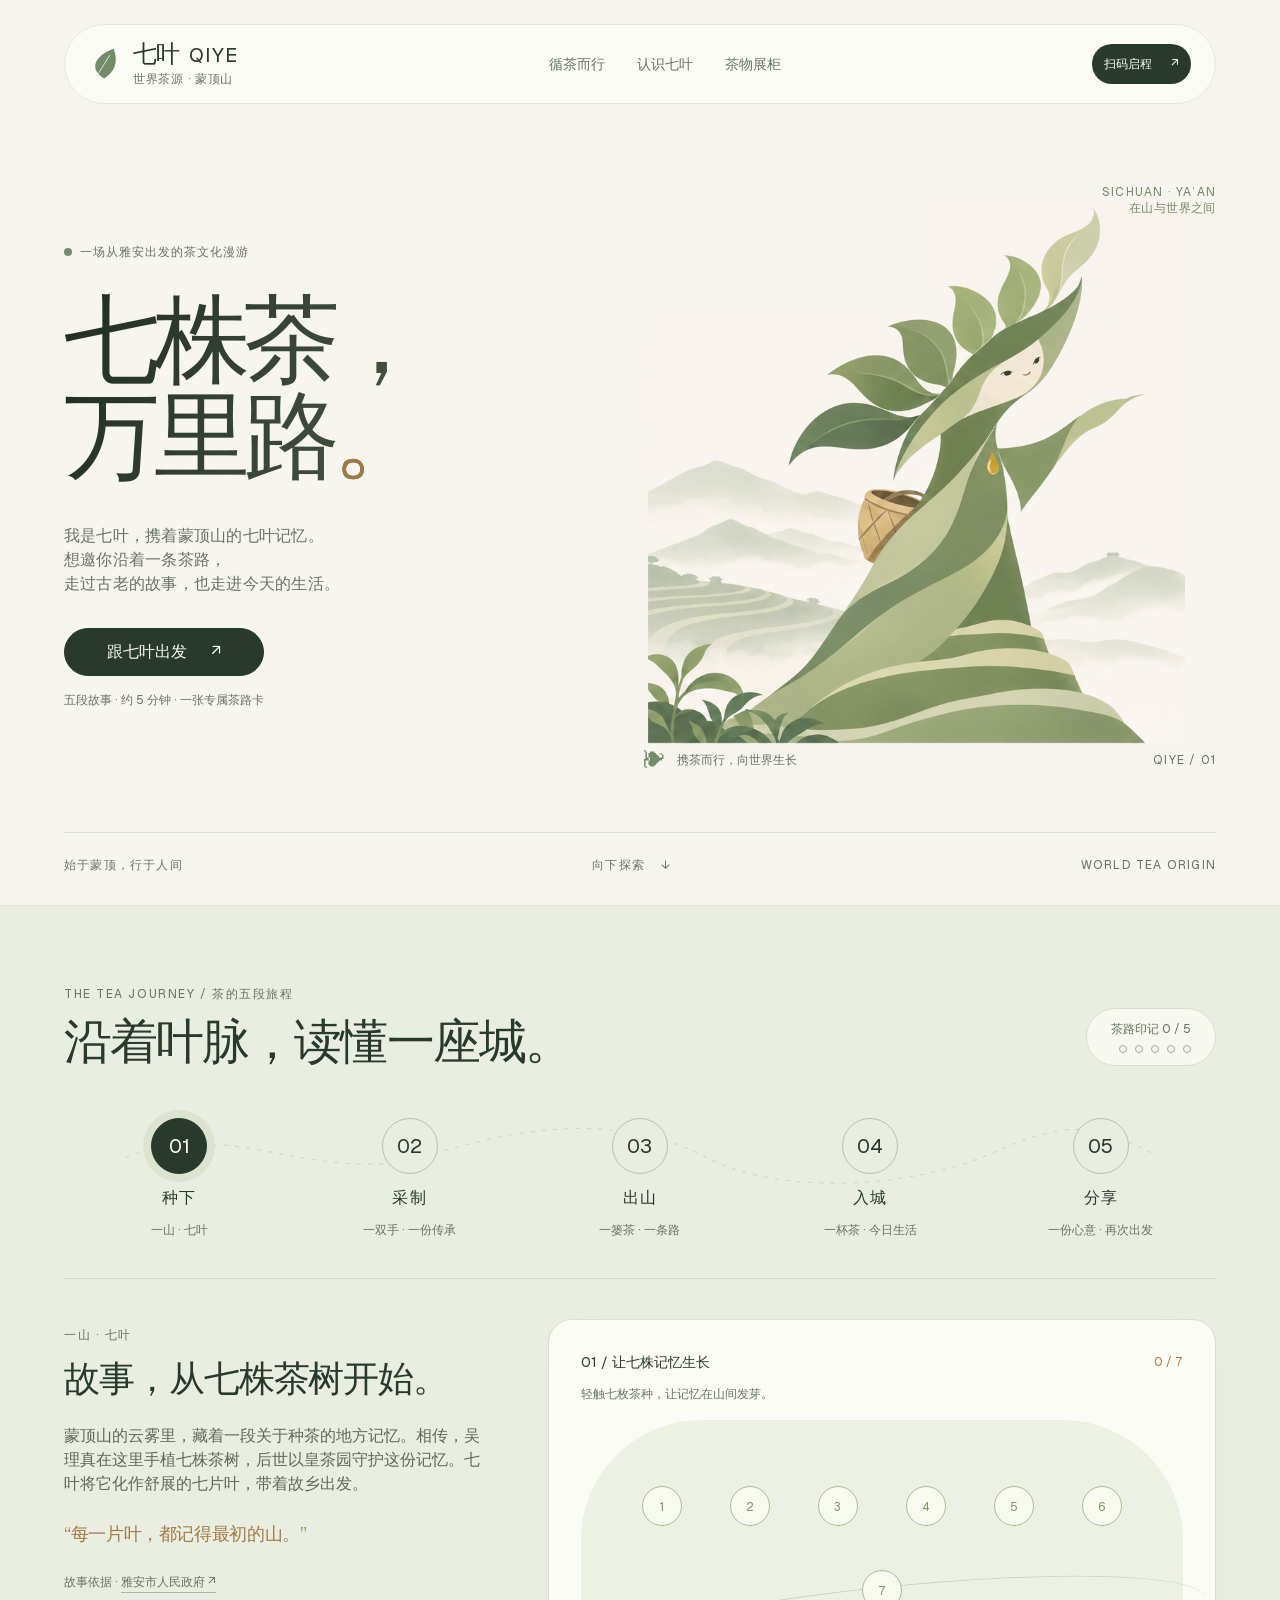
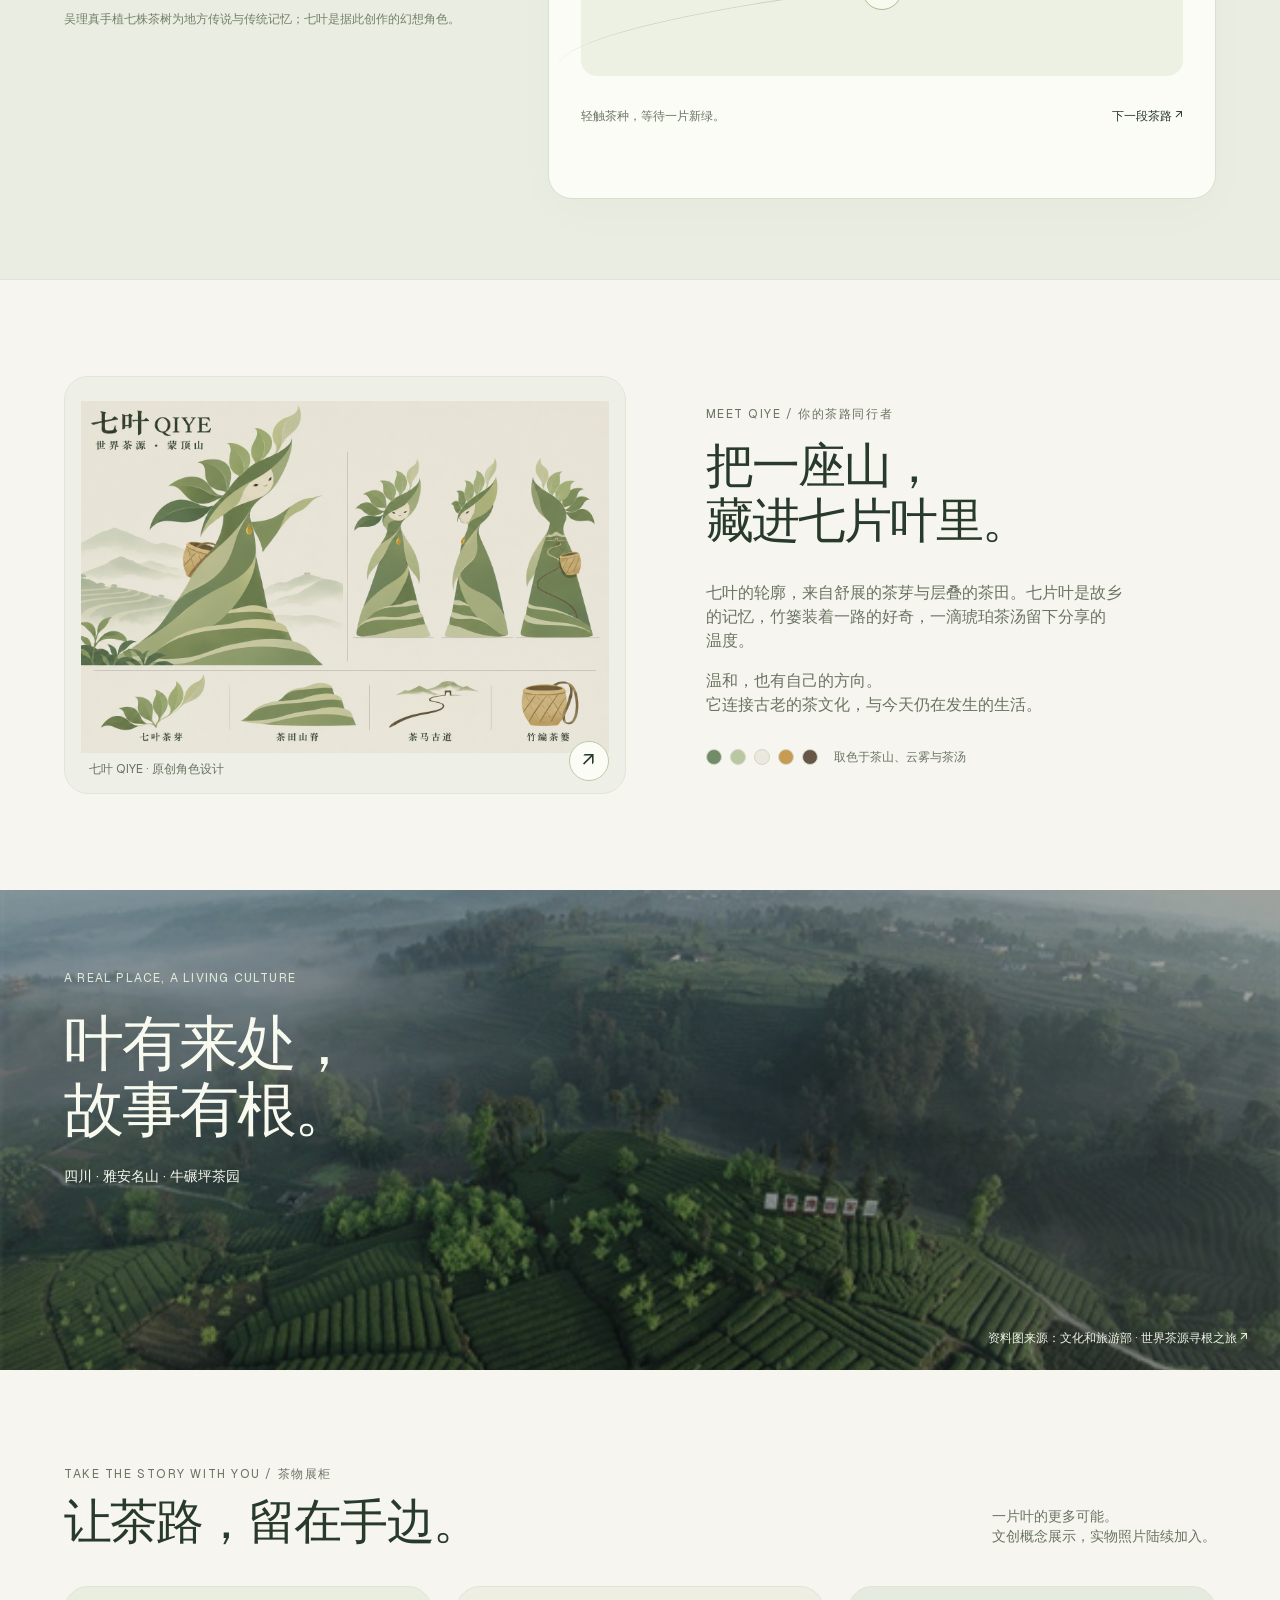
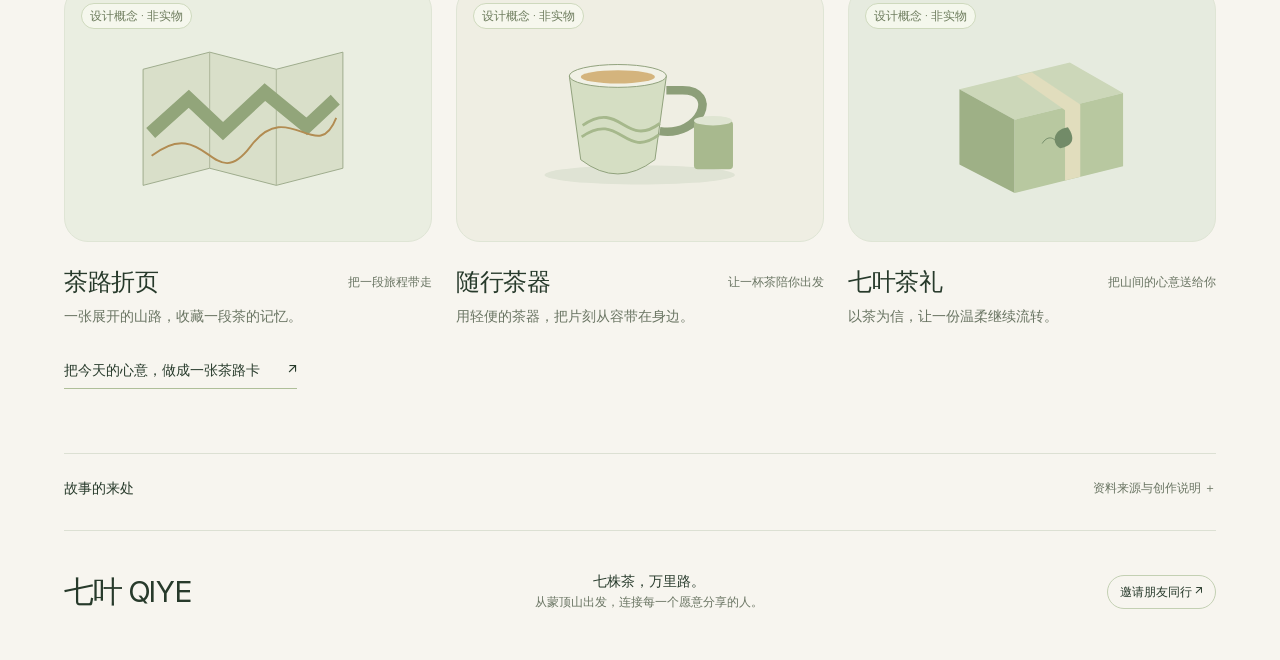
==== index.html @ 20e00edc "Publish QIYE interactive tea journey with refined visual design" ====
<!doctype html>
<html lang="zh-CN">
<head>
<meta charset="utf-8"><meta name="viewport" content="width=device-width,initial-scale=1,viewport-fit=cover">
<meta name="theme-color" content="#f7f5ef"><meta name="description" content="跟随七叶，从蒙顶山出发，走过种下、采制、出山、入城与分享五段互动茶路。生成一张属于你的茶路卡。">
<meta property="og:title" content="七叶 QIYE · 七株茶，万里路"><meta property="og:description" content="与七叶一起，从蒙顶山出发。五段故事，一张属于你的茶路卡。"><meta property="og:type" content="website"><meta property="og:image" content="assets/qiye-design.png"><title>七叶 QIYE · 七株茶，万里路</title><link rel="icon" href="assets/favicon.svg" type="image/svg+xml"><link rel="stylesheet" href="styles.css?v=20261110">
<script defer src="assets/qrcode.min.js"></script><script defer src="content.js"></script><script defer src="app.js?v=20261110"></script>
</head>
<body>
<a class="skip" href="#journey">跳到茶路互动</a>
<header class="site-header wrap"><a href="#" class="brand" aria-label="七叶 QIYE 首页"><svg viewBox="0 0 40 42" aria-hidden="true"><path d="M19 39C2 30 3 12 31 2c6 17 1 29-12 37Z" fill="currentColor"/><path d="m11 34 15-24" stroke="#f6f4ed" fill="none"/></svg><span>七叶 <b>QIYE</b><small>世界茶源 · 蒙顶山</small></span></a><nav aria-label="主导航"><a href="#journey">循茶而行</a><a href="#meet">认识七叶</a><a href="#collection">茶物展柜</a></nav><button class="text-button qr-open">扫码启程 <span>↗</span></button></header>
<main>
<section class="hero wrap" aria-labelledby="hero-title"><div class="hero-copy"><p class="eyebrow"><span></span> 一场从雅安出发的茶文化漫游</p><h1 id="hero-title">七株茶，<br>万里路<span class="gold">。</span></h1><p class="hero-intro">我是七叶，携着蒙顶山的七叶记忆。<br>想邀你沿着一条茶路，<br>走过古老的故事，也走进今天的生活。</p><a class="button primary" href="#journey">跟七叶出发 <span>↗</span></a><span class="quiet hero-time">五段故事 · 约 5 分钟 · 一张专属茶路卡</span></div><div class="hero-visual"><span class="hero-orbit" aria-hidden="true"></span><div class="hero-location">SICHUAN · YA’AN<br><span>在山与世界之间</span></div><svg class="hero-character" viewBox="0 0 760 770" role="img" aria-label="七叶：七片舒展的茶叶、温柔的小脸与层叠茶山轮廓，背着竹编茶篓望向远方"><defs><clipPath id="hero-crop"><path d="M400 0H760V770H0V155H400Z"/></clipPath></defs><image href="assets/qiye-design.png" width="1536" height="1024" clip-path="url(#hero-crop)"/></svg><div class="hero-caption"><span class="tiny-leaf">❧</span> 携茶而行，向世界生长 <span>QIYE / 01</span></div></div><div class="hero-bottom"><span>始于蒙顶，行于人间</span><a href="#journey" aria-label="向下探索茶路">向下探索 <span>↓</span></a><span>WORLD TEA ORIGIN</span></div></section>
<section class="journey-section" id="journey" aria-labelledby="journey-title"><div class="wrap"><div class="section-heading"><div><p class="eyebrow">THE TEA JOURNEY / 茶的五段旅程</p><h2 id="journey-title">沿着叶脉，读懂一座城。</h2></div><div class="passport"><span id="progress-label">茶路印记 0 / 5</span><div id="stamp-dots" aria-hidden="true"></div></div></div><div class="route-map"><svg viewBox="0 0 1120 110" preserveAspectRatio="none" aria-hidden="true"><path d="M60 60C160 0 250 105 360 55S560 10 625 60 820 105 900 55s100-40 160 0" fill="none" stroke="#c9cfbc" stroke-width="1.5" stroke-dasharray="4 7"/></svg><div class="route-stops" role="tablist" aria-label="选择茶路章节" id="chapter-tabs"></div></div><div id="chapter-panel" role="tabpanel" tabindex="-1"></div></div></section>
<section class="meet-section wrap" id="meet" aria-labelledby="meet-title"><div class="meet-image"><img src="assets/qiye-design.png" alt="最新版七叶设计展板，含角色主视觉、正侧背三视图和四个文化元素" loading="lazy"><button class="round-button" id="design-open" aria-label="放大查看完整七叶设计图">↗</button><span>七叶 QIYE · 原创角色设计</span></div><div class="meet-copy"><p class="eyebrow">MEET QIYE / 你的茶路同行者</p><h2 id="meet-title"><span class="reveal-word">把一座山，</span><br><span class="reveal-word">藏进七片叶里。</span></h2><p>七叶的轮廓，来自舒展的茶芽与层叠的茶田。七片叶是故乡的记忆，竹篓装着一路的好奇，一滴琥珀茶汤留下分享的温度。</p><p>温和，也有自己的方向。<br>它连接古老的茶文化，与今天仍在发生的生活。</p><div class="design-palette" aria-label="角色配色"><i style="--swatch:#728b68"></i><i style="--swatch:#b9c8a1"></i><i style="--swatch:#eae8df"></i><i style="--swatch:#c89b52"></i><i style="--swatch:#665747"></i><span>取色于茶山、云雾与茶汤</span></div></div></section>
<section class="landscape-section"><img src="assets/tea-garden.jpg" alt="四川雅安名山牛碾坪万亩观光茶园，茶垄顺着丘陵舒展" loading="lazy"><div class="landscape-caption"><p class="eyebrow">A REAL PLACE, A LIVING CULTURE</p><h2>叶有来处，<br>故事有根。</h2><p>四川 · 雅安名山 · 牛碾坪茶园</p></div><a class="photo-credit" href="https://zhuanti.mct.gov.cn/xczgshsh2023/cxyh/detail_cha/3865.html" target="_blank" rel="noopener noreferrer">资料图来源：文化和旅游部 · 世界茶源寻根之旅 ↗</a></section>
<section class="collection-section wrap" id="collection" aria-labelledby="collection-title"><div class="section-heading"><div><p class="eyebrow">TAKE THE STORY WITH YOU / 茶物展柜</p><h2 id="collection-title">让茶路，留在手边。</h2></div><p class="section-aside">一片叶的更多可能。<br>文创概念展示，实物照片陆续加入。</p></div><div class="products" id="products"></div><a class="text-link" href="#journey" id="go-share">把今天的心意，做成一张茶路卡 <span>↗</span></a></section>
<section class="sources-section wrap"><details><summary><span>故事的来处</span><span>资料来源与创作说明 ＋</span></summary><div id="sources-list"></div><p class="source-note">文化叙述依据公开资料整理；角色与互动为原创设计转译。古道图为文化示意，不作地理导航。网页内文创为概念方案，未打样、未销售。照片为来源页面资料图，权利归原权利人；商品宣传前需完成图片授权或替换为自有摄影。昵称、留言、旅程进度均保留在当前设备，可在此清除。</p><button class="text-button" id="reset-progress">清除本机旅程记录</button></details></section>
</main><footer class="wrap"><a class="footer-logo" href="#">七叶 QIYE</a><p>七株茶，万里路。<br><span>从蒙顶山出发，连接每一个愿意分享的人。</span></p><button class="text-button qr-open">邀请朋友同行 ↗</button></footer>
<dialog id="qr-dialog" aria-labelledby="qr-title"><button class="dialog-close" data-close aria-label="关闭二维码">×</button><p class="eyebrow">LET THE JOURNEY BEGIN</p><h2 id="qr-title">把茶路，带到手机上。</h2><div id="site-qr" class="qr-code"></div><p>扫码，跟七叶一起从蒙顶山出发。</p><div class="dialog-actions"><button class="button primary" id="download-qr">保存二维码</button><button class="button secondary" id="copy-link">复制链接</button></div><p class="quiet">无需登录 · 手机与电脑均可体验</p></dialog>
<dialog id="design-dialog" class="design-dialog" aria-label="完整七叶设计展板"><button class="dialog-close" data-close aria-label="关闭设计图">×</button><img src="assets/qiye-design.png" alt="七叶完整设计展板"></dialog>
<dialog id="card-dialog" aria-labelledby="card-title"><button class="dialog-close" data-close aria-label="关闭茶路卡">×</button><h2 id="card-title">你的今日茶路卡</h2><img id="card-preview" alt="生成的七叶专属茶路卡"><div class="dialog-actions"><button class="button primary" id="save-card">保存图片 ↓</button><button class="button secondary" id="native-share">分享心意 ↗</button></div><p class="quiet" id="save-tip">若浏览器打开了图片，可长按图片保存。</p></dialog>
<div class="toast" role="status" id="toast"></div><noscript><p class="noscript">请启用 JavaScript 以体验互动。也可直接查阅 <a href="https://www.ihchina.cn/project_details/23781.html">蒙山茶传统制作技艺资料</a>。</p></noscript>
</body></html>
---- styles.css ----
/* QIYE — botanical editorial design system.
   内容、章节和业务交互由原文件维护；此文件只负责视觉与动画。 */
@font-face {
  font-family: "Geist";
  src: url("assets/geist-regular.woff2") format("woff2");
  font-weight: 400;
  font-style: normal;
  font-display: swap;
}
:root {
  --paper: #f7f5ef;
  --surface: #fcfcf7;
  --ink: #273a2b;
  --green: #728b68;
  --light: #b9c8a1;
  --gold: #a27b43;
  --line: #dce0d3;
  --muted: #697462;
  --serif: "Geist", "PingFang SC", "Microsoft YaHei", sans-serif;
  --sans: "Geist", "PingFang SC", "Microsoft YaHei", sans-serif;
  --space-25: 2px;
  --space-50: 4px;
  --space-75: 8px;
  --space-100: 12px;
  --space-200: 16px;
  --space-300: 24px;
  --space-400: 32px;
  --space-500: 40px;
  --space-600: 48px;
  --space-700: 64px;
  --space-800: 80px;
  --space-900: 96px;
  --heading-1: 96px;
  --heading-2: 48px;
  --heading-3: 36px;
  --body-3: 16px;
  --caption-5: 12px;
  --radius-card: 24px;
  --radius-inner: 16px;
  --motion: cubic-bezier(.22, 1, .36, 1);
}
* { box-sizing: border-box; }
html { scroll-behavior: smooth; scroll-padding-top: 112px; }
body { margin: 0; background: var(--paper); color: var(--ink); font-family: var(--sans); font-size: var(--body-3); line-height: 1.5; -webkit-font-smoothing: antialiased; }
button, input, textarea, select { font: inherit; }
button, a, input, textarea { -webkit-tap-highlight-color: transparent; }
button, a { touch-action: manipulation; }
button { color: inherit; cursor: pointer; }
a { color: inherit; text-decoration: none; }
button:disabled { cursor: default; opacity: .65; }
button:focus-visible, a:focus-visible, input:focus-visible, textarea:focus-visible { outline: 2px solid var(--gold); outline-offset: 4px; }
button:active, .button:active { transform: scale(.98); }
img { max-width: 100%; display: block; }
svg { display: block; }
h1, h2, h3, p { margin: 0; }
h1, h2, h3 { font-family: var(--sans); font-weight: 500; text-wrap: balance; }
p { text-wrap: pretty; }
.wrap { width: min(1280px, calc(100% - 128px)); margin-inline: auto; }
/* Named type styles: Heading 1 / Heading 2 / Heading 3 / Body 3 / Caption 5. */
h1, .heading-1 { font-size: var(--heading-1); line-height: 1; letter-spacing: -.065em; }
h2, .heading-2 { font-size: var(--heading-2); line-height: 1; letter-spacing: -.04em; }
h3, .heading-3 { font-size: var(--heading-3); line-height: 1.12; letter-spacing: -.03em; }
.body-3 { font-size: 16px; line-height: 24px; font-weight: 400; }
.caption-5, .quiet { font-size: 12px; line-height: 16px; font-weight: 400; color: var(--muted); }
.eyebrow { font-size: 12px; line-height: 16px; font-weight: 400; letter-spacing: .13em; color: var(--muted); }
/* Floating navigation; existing destinations remain unchanged. */
.site-header {
  position: sticky; top: 24px; z-index: 20;
  display: flex; align-items: center; justify-content: space-between; gap: 24px;
  min-height: 80px; padding: 16px 24px; margin-top: 24px;
  border: 1px solid #e2e5da; border-radius: 9999px;
  background: rgba(252, 252, 247, .94); backdrop-filter: blur(16px);
  box-shadow: 0 8px 32px #273a2b05;
}
.brand { display: flex; align-items: center; gap: 12px; flex-shrink: 0; }
.brand svg { width: 32px; height: 40px; color: var(--green); }
.brand span { font-size: 24px; line-height: 1.1; font-weight: 500; letter-spacing: -.03em; }
.brand b { font-size: 20px; font-weight: 400; letter-spacing: .06em; margin-left: 4px; }
.brand small { display: block; font-size: 12px; line-height: 16px; letter-spacing: .06em; font-weight: 400; margin-top: 4px; color: var(--muted); }
.site-header nav { display: flex; gap: 32px; align-items: center; font-size: 14px; line-height: 20px; }
.site-header nav a { color: var(--muted); padding-block: 8px; transition: color 300ms var(--motion); }
.site-header nav a:hover { color: var(--ink); }
.text-button { border: 0; background: transparent; padding: 8px 12px; font-size: 12px; line-height: 16px; transition: color 300ms var(--motion), background 300ms var(--motion), transform 500ms var(--motion); }
.site-header > .text-button { background: var(--ink); color: var(--surface); border-radius: 9999px; min-height: 40px; white-space: nowrap; }
.text-button span { margin-left: 16px; }
/* Hero: original approved art, generous negative space, strong typography. */
.hero { display: grid; grid-template-columns: 48% 52%; padding-top: 80px; align-items: center; }
.hero-copy { position: relative; z-index: 1; }
.hero-copy .eyebrow { display: flex; gap: 8px; align-items: center; font-size: 12px; letter-spacing: .08em; }
.hero-copy .eyebrow span { width: 8px; height: 8px; background: var(--green); border-radius: 50%; }
h1 { max-width: 680px; margin: 32px 0; padding-bottom: 8px; background-image: linear-gradient(110deg, #202d22, #5c6a56); -webkit-background-clip: text; background-clip: text; color: transparent; }
.gold { color: var(--gold); -webkit-text-fill-color: var(--gold); }
.hero-intro { max-width: 680px; color: var(--muted); font-size: 16px; line-height: 24px; letter-spacing: .015em; }
.button { display: inline-flex; justify-content: center; align-items: center; gap: 24px; min-height: 48px; padding: 8px 12px; border: 1px solid var(--ink); border-radius: 9999px; font-size: 16px; line-height: 24px; font-weight: 500; transition: background 300ms var(--motion), color 300ms var(--motion), transform 500ms var(--motion), box-shadow 500ms var(--motion); }
.primary { color: var(--surface); background: var(--ink); }
.primary:hover { background: #42583e; box-shadow: 0 8px 24px #273a2b12; transform: translateY(-2px); }
.secondary { background: transparent; color: var(--ink); border-color: #c5cfba; }
.secondary:hover { background: #edf0e5; transform: translateY(-2px); }
.hero-copy .button { margin-top: 32px; min-width: 200px; }
.hero-time { display: block; margin-top: 16px; font-size: 12px; line-height: 16px; }
.hero-visual { position: relative; align-self: stretch; min-height: 560px; padding-top: 16px; }
.hero-character { position: relative; width: 100%; height: 544px; isolation: isolate; }
.hero-orbit { display: none; }
.hero-location { position: absolute; right: 0; top: 0; font-size: 12px; line-height: 16px; letter-spacing: .1em; color: var(--green); text-align: right; z-index: 1; }
.hero-location span { font-size: 12px; line-height: 16px; letter-spacing: .04em; }
.hero-caption { display: flex; align-items: center; gap: 12px; font-size: 12px; line-height: 16px; color: var(--muted); margin: 8px 0 0 24px; }
.hero-caption > span:last-child { margin-left: auto; font-size: 12px; letter-spacing: .1em; }
.tiny-leaf { font-size: 24px; color: var(--green); }
.hero-bottom { grid-column: 1 / -1; border-top: 1px solid var(--line); display: flex; align-items: center; justify-content: space-between; gap: 16px; margin-top: 64px; padding: 24px 0 32px; color: var(--muted); font-size: 12px; line-height: 16px; letter-spacing: .1em; }
.hero-bottom a span { margin-left: 12px; }
/* Five chapters and passport. */
.journey-section { padding: 80px 0; background: #e9ede2; border-block: 1px solid #e0e5d7; }
.section-heading { display: flex; justify-content: space-between; align-items: end; gap: 32px; }
.section-heading h2 { margin-top: 16px; }
.passport { text-align: right; font-size: 12px; line-height: 16px; color: var(--muted); background: #f7f8f0; border: 1px solid #d7dfca; border-radius: 9999px; padding: 12px 24px; white-space: nowrap; }
#stamp-dots { display: flex; justify-content: flex-end; gap: 8px; margin-top: 8px; }
#stamp-dots i { width: 8px; height: 8px; border: 1px solid #a2b08d; border-radius: 50%; }
#stamp-dots i.done { background: var(--green); }
.route-map { position: relative; margin: 40px 0; }
.route-map > svg { position: absolute; top: 8px; left: 0; width: 100%; height: 80px; pointer-events: none; opacity: .75; }
.route-stops { display: grid; grid-template-columns: repeat(5, 1fr); position: relative; }
.stop { border: 0; background: transparent; display: flex; flex-direction: column; align-items: center; gap: 12px; padding: 12px 0 0; min-width: 0; }
.stop-orb { width: 56px; height: 56px; display: grid; place-items: center; border: 1px solid #b7c3a7; border-radius: 50%; background: #e9ede2; font-size: 20px; line-height: 28px; transition: background 300ms var(--motion), color 300ms var(--motion), transform 500ms var(--motion), box-shadow 500ms var(--motion); }
.stop:hover .stop-orb { transform: translateY(-4px); background: #f4f6ed; }
.stop[aria-selected=true] .stop-orb { background: var(--ink); color: var(--surface); border-color: var(--ink); box-shadow: 0 0 0 8px #dce4d0; }
.stop-name { font-size: 16px; line-height: 24px; font-weight: 500; letter-spacing: .08em; }
.stop.done .stop-name:after { content: ' · ✓'; color: var(--green); letter-spacing: 0; }
.stop small { font-size: 12px; line-height: 16px; color: var(--muted); }
.chapter { display: grid; grid-template-columns: 42% 58%; gap: 0; min-height: 480px; padding-top: 40px; border-top: 1px solid #d4ddc9; }
.chapter-copy { padding: 8px 48px 0 0; }
.chapter-copy h3 { max-width: 420px; margin: 16px 0 24px; }
.chapter-copy .body-copy { font-size: 16px; line-height: 24px; color: #5d6b54; max-width: 420px; }
.chapter-quote { color: var(--gold); font-size: 18px; line-height: 28px; margin-top: 24px; letter-spacing: -.02em; }
.chapter-source { font-size: 12px; line-height: 20px; color: var(--muted); margin-top: 24px; }
.chapter-source a { border-bottom: 1px solid #acb99a; display: inline-block; margin-right: 8px; }
.chapter-note { font-size: 12px; line-height: 20px; color: #748168; margin-top: 16px; max-width: 420px; }
.interaction { position: relative; overflow: hidden; min-height: 480px; padding: 32px; border: 1px solid #d8e0ce; border-radius: var(--radius-card); background: var(--surface); box-shadow: 0 16px 48px #34452e05; }
.interaction-head { display: flex; justify-content: space-between; align-items: center; gap: 16px; font-size: 14px; line-height: 20px; }
.interaction-head > span:last-child { color: var(--gold); font-size: 12px; line-height: 16px; white-space: nowrap; }
.task { font-size: 12px; line-height: 20px; color: var(--muted); margin: 12px 0 16px; }
.activity-bottom { display: flex; justify-content: space-between; align-items: center; gap: 12px; font-size: 12px; line-height: 20px; color: var(--muted); margin-top: 24px; }
.next-chapter { border: 0; background: none; padding: 8px 0; color: var(--ink); font-size: 12px; line-height: 16px; flex-shrink: 0; }
.next-chapter:hover { color: var(--green); }
/* Chapter 01. */
.garden { height: 256px; position: relative; background: #edf1e4; border-radius: 120px 120px 16px 16px; display: flex; flex-wrap: wrap; align-content: center; justify-content: center; gap: 12px 24px; padding: 24px 32px; }
.garden:before { content: ''; position: absolute; inset: 65% -24px 0; border-top: 1px solid #c9d5b8; border-radius: 50%; transform: rotate(-6deg); }
.seed { position: relative; z-index: 1; border: 0; background: transparent; width: 64px; height: 72px; display: grid; place-items: center; border-radius: 16px; transition: transform 500ms var(--motion), background 300ms var(--motion); }
.seed:hover { transform: translateY(-4px); background: #ffffff60; }
.seed-sprout { position: relative; display: block; width: 40px; height: 40px; border: 1px solid #a9bc91; border-radius: 50%; color: #7c9564; font-size: 12px; line-height: 40px; background: #f8faf0; }
.seed.planted .seed-sprout { border: none; background: transparent; color: transparent; }
.seed.planted .seed-sprout:before, .seed.planted .seed-sprout:after { content: ''; position: absolute; width: 28px; height: 16px; background: #849f69; top: 8px; left: -4px; border-radius: 2px 100% 0 100%; transform: rotate(5deg); animation: sprout 500ms var(--motion); }
.seed.planted .seed-sprout:after { left: 16px; top: 0; transform: rotate(-73deg); background: #b0c18d; }
@keyframes sprout { from { transform: scale(.2); } }
/* Chapter 02: same gestures, compositor-friendly kneading animation. */
.craft-stage { height: 192px; position: relative; display: grid; place-items: center; }
.tea-bowl { width: 210px; height: 104px; background: #e6decd; border-radius: 50%; border: 9px solid #e1d6bd; box-shadow: inset 0 -14px 0 #d5c5a5; position: relative; transform: perspective(500px) rotateX(18deg); }
.tea-bowl i { --gather-x: calc(32.64px - var(--i)*9.6px); --gather-y: calc(12.04px - var(--y)*7.74px); position: absolute; left: calc(22% + var(--i)*7%); top: calc(20% + var(--y)*12%); width: 38px; height: 12px; background: #728b68; border-radius: 0 100% 0 100%; transform: rotate(calc(var(--i)*30deg)); transition: transform 500ms var(--motion); }
.tea-bowl.motion-lift { animation: lift 800ms var(--motion); }
.tea-bowl.motion-roll i { animation: qiye-tea-knead 3.2s var(--motion) both; transition: none; }
.tea-bowl.motion-release i { animation: release 900ms var(--motion); }
@keyframes lift { 50% { transform: translateY(-16px) rotate(-7deg); } }
@keyframes release { 50% { transform: translateY(-34px) rotate(55deg); } }
@keyframes qiye-tea-knead {
  0% { transform: rotate(calc(var(--i)*30deg)) scale(1); }
  18% { transform: translate(var(--gather-x), var(--gather-y)) rotate(calc(var(--i)*30deg + 45deg)) scale(.9,.8); }
  32% { transform: translate(calc(var(--gather-x) + 20px), calc(var(--gather-y) - 7px)) rotate(calc(var(--i)*30deg + 160deg)) scale(.78,.55); }
  46% { transform: translate(calc(var(--gather-x) - 18px), calc(var(--gather-y) + 8px)) rotate(calc(var(--i)*30deg + 300deg)) scale(.95,.82); }
  60% { transform: translate(calc(var(--gather-x) + 17px), calc(var(--gather-y) - 6px)) rotate(calc(var(--i)*30deg + 440deg)) scale(.76,.52); }
  74% { transform: translate(calc(var(--gather-x) - 14px), calc(var(--gather-y) + 7px)) rotate(calc(var(--i)*30deg + 580deg)) scale(.93,.8); }
  86% { transform: translate(var(--gather-x), var(--gather-y)) rotate(calc(var(--i)*30deg + 670deg)) scale(.85,.65); }
  100% { transform: rotate(calc(var(--i)*30deg + 720deg)) scale(.85,.72); }
}
.craft-controls { display: grid; grid-template-columns: repeat(3, 1fr); gap: 8px; }
.craft-button { min-height: 48px; border: 1px solid var(--line); border-radius: 12px; background: transparent; padding: 8px 4px; font-size: 14px; line-height: 20px; transition: background 300ms var(--motion), color 300ms var(--motion), transform 500ms var(--motion); }
.craft-button:hover { background: #f0f3e8; }
.craft-button.active { background: #e6edda; border-color: #b0c29a; }
.craft-button.done:after { content: ' ✓'; color: var(--green); }
.craft-info { min-height: 64px; font-size: 12px; line-height: 20px; color: var(--muted); margin-top: 16px; }
/* Chapter 03. */
.road-stage { position: relative; height: 216px; margin-top: 16px; }
.road-stage svg { width: 100%; height: 100%; }
.road-point { position: absolute; transform: translate(-50%,-50%); background: var(--surface); border: 1px solid #afc29c; width: 48px; height: 48px; border-radius: 50%; font-size: 12px; line-height: 16px; transition: background 300ms var(--motion), color 300ms var(--motion); }
.road-point:hover { background: #e4ebd7; }
.road-point.active, .road-point.done { background: var(--green); color: white; }
.road-point:active { transform: translate(-50%,-50%) scale(.98); }
.road-info { min-height: 80px; background: #edf1e4; padding: 16px; border-radius: 12px; font-size: 12px; line-height: 20px; color: #627251; }
/* Chapter 04. */
.moment-options { display: grid; grid-template-columns: repeat(3, 1fr); gap: 12px; margin-top: 32px; }
.moment { border: 1px solid #d9e1ce; border-radius: 80px 80px 16px 16px; background: transparent; padding: 32px 8px 24px; text-align: center; transition: background 300ms var(--motion), transform 500ms var(--motion); }
.moment:hover { background: #f0f4e7; transform: translateY(-4px); }
.moment svg { width: 64px; height: 64px; margin: auto; }
.moment strong { font-weight: 500; font-size: 20px; line-height: 28px; display: block; margin-top: 16px; }
.moment span { display: block; font-size: 12px; line-height: 16px; color: var(--muted); margin-top: 4px; }
.moment.selected { background: #e7eddd; border-color: #a2b78b; }
.moment-note { min-height: 48px; font-size: 14px; line-height: 20px; color: #748354; margin-top: 24px; text-align: center; }
/* Chapter 05. */
.share-form { display: grid; gap: 16px; margin-top: 16px; }
.share-form label { font-size: 14px; line-height: 20px; }
.share-form input, .share-form textarea { display: block; width: 100%; border: 1px solid #d7dfcb; border-radius: 12px; background: #fffffa; padding: 12px 16px; color: var(--ink); font-size: 16px; line-height: 24px; margin-top: 8px; resize: vertical; }
.share-form textarea { min-height: 96px; }
.share-form .form-row { display: flex; justify-content: space-between; align-items: center; gap: 12px; }
.mood-chip { border: 1px solid #d1ddbf; padding: 8px 12px; border-radius: 9999px; font-size: 12px; line-height: 16px; color: #718250; }
.share-form .button { width: 100%; }
.form-hint { font-size: 12px; line-height: 20px; color: var(--muted); margin-top: 16px; }
/* Meet Qiye: same board, now an editorial object. */
.meet-section { padding-block: 96px; display: grid; grid-template-columns: 1.1fr 1fr; gap: 80px; align-items: center; }
.meet-image { position: relative; background: #eeefe6; border: 1px solid #e1e5d6; border-radius: 24px; padding: 24px 16px 40px; overflow: hidden; }
.meet-image img { mix-blend-mode: multiply; }
.meet-image > span { font-size: 12px; line-height: 16px; position: absolute; bottom: 16px; left: 24px; color: var(--muted); }
.round-button { position: absolute; right: 16px; bottom: 12px; width: 40px; height: 40px; display: grid; place-items: center; border: 1px solid #bbc9a9; border-radius: 50%; background: var(--surface); font-size: 20px; line-height: 28px; transition: background 300ms var(--motion), transform 500ms var(--motion); }
.round-button:hover { background: #e2eace; transform: rotate(45deg); }
.meet-copy h2 { margin: 16px 0 32px; line-height: 1.16; }
.meet-copy > p:not(.eyebrow) { font-size: 16px; line-height: 24px; color: var(--muted); max-width: 420px; margin-bottom: 16px; }
.design-palette { display: flex; align-items: center; flex-wrap: wrap; gap: 8px; margin-top: 32px; }
.design-palette i { width: 16px; height: 16px; background: var(--swatch); border-radius: 50%; border: 1px solid #d1d9c5; }
.design-palette span { font-size: 12px; line-height: 16px; color: var(--muted); margin-left: 8px; }
.reveal-word { display: inline-block; }
.reveal-word.is-word-pending { opacity: .3; }
.reveal-word.is-word-visible { opacity: 1; transition: opacity 800ms var(--motion); }
.is-reveal-pending { opacity: 0; transform: translateY(24px); }
.is-reveal-visible { opacity: 1; transform: translateY(0); transition: opacity 800ms var(--motion), transform 800ms var(--motion); }
/* Photographic interlude. */
.landscape-section { position: relative; height: 480px; overflow: hidden; background: #778d65; }
.landscape-section > img { width: 100%; height: 100%; object-fit: cover; object-position: center 53%; filter: brightness(.7) saturate(.65); }
.landscape-section:after { content: ''; position: absolute; inset: 0; background: #17301b20; pointer-events: none; }
.landscape-caption { position: absolute; left: max(64px, calc((100vw - 1280px)/2)); top: 80px; color: #f8faef; z-index: 1; }
.landscape-caption .eyebrow { color: #e4ebd9; font-size: 12px; line-height: 16px; letter-spacing: .1em; }
.landscape-caption h2 { font-size: 60px; line-height: 1.1; margin: 24px 0; letter-spacing: -.04em; }
.landscape-caption > p:last-child { font-size: 14px; line-height: 20px; }
.photo-credit { position: absolute; bottom: 24px; right: 32px; left: 32px; text-align: right; font-size: 12px; line-height: 16px; color: #eef3e5; z-index: 2; }
/* Existing three-product showcase. */
.collection-section { padding-block: 96px 64px; }
.section-aside { font-size: 14px; line-height: 20px; color: var(--muted); }
.products { display: grid; grid-template-columns: repeat(3, 1fr); gap: 24px; margin: 40px 0 32px; }
.product-art { height: 256px; background: #eaeee1; border: 1px solid #dfe5d5; border-radius: 24px; display: grid; place-items: center; position: relative; overflow: hidden; }
.products article:nth-child(2) .product-art { background: #efeee3; }
.products article:nth-child(3) .product-art { background: #e6ebdf; }
.product-art svg { width: 78%; height: 192px; transition: transform 500ms var(--motion); }
.products article:hover .product-art svg { transform: translateY(-8px) rotate(-2deg); }
.product-art img { height: 100%; width: 100%; object-fit: cover; transition: transform 500ms var(--motion); }
.products article:hover .product-art img { transform: scale(1.025); }
.concept-tag { position: absolute; left: 16px; top: 16px; padding: 4px 8px; border: 1px solid #ced9bd; border-radius: 9999px; background: #f8faf0cc; color: #6e7d5e; font-size: 12px; line-height: 16px; }
.product-title { display: flex; justify-content: space-between; align-items: center; gap: 12px; margin: 24px 0 8px; }
.product-title h3 { font-size: 24px; line-height: 32px; letter-spacing: -.02em; }
.product-title span { font-size: 12px; line-height: 16px; color: var(--muted); }
.product-caption { font-size: 14px; line-height: 20px; color: var(--muted); }
.text-link { font-size: 14px; line-height: 20px; display: inline-block; border-bottom: 1px solid #afbf99; padding-bottom: 8px; transition: color 300ms var(--motion); }
.text-link:hover { color: var(--green); }
.text-link span { margin-left: 24px; }
/* Sources and footer. */
.sources-section { border-top: 1px solid var(--line); padding-block: 24px 32px; }
.sources-section summary { display: flex; justify-content: space-between; gap: 16px; cursor: pointer; list-style: none; font-size: 14px; line-height: 20px; }
.sources-section summary::-webkit-details-marker { display: none; }
.sources-section summary span:last-child { font-size: 12px; line-height: 20px; color: var(--muted); }
#sources-list { display: grid; grid-template-columns: 1fr 1fr; gap: 12px 32px; margin-top: 24px; }
#sources-list a { font-size: 12px; line-height: 20px; color: var(--muted); border-bottom: 1px solid #e1e6d7; padding-block: 8px; }
.source-note { font-size: 12px; line-height: 20px; color: var(--muted); max-width: 960px; margin-top: 24px; }
footer { display: flex; align-items: center; justify-content: space-between; gap: 24px; padding-block: 40px 48px; border-top: 1px solid var(--line); }
.footer-logo { font-size: 30px; line-height: 36px; letter-spacing: -.03em; }
footer p { font-size: 14px; line-height: 20px; text-align: center; }
footer p span { font-size: 12px; line-height: 20px; color: var(--muted); }
footer .text-button { border: 1px solid #c3d0b3; border-radius: 9999px; }
/* Existing dialogs, quieter product finish. */
dialog { border: 1px solid #d9e2cd; border-radius: 24px; background: var(--paper); color: var(--ink); padding: 40px 32px; width: min(480px, calc(100% - 32px)); text-align: center; max-height: 92dvh; overflow: auto; box-shadow: 0 32px 96px #16251b30; }
dialog::backdrop { background: #18251b80; backdrop-filter: blur(8px); }
dialog h2 { font-size: 30px; line-height: 36px; margin: 12px 0 24px; }
dialog p { font-size: 14px; line-height: 20px; }
dialog .quiet { font-size: 12px; line-height: 16px; margin-top: 16px; }
.dialog-close { position: absolute; top: 12px; right: 12px; border: 0; width: 32px; height: 32px; border-radius: 50%; background: #e9eee0; font-size: 24px; line-height: 24px; }
.qr-code { display: grid; place-items: center; width: 224px; height: 224px; padding: 16px; margin: 24px auto; background: #fff; border: 1px solid var(--line); border-radius: 16px; }
.qr-code svg { width: 100%; height: 100%; }
.dialog-actions { display: flex; flex-wrap: wrap; gap: 12px; justify-content: center; margin-top: 24px; }
.dialog-actions .button { padding: 8px 12px; gap: 12px; font-size: 14px; line-height: 20px; }
.design-dialog { width: min(1280px, calc(100% - 32px)); padding: 48px 16px 16px; }
.design-dialog img { width: 100%; border-radius: 12px; }
#card-preview { width: 240px; border: 1px solid var(--line); margin: auto; border-radius: 8px; }
#card-dialog { width: min(480px, calc(100% - 32px)); }
.toast { position: fixed; bottom: 24px; left: 50%; transform: translate(-50%,16px); max-width: 90%; padding: 12px 24px; background: var(--ink); color: white; border: 1px solid #5b7050; border-radius: 9999px; opacity: 0; pointer-events: none; transition: opacity 300ms var(--motion), transform 500ms var(--motion); z-index: 99; font-size: 14px; line-height: 20px; }
.toast.visible { opacity: 1; transform: translate(-50%,0); }
.skip { position: absolute; top: -80px; background: var(--ink); color: white; padding: 12px; z-index: 100; border-radius: 8px; }
.skip:focus { top: 8px; }
.noscript { padding: 24px; background: #e9edde; text-align: center; }
/* Tablet. */
@media (max-width: 1100px) {
  :root { --heading-1: 72px; --heading-2: 36px; --heading-3: 30px; }
  .wrap { width: calc(100% - 64px); }
  .site-header nav { gap: 24px; }
  .hero { grid-template-columns: 48% 52%; padding-top: 64px; }
  .hero-visual { min-height: 496px; }
  .hero-character { height: 480px; }
  .hero-location { font-size: 12px; letter-spacing: 0; }
  .chapter-copy { padding-right: 32px; }
  .interaction { padding: 24px; }
  .garden { padding-inline: 16px; gap: 12px 8px; }
  .craft-button { font-size: 12px; line-height: 16px; }
  .meet-section { gap: 48px; }
  .landscape-caption { left: 32px; }
  .product-title { display: block; }
  .product-title span { display: block; margin-top: 4px; }
  .moment-options { gap: 8px; }
}
/* Phone: same journey, first-screen action, readable minimum type. */
@media (max-width: 680px) {
  :root { --heading-1: 60px; --heading-2: 30px; --heading-3: 30px; }
  html { scroll-padding-top: 104px; }
  .wrap { width: calc(100% - 32px); }
  .site-header { top: 12px; min-height: 72px; margin-top: 12px; padding: 12px 16px; gap: 12px; }
  .brand { gap: 8px; }
  .brand svg { width: 24px; height: 32px; }
  .brand span { font-size: 20px; line-height: 24px; }
  .brand b { font-size: 16px; letter-spacing: .06em; margin-left: 0; }
  .brand small { font-size: 12px; line-height: 16px; letter-spacing: 0; margin-top: 0; }
  .site-header nav { display: none; }
  .site-header > .text-button { padding: 8px 12px; min-height: 40px; }
  .text-button span { margin-left: 8px; }
  .hero { grid-template-columns: 1fr; padding-top: 48px; }
  .hero-copy .eyebrow { font-size: 12px; letter-spacing: .015em; }
  h1 { margin: 24px 0; letter-spacing: -.06em; line-height: 1.05; }
  .hero-intro { font-size: 14px; line-height: 20px; max-width: 100%; }
  .hero-copy .button { min-width: 184px; margin-top: 24px; font-size: 14px; line-height: 20px; }
  .hero-time { margin-top: 12px; font-size: 12px; line-height: 16px; }
  .hero-visual { margin-top: 32px; min-height: 408px; padding-top: 16px; }
  .hero-character { height: 384px; width: 100%; }
  .hero-location { top: 0; font-size: 12px; line-height: 16px; }
  .hero-location span { font-size: 12px; line-height: 16px; }
  .hero-caption { margin: 8px 0 0; gap: 8px; font-size: 12px; line-height: 16px; }
  .hero-caption > span:last-child { font-size: 12px; letter-spacing: .02em; }
  .hero-bottom { margin-top: 32px; padding-block: 24px; font-size: 12px; line-height: 16px; letter-spacing: 0; }
  .hero-bottom > span:last-child { display: none; }
  .journey-section { padding-block: 48px; }
  .section-heading { align-items: start; gap: 12px; }
  .section-heading h2 { font-size: 30px; line-height: 36px; margin-top: 12px; }
  .section-heading .eyebrow { max-width: 100%; font-size: 12px; line-height: 16px; letter-spacing: .04em; }
  .journey-section .section-heading { display: block; }
  .passport { display: inline-flex; align-items: center; gap: 12px; margin-top: 24px; padding: 8px 12px; font-size: 12px; line-height: 16px; border-radius: 9999px; }
  #stamp-dots { gap: 4px; margin-top: 0; }
  #stamp-dots i { width: 8px; height: 8px; }
  .route-map { margin: 32px 0; }
  .stop { gap: 12px; padding-top: 8px; }
  .stop-orb { width: 40px; height: 40px; font-size: 16px; line-height: 24px; }
  .stop[aria-selected=true] .stop-orb { box-shadow: 0 0 0 4px #dce4d0; }
  .stop-name { font-size: 14px; line-height: 20px; letter-spacing: 0; }
  .stop small { display: none; }
  .route-map > svg { height: 56px; top: 0; }
  .chapter { grid-template-columns: 1fr; padding-top: 32px; gap: 32px; min-height: 0; }
  .chapter-copy { padding: 0; }
  .chapter-copy h3 { max-width: none; margin: 12px 0 24px; font-size: 30px; line-height: 36px; }
  .chapter-copy .body-copy { max-width: none; font-size: 16px; line-height: 24px; }
  .chapter-quote { font-size: 18px; line-height: 28px; margin-top: 24px; }
  .chapter-source { margin-top: 24px; font-size: 12px; line-height: 20px; }
  .chapter-note { max-width: none; margin-top: 12px; font-size: 12px; line-height: 20px; }
  .interaction { padding: 24px 16px; min-height: 448px; border-radius: 24px; }
  .interaction-head { font-size: 12px; line-height: 20px; gap: 8px; }
  .interaction-head > span:last-child { font-size: 12px; }
  .task { font-size: 12px; line-height: 20px; }
  .garden { height: 256px; padding: 16px 8px; gap: 12px 4px; }
  .seed { width: 56px; height: 72px; }
  .craft-stage { height: 192px; }
  .craft-controls { gap: 8px; }
  .craft-button { font-size: 12px; line-height: 20px; padding: 8px 4px; min-height: 64px; }
  .craft-info { font-size: 12px; line-height: 20px; min-height: 80px; }
  .activity-bottom { font-size: 12px; line-height: 20px; gap: 8px; margin-top: 24px; }
  .next-chapter { font-size: 12px; }
  .moment-options { gap: 8px; margin-top: 24px; }
  .moment { padding: 24px 4px 16px; }
  .moment svg { width: 48px; height: 64px; }
  .moment strong { font-size: 20px; line-height: 28px; }
  .moment span { font-size: 12px; line-height: 16px; min-height: 32px; }
  .moment-note { font-size: 14px; line-height: 20px; margin-top: 24px; }
  .share-form .form-row { gap: 8px; flex-wrap: wrap; }
  .meet-section { padding-block: 64px; grid-template-columns: 1fr; gap: 40px; }
  .meet-image { padding: 16px 12px 48px; }
  .meet-image > span { left: 16px; bottom: 20px; }
  .meet-copy h2 { margin: 16px 0 24px; font-size: 36px; line-height: 40px; }
  .meet-copy > p:not(.eyebrow) { max-width: none; font-size: 16px; line-height: 24px; }
  .design-palette { margin-top: 24px; }
  .design-palette span { font-size: 12px; line-height: 16px; }
  .landscape-section { height: 384px; }
  .landscape-caption { left: 24px; top: 64px; right: 16px; }
  .landscape-caption .eyebrow { font-size: 12px; line-height: 16px; letter-spacing: .04em; }
  .landscape-caption h2 { font-size: 48px; line-height: 1; margin: 24px 0; }
  .landscape-caption > p:last-child { font-size: 12px; line-height: 16px; }
  .photo-credit { font-size: 12px; line-height: 16px; right: 16px; left: 16px; bottom: 24px; }
  .collection-section { padding-block: 64px 40px; }
  .collection-section .section-heading { display: block; }
  .section-aside { margin-top: 16px; font-size: 14px; line-height: 20px; }
  .products { grid-template-columns: 1fr; gap: 32px; margin: 32px 0; }
  .product-art { height: 256px; }
  .product-art svg { width: 72%; height: 216px; }
  .product-title { display: flex; margin-top: 16px; }
  .product-title h3 { font-size: 24px; line-height: 32px; }
  .product-title span { font-size: 12px; line-height: 16px; margin: 0; }
  .product-caption { font-size: 14px; line-height: 20px; }
  .text-link { font-size: 14px; line-height: 20px; }
  .sources-section summary { font-size: 12px; line-height: 20px; }
  .sources-section summary span:last-child { text-align: right; font-size: 12px; line-height: 20px; }
  #sources-list { grid-template-columns: 1fr; gap: 8px; }
  .source-note { font-size: 12px; line-height: 20px; }
  footer { flex-wrap: wrap; padding-block: 32px 40px; gap: 24px; }
  .footer-logo { font-size: 24px; line-height: 32px; }
  footer p { order: 3; width: 100%; text-align: left; font-size: 14px; line-height: 20px; }
  footer p span { font-size: 12px; line-height: 20px; }
  footer .text-button { font-size: 12px; line-height: 16px; }
  dialog { padding: 40px 24px 24px; }
  dialog h2 { font-size: 24px; line-height: 32px; }
  .qr-code { width: 208px; height: 208px; }
  #card-preview { width: 216px; }
}
@media (max-width: 360px) {
  .site-header { padding-inline: 12px; }
  .brand svg { display: none; }
  .hero-copy .eyebrow { letter-spacing: 0; }
  .hero-caption > span:last-child { display: none; }
  .passport { padding-inline: 8px; }
  .section-heading h2 { font-size: 24px; line-height: 32px; }
  .garden { gap: 8px 4px; padding-inline: 0; }
  .seed { width: 48px; }
}
@media (prefers-reduced-motion: reduce) {
  html { scroll-behavior: auto; }
  *, *:before, *:after { animation: none !important; transition: none !important; }
  .is-reveal-pending, .is-reveal-visible, .reveal-word.is-word-pending { opacity: 1; transform: none; }
}
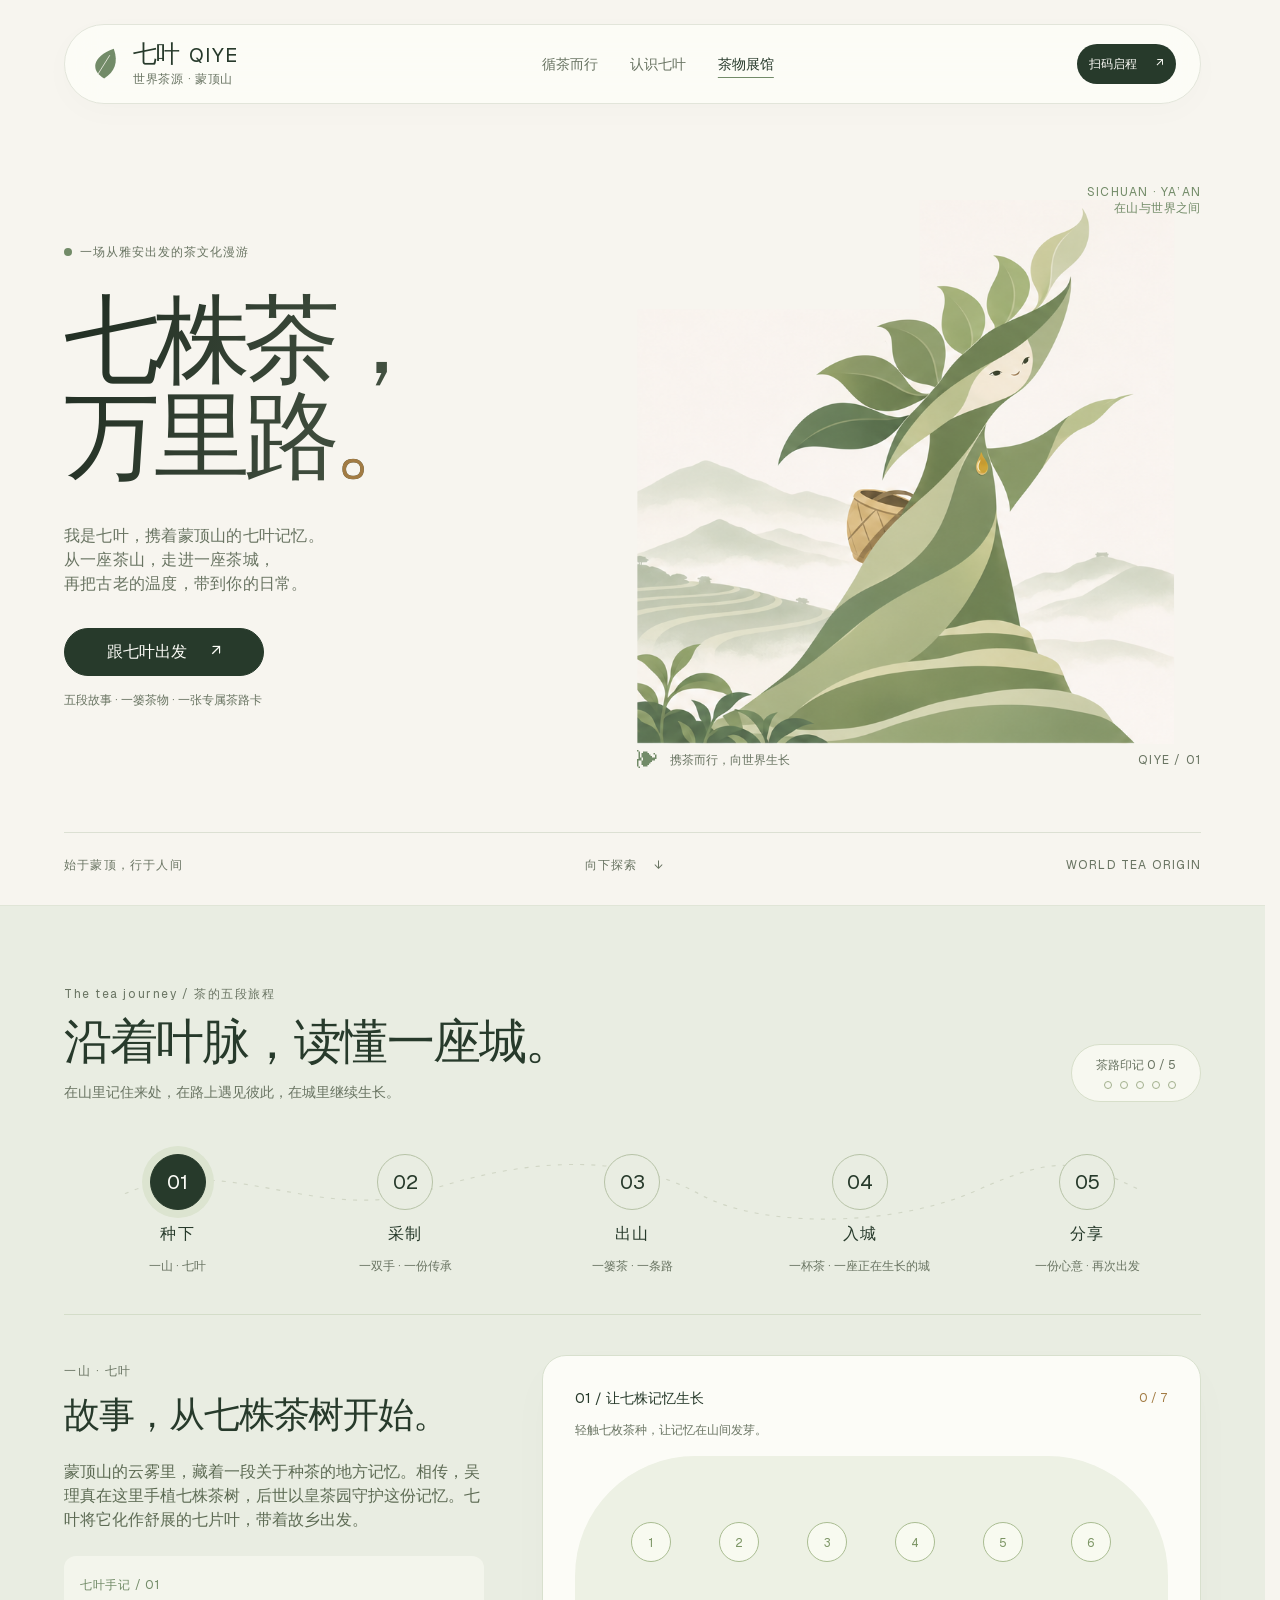
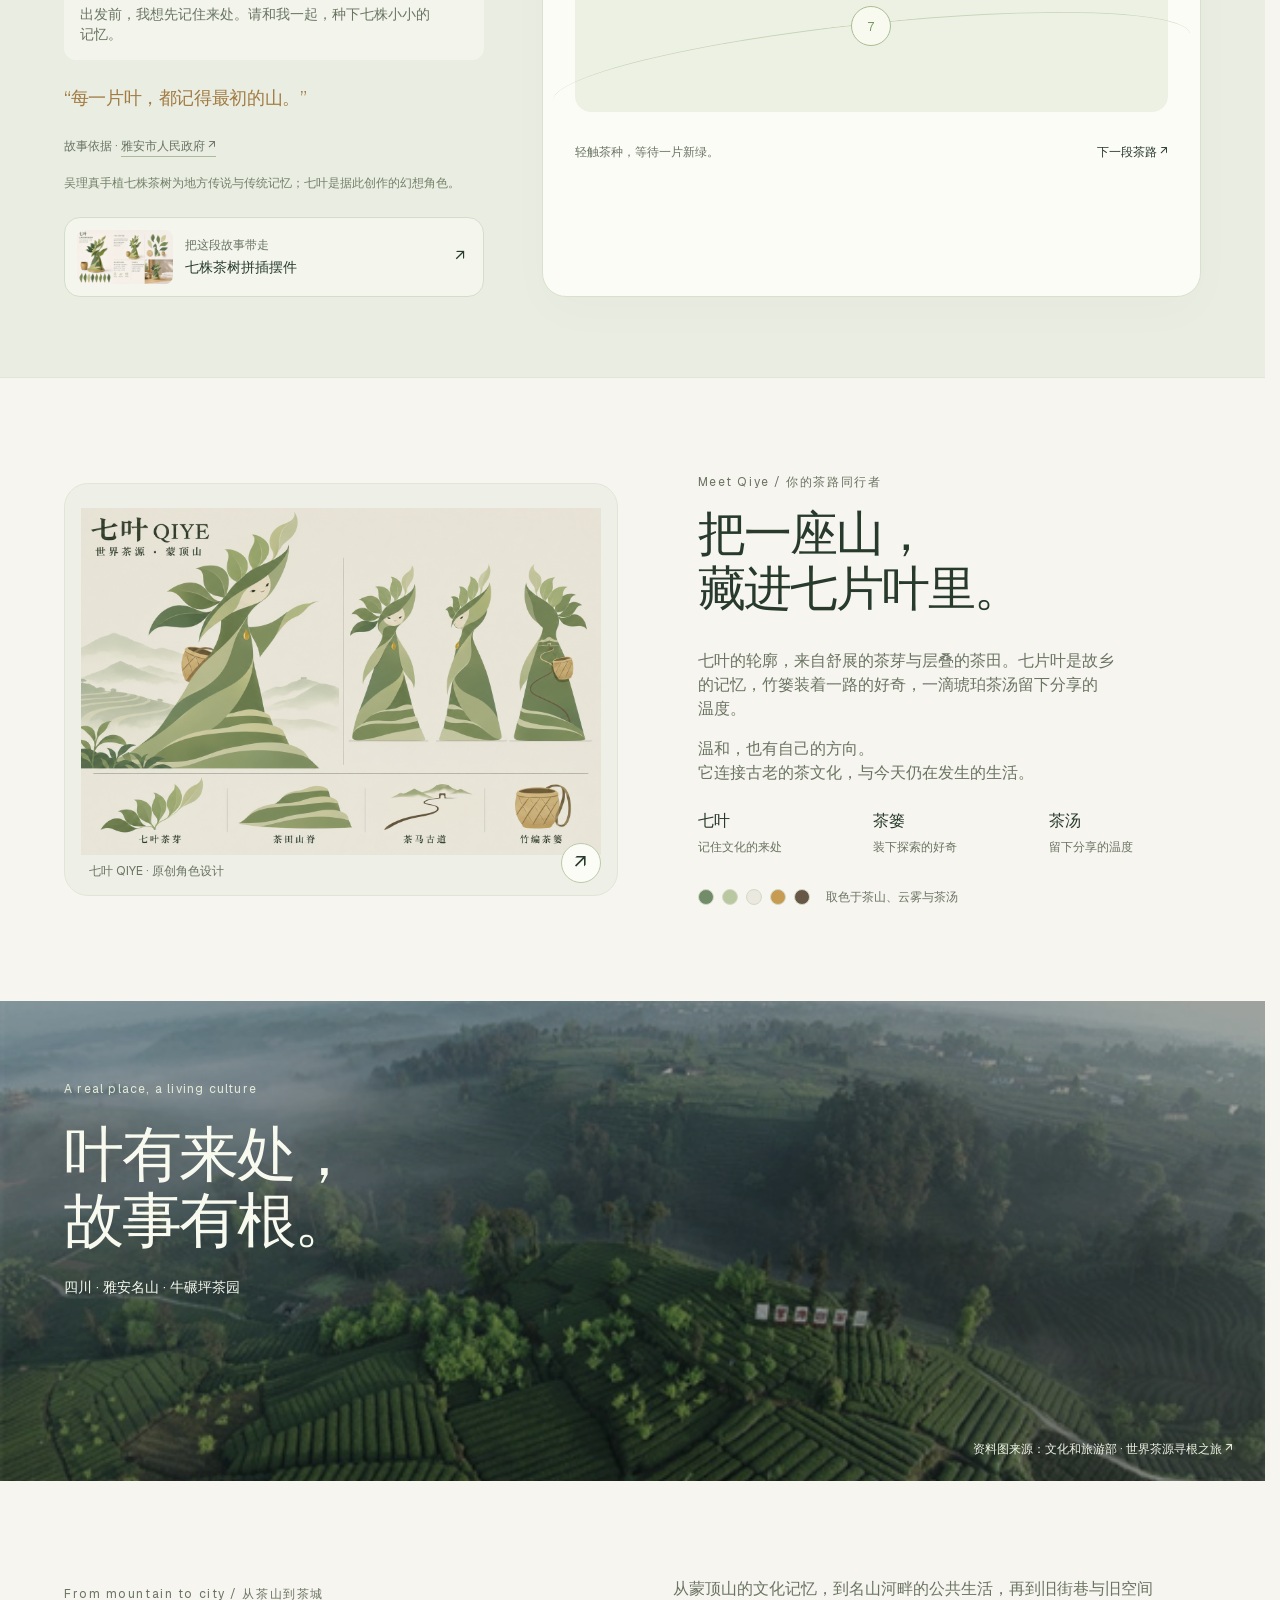
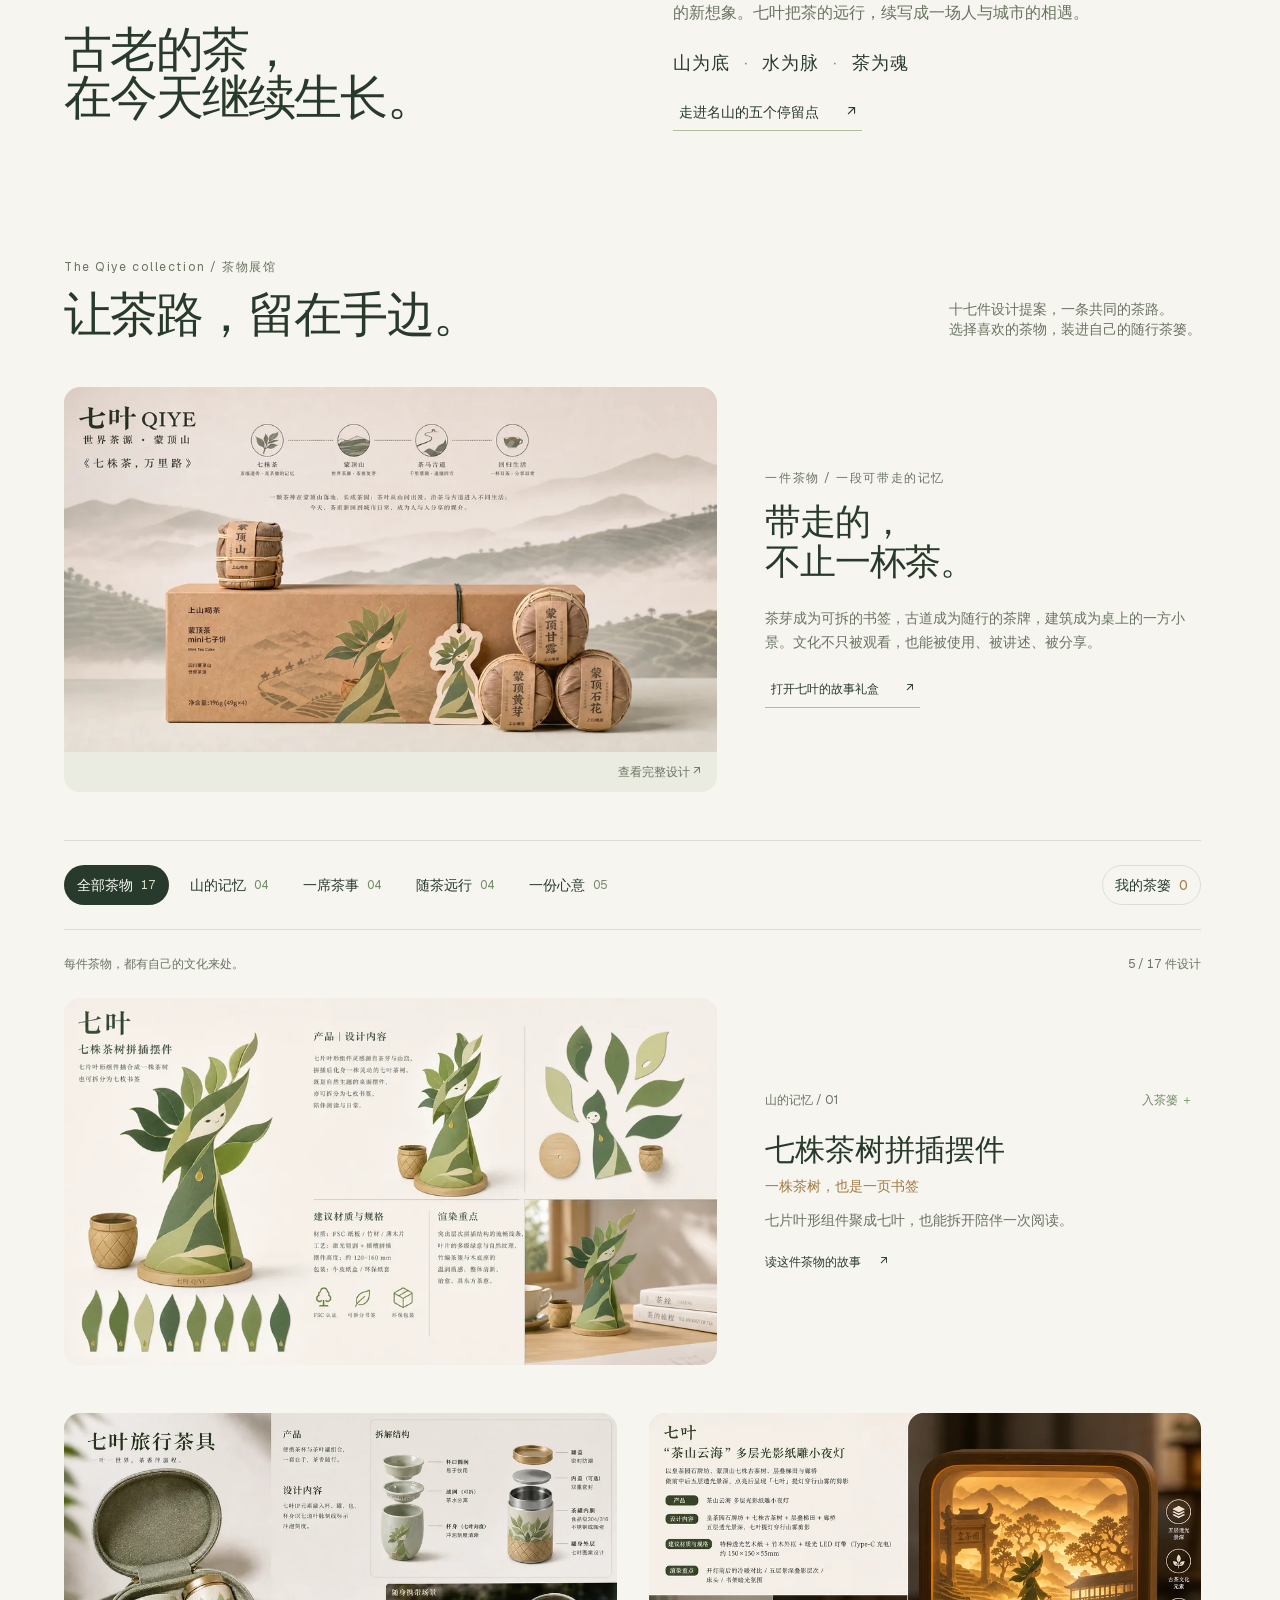
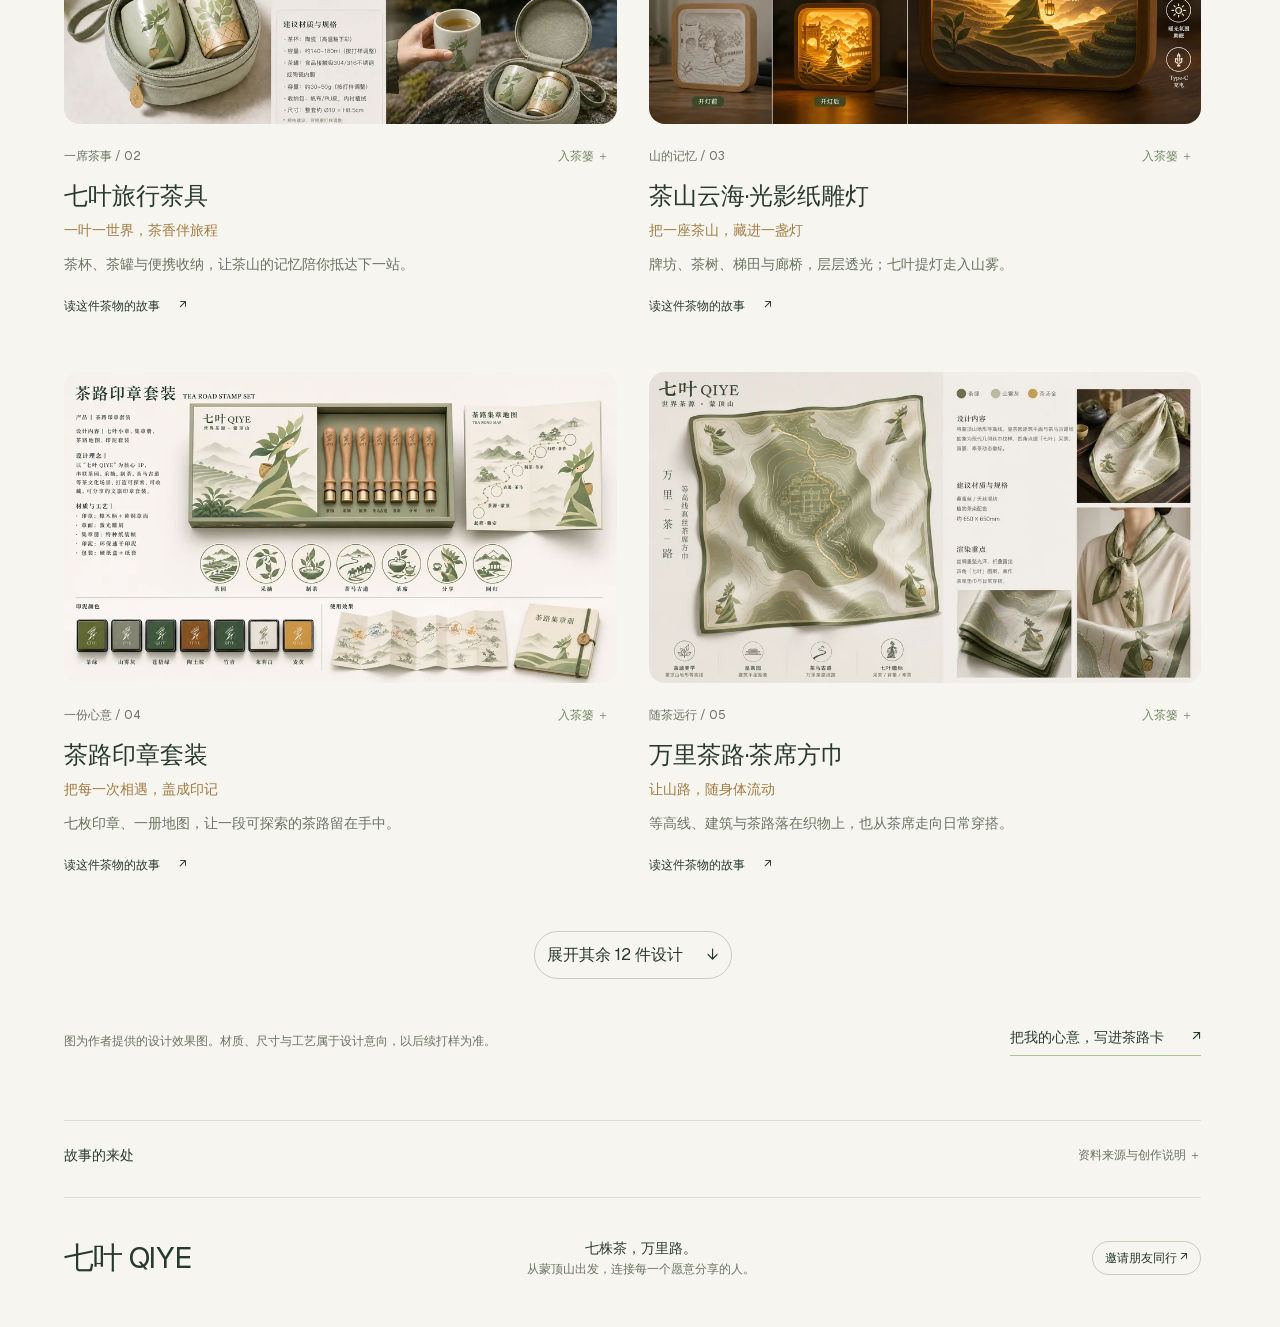
==== commit 6d22cfa5: "Deepen QIYE tea journey with 17 design exhibits and Mingshan city stories" ====
--- a/index.html
+++ b/index.html
@@ -1,24 +1,134 @@
 <!doctype html>
 <html lang="zh-CN">
 <head>
-<meta charset="utf-8"><meta name="viewport" content="width=device-width,initial-scale=1,viewport-fit=cover">
-<meta name="theme-color" content="#f7f5ef"><meta name="description" content="跟随七叶，从蒙顶山出发，走过种下、采制、出山、入城与分享五段互动茶路。生成一张属于你的茶路卡。">
-<meta property="og:title" content="七叶 QIYE · 七株茶，万里路"><meta property="og:description" content="与七叶一起，从蒙顶山出发。五段故事，一张属于你的茶路卡。"><meta property="og:type" content="website"><meta property="og:image" content="assets/qiye-design.png"><title>七叶 QIYE · 七株茶，万里路</title><link rel="icon" href="assets/favicon.svg" type="image/svg+xml"><link rel="stylesheet" href="styles.css?v=20261110">
-<script defer src="assets/qrcode.min.js"></script><script defer src="content.js"></script><script defer src="app.js?v=20261110"></script>
+  <meta charset="utf-8">
+  <meta name="viewport" content="width=device-width,initial-scale=1,viewport-fit=cover">
+  <meta name="theme-color" content="#f7f5ef">
+  <meta name="description" content="跟随七叶，从蒙顶山的七株记忆走进名山街巷。五段互动茶路、五个城市停留点与十七件文创提案，邀你带走自己的茶路故事。">
+  <meta property="og:title" content="七叶 QIYE · 七株茶，万里路">
+  <meta property="og:description" content="从一座茶山，到一座茶城，再到你的日常。循茶而行，把故事带走。">
+  <meta property="og:type" content="website">
+  <meta property="og:image" content="assets/qiye-design.png">
+  <title>七叶 QIYE · 七株茶，万里路</title>
+  <link rel="icon" href="assets/favicon.svg" type="image/svg+xml">
+  <link rel="preload" href="assets/geist-regular.woff2" as="font" type="font/woff2" crossorigin>
+  <link rel="stylesheet" href="styles.css?v=20261111.3">
+  <link rel="stylesheet" href="exhibit.css?v=20261111.3">
+  <script defer src="assets/qrcode.min.js"></script>
+  <script defer src="content.js?v=20261111.3"></script>
+  <script defer src="gallery.js?v=20261111.3"></script>
+  <script defer src="app.js?v=20261111.3"></script>
 </head>
-<body>
-<a class="skip" href="#journey">跳到茶路互动</a>
-<header class="site-header wrap"><a href="#" class="brand" aria-label="七叶 QIYE 首页"><svg viewBox="0 0 40 42" aria-hidden="true"><path d="M19 39C2 30 3 12 31 2c6 17 1 29-12 37Z" fill="currentColor"/><path d="m11 34 15-24" stroke="#f6f4ed" fill="none"/></svg><span>七叶 <b>QIYE</b><small>世界茶源 · 蒙顶山</small></span></a><nav aria-label="主导航"><a href="#journey">循茶而行</a><a href="#meet">认识七叶</a><a href="#collection">茶物展柜</a></nav><button class="text-button qr-open">扫码启程 <span>↗</span></button></header>
-<main>
-<section class="hero wrap" aria-labelledby="hero-title"><div class="hero-copy"><p class="eyebrow"><span></span> 一场从雅安出发的茶文化漫游</p><h1 id="hero-title">七株茶，<br>万里路<span class="gold">。</span></h1><p class="hero-intro">我是七叶，携着蒙顶山的七叶记忆。<br>想邀你沿着一条茶路，<br>走过古老的故事，也走进今天的生活。</p><a class="button primary" href="#journey">跟七叶出发 <span>↗</span></a><span class="quiet hero-time">五段故事 · 约 5 分钟 · 一张专属茶路卡</span></div><div class="hero-visual"><span class="hero-orbit" aria-hidden="true"></span><div class="hero-location">SICHUAN · YA’AN<br><span>在山与世界之间</span></div><svg class="hero-character" viewBox="0 0 760 770" role="img" aria-label="七叶：七片舒展的茶叶、温柔的小脸与层叠茶山轮廓，背着竹编茶篓望向远方"><defs><clipPath id="hero-crop"><path d="M400 0H760V770H0V155H400Z"/></clipPath></defs><image href="assets/qiye-design.png" width="1536" height="1024" clip-path="url(#hero-crop)"/></svg><div class="hero-caption"><span class="tiny-leaf">❧</span> 携茶而行，向世界生长 <span>QIYE / 01</span></div></div><div class="hero-bottom"><span>始于蒙顶，行于人间</span><a href="#journey" aria-label="向下探索茶路">向下探索 <span>↓</span></a><span>WORLD TEA ORIGIN</span></div></section>
-<section class="journey-section" id="journey" aria-labelledby="journey-title"><div class="wrap"><div class="section-heading"><div><p class="eyebrow">THE TEA JOURNEY / 茶的五段旅程</p><h2 id="journey-title">沿着叶脉，读懂一座城。</h2></div><div class="passport"><span id="progress-label">茶路印记 0 / 5</span><div id="stamp-dots" aria-hidden="true"></div></div></div><div class="route-map"><svg viewBox="0 0 1120 110" preserveAspectRatio="none" aria-hidden="true"><path d="M60 60C160 0 250 105 360 55S560 10 625 60 820 105 900 55s100-40 160 0" fill="none" stroke="#c9cfbc" stroke-width="1.5" stroke-dasharray="4 7"/></svg><div class="route-stops" role="tablist" aria-label="选择茶路章节" id="chapter-tabs"></div></div><div id="chapter-panel" role="tabpanel" tabindex="-1"></div></div></section>
-<section class="meet-section wrap" id="meet" aria-labelledby="meet-title"><div class="meet-image"><img src="assets/qiye-design.png" alt="最新版七叶设计展板，含角色主视觉、正侧背三视图和四个文化元素" loading="lazy"><button class="round-button" id="design-open" aria-label="放大查看完整七叶设计图">↗</button><span>七叶 QIYE · 原创角色设计</span></div><div class="meet-copy"><p class="eyebrow">MEET QIYE / 你的茶路同行者</p><h2 id="meet-title"><span class="reveal-word">把一座山，</span><br><span class="reveal-word">藏进七片叶里。</span></h2><p>七叶的轮廓，来自舒展的茶芽与层叠的茶田。七片叶是故乡的记忆，竹篓装着一路的好奇，一滴琥珀茶汤留下分享的温度。</p><p>温和，也有自己的方向。<br>它连接古老的茶文化，与今天仍在发生的生活。</p><div class="design-palette" aria-label="角色配色"><i style="--swatch:#728b68"></i><i style="--swatch:#b9c8a1"></i><i style="--swatch:#eae8df"></i><i style="--swatch:#c89b52"></i><i style="--swatch:#665747"></i><span>取色于茶山、云雾与茶汤</span></div></div></section>
-<section class="landscape-section"><img src="assets/tea-garden.jpg" alt="四川雅安名山牛碾坪万亩观光茶园，茶垄顺着丘陵舒展" loading="lazy"><div class="landscape-caption"><p class="eyebrow">A REAL PLACE, A LIVING CULTURE</p><h2>叶有来处，<br>故事有根。</h2><p>四川 · 雅安名山 · 牛碾坪茶园</p></div><a class="photo-credit" href="https://zhuanti.mct.gov.cn/xczgshsh2023/cxyh/detail_cha/3865.html" target="_blank" rel="noopener noreferrer">资料图来源：文化和旅游部 · 世界茶源寻根之旅 ↗</a></section>
-<section class="collection-section wrap" id="collection" aria-labelledby="collection-title"><div class="section-heading"><div><p class="eyebrow">TAKE THE STORY WITH YOU / 茶物展柜</p><h2 id="collection-title">让茶路，留在手边。</h2></div><p class="section-aside">一片叶的更多可能。<br>文创概念展示，实物照片陆续加入。</p></div><div class="products" id="products"></div><a class="text-link" href="#journey" id="go-share">把今天的心意，做成一张茶路卡 <span>↗</span></a></section>
-<section class="sources-section wrap"><details><summary><span>故事的来处</span><span>资料来源与创作说明 ＋</span></summary><div id="sources-list"></div><p class="source-note">文化叙述依据公开资料整理；角色与互动为原创设计转译。古道图为文化示意，不作地理导航。网页内文创为概念方案，未打样、未销售。照片为来源页面资料图，权利归原权利人；商品宣传前需完成图片授权或替换为自有摄影。昵称、留言、旅程进度均保留在当前设备，可在此清除。</p><button class="text-button" id="reset-progress">清除本机旅程记录</button></details></section>
-</main><footer class="wrap"><a class="footer-logo" href="#">七叶 QIYE</a><p>七株茶，万里路。<br><span>从蒙顶山出发，连接每一个愿意分享的人。</span></p><button class="text-button qr-open">邀请朋友同行 ↗</button></footer>
-<dialog id="qr-dialog" aria-labelledby="qr-title"><button class="dialog-close" data-close aria-label="关闭二维码">×</button><p class="eyebrow">LET THE JOURNEY BEGIN</p><h2 id="qr-title">把茶路，带到手机上。</h2><div id="site-qr" class="qr-code"></div><p>扫码，跟七叶一起从蒙顶山出发。</p><div class="dialog-actions"><button class="button primary" id="download-qr">保存二维码</button><button class="button secondary" id="copy-link">复制链接</button></div><p class="quiet">无需登录 · 手机与电脑均可体验</p></dialog>
-<dialog id="design-dialog" class="design-dialog" aria-label="完整七叶设计展板"><button class="dialog-close" data-close aria-label="关闭设计图">×</button><img src="assets/qiye-design.png" alt="七叶完整设计展板"></dialog>
-<dialog id="card-dialog" aria-labelledby="card-title"><button class="dialog-close" data-close aria-label="关闭茶路卡">×</button><h2 id="card-title">你的今日茶路卡</h2><img id="card-preview" alt="生成的七叶专属茶路卡"><div class="dialog-actions"><button class="button primary" id="save-card">保存图片 ↓</button><button class="button secondary" id="native-share">分享心意 ↗</button></div><p class="quiet" id="save-tip">若浏览器打开了图片，可长按图片保存。</p></dialog>
-<div class="toast" role="status" id="toast"></div><noscript><p class="noscript">请启用 JavaScript 以体验互动。也可直接查阅 <a href="https://www.ihchina.cn/project_details/23781.html">蒙山茶传统制作技艺资料</a>。</p></noscript>
-</body></html>
+<body id="top">
+  <a class="skip" href="#journey">跳到茶路互动</a>
+  <header class="site-header wrap">
+    <a href="#top" class="brand" aria-label="七叶 QIYE 首页">
+      <svg viewBox="0 0 40 42" aria-hidden="true"><path d="M19 39C2 30 3 12 31 2c6 17 1 29-12 37Z" fill="currentColor"/><path d="m11 34 15-24" stroke="#f6f4ed" fill="none"/></svg>
+      <span>七叶 <b>QIYE</b><small>世界茶源 · 蒙顶山</small></span>
+    </a>
+    <nav aria-label="主导航">
+      <a href="#journey">循茶而行</a><a href="#meet">认识七叶</a><a href="#collection">茶物展馆</a>
+    </nav>
+    <div class="header-actions">
+      <button class="text-button qr-open">扫码启程 <span>↗</span></button>
+      <button class="menu-toggle" id="menu-toggle" aria-label="打开导航菜单" aria-expanded="false" aria-controls="mobile-menu"><span></span><span></span></button>
+    </div>
+  </header>
+  <dialog class="mobile-menu" id="mobile-menu" aria-label="网页导航">
+    <div class="mobile-menu-head"><span>七叶 QIYE</span><button class="text-button" data-close aria-label="关闭导航菜单">关闭 ×</button></div>
+    <p class="eyebrow">从一座山，走进你的日常</p>
+    <nav aria-label="手机导航"><a href="#journey"><small>01</small> 循茶而行 <span>↗</span></a><a href="#meet"><small>02</small> 认识七叶 <span>↗</span></a><a href="#collection"><small>03</small> 茶物展馆 <span>↗</span></a></nav>
+    <p class="mobile-menu-end">七株茶，万里路。<br>下一站，与你。</p>
+  </dialog>
+  <main>
+    <section class="hero wrap" aria-labelledby="hero-title">
+      <div class="hero-copy">
+        <p class="eyebrow"><span></span> 一场从雅安出发的茶文化漫游</p>
+        <h1 id="hero-title">七株茶，<br>万里路<span class="gold">。</span></h1>
+        <p class="hero-intro">我是七叶，携着蒙顶山的七叶记忆。<br>从一座茶山，走进一座茶城，<br>再把古老的温度，带到你的日常。</p>
+        <a class="button primary" href="#journey">跟七叶出发 <span>↗</span></a>
+        <span class="quiet hero-time">五段故事 · 一篓茶物 · 一张专属茶路卡</span>
+      </div>
+      <div class="hero-visual">
+        <span class="hero-orbit" aria-hidden="true"></span>
+        <div class="hero-location">SICHUAN · YA’AN<br><span>在山与世界之间</span></div>
+        <svg class="hero-character" viewBox="0 0 760 770" role="img" aria-label="七叶：七片舒展的茶叶、温柔的小脸与层叠茶山轮廓，背着竹编茶篓望向远方"><defs><clipPath id="hero-crop"><path d="M400 0H760V770H0V155H400Z"/></clipPath></defs><image href="assets/qiye-design.png" width="1536" height="1024" clip-path="url(#hero-crop)"/></svg>
+        <div class="hero-caption"><span class="tiny-leaf" aria-hidden="true">❧</span> 携茶而行，向世界生长 <span>QIYE / 01</span></div>
+      </div>
+      <div class="hero-bottom"><span>始于蒙顶，行于人间</span><a href="#journey" aria-label="向下探索茶路">向下探索 <span>↓</span></a><span>WORLD TEA ORIGIN</span></div>
+    </section>
+
+    <section class="journey-section" id="journey" aria-labelledby="journey-title">
+      <div class="wrap">
+        <div class="section-heading">
+          <div><p class="eyebrow">The tea journey / 茶的五段旅程</p><h2 id="journey-title">沿着叶脉，读懂一座城。</h2><p class="section-intro">在山里记住来处，在路上遇见彼此，在城里继续生长。</p></div>
+          <div class="passport"><span id="progress-label">茶路印记 0 / 5</span><div id="stamp-dots" aria-hidden="true"></div></div>
+        </div>
+        <div class="route-map">
+          <svg viewBox="0 0 1120 110" preserveAspectRatio="none" aria-hidden="true"><path d="M60 60C160 0 250 105 360 55S560 10 625 60 820 105 900 55s100-40 160 0" fill="none" stroke="#c9cfbc" stroke-width="1.5" stroke-dasharray="4 7"/></svg>
+          <div class="route-stops" role="tablist" aria-label="选择茶路章节" id="chapter-tabs"></div>
+        </div>
+        <div id="chapter-panel" role="tabpanel" tabindex="-1"></div>
+      </div>
+    </section>
+
+    <section class="meet-section wrap" id="meet" aria-labelledby="meet-title">
+      <div class="meet-image"><img src="assets/qiye-design.png" width="1536" height="1024" alt="七叶设计展板，含角色主视觉、正侧背三视图和文化元素" loading="lazy"><button class="round-button" id="design-open" aria-label="放大查看完整七叶设计图">↗</button><span>七叶 QIYE · 原创角色设计</span></div>
+      <div class="meet-copy">
+        <p class="eyebrow">Meet Qiye / 你的茶路同行者</p>
+        <h2 id="meet-title"><span class="reveal-word">把一座山，</span><br><span class="reveal-word">藏进七片叶里。</span></h2>
+        <p>七叶的轮廓，来自舒展的茶芽与层叠的茶田。七片叶是故乡的记忆，竹篓装着一路的好奇，一滴琥珀茶汤留下分享的温度。</p>
+        <p>温和，也有自己的方向。<br>它连接古老的茶文化，与今天仍在发生的生活。</p>
+        <dl class="character-notes"><div><dt>七叶</dt><dd>记住文化的来处</dd></div><div><dt>茶篓</dt><dd>装下探索的好奇</dd></div><div><dt>茶汤</dt><dd>留下分享的温度</dd></div></dl>
+        <div class="design-palette" aria-label="角色配色"><i style="--swatch:#728b68"></i><i style="--swatch:#b9c8a1"></i><i style="--swatch:#eae8df"></i><i style="--swatch:#c89b52"></i><i style="--swatch:#665747"></i><span>取色于茶山、云雾与茶汤</span></div>
+      </div>
+    </section>
+
+    <section class="landscape-section">
+      <img src="assets/tea-garden.jpg" width="1080" height="720" alt="四川雅安名山牛碾坪万亩观光茶园，茶垄顺着丘陵舒展" loading="lazy">
+      <div class="landscape-caption"><p class="eyebrow">A real place, a living culture</p><h2>叶有来处，<br>故事有根。</h2><p>四川 · 雅安名山 · 牛碾坪茶园</p></div>
+      <a class="photo-credit" href="https://zhuanti.mct.gov.cn/xczgshsh2023/cxyh/detail_cha/3865.html" target="_blank" rel="noopener noreferrer">资料图来源：文化和旅游部 · 世界茶源寻根之旅 ↗</a>
+    </section>
+
+    <section class="city-bridge wrap" aria-labelledby="city-bridge-title">
+      <div><p class="eyebrow">From mountain to city / 从茶山到茶城</p><h2 id="city-bridge-title">古老的茶，<br>在今天继续生长。</h2></div>
+      <div><p>从蒙顶山的文化记忆，到名山河畔的公共生活，再到旧街巷与旧空间的新想象。七叶把茶的远行，续写成一场人与城市的相遇。</p><p class="city-bridge-motto">山为底 <span>·</span> 水为脉 <span>·</span> 茶为魂</p><button class="text-link" type="button" data-jump-chapter="3">走进名山的五个停留点 <span>↗</span></button></div>
+    </section>
+
+    <section class="collection-section wrap" id="collection" aria-labelledby="collection-title">
+      <div class="section-heading">
+        <div><p class="eyebrow">The Qiye collection / 茶物展馆</p><h2 id="collection-title">让茶路，留在手边。</h2></div>
+        <p class="section-aside">十七件设计提案，一条共同的茶路。<br>选择喜欢的茶物，装进自己的随行茶篓。</p>
+      </div>
+      <article class="collection-prologue">
+        <button type="button" class="prologue-image" data-product-open="tea-journey-gift" aria-label="查看七株茶万里路茶礼完整设计"><img src="assets/collection/tea-journey-gift-thumb.webp" srcset="assets/collection/tea-journey-gift-thumb.webp 960w, assets/collection/tea-journey-gift-board.webp 2400w" sizes="(max-width: 680px) 100vw, 65vw" width="2752" height="1536" alt="七株茶万里路主题茶礼与竹篓包装设计" loading="lazy"><span>查看完整设计 ↗</span></button>
+        <div class="prologue-copy"><p class="eyebrow">一件茶物 / 一段可带走的记忆</p><h3>带走的，<br>不止一杯茶。</h3><p>茶芽成为可拆的书签，古道成为随行的茶牌，建筑成为桌上的一方小景。文化不只被观看，也能被使用、被讲述、被分享。</p><button class="text-link" data-product-open="qiye-story-gift">打开七叶的故事礼盒 <span>↗</span></button></div>
+      </article>
+      <div class="gallery-toolbar"><div class="collection-filters" id="collection-filters" role="group" aria-label="按文化主题筛选茶物"></div><button class="basket-filter" id="basket-filter" aria-pressed="false">我的茶篓 <span id="basket-count">0</span></button></div>
+      <div class="gallery-status"><p id="gallery-description">每件茶物，都有自己的文化来处。</p><span id="gallery-count" role="status" aria-live="polite"></span></div>
+      <div class="exhibit-grid" id="products"></div>
+      <div class="gallery-more"><button class="button secondary" id="show-more">展开全部设计 <span>↓</span></button></div>
+      <div class="collection-end"><p>图为作者提供的设计效果图。材质、尺寸与工艺属于设计意向，以后续打样为准。</p><a class="text-link" href="#journey" id="go-share">把我的心意，写进茶路卡 <span>↗</span></a></div>
+    </section>
+
+    <section class="sources-section wrap" id="about-project">
+      <details><summary><span>故事的来处</span><span>资料来源与创作说明 ＋</span></summary><div id="sources-list"></div><p class="source-note">文化叙述依据公开资料整理；七叶角色、文创与互动为原创设计转译。城市节点另参考用户提供的官方参赛命题资料，停留活动与旧址更新内容为设计提案；古道与城市图形不是导航地图。文创展示均为设计效果图，未据此宣称完成生产或性能验证。茶园资料图权利归原权利人，商业宣传前需取得授权或替换为自有摄影。</p><p class="source-note">本原型无需登录，不收集付款或订单信息；昵称、留言、心境、茶篓和旅程进度仅保留在当前浏览器。生成图片前请自行确认愿意分享的内容。可随时清除本机记录。</p><button class="text-button" id="reset-progress">清除本机旅程与茶篓记录</button></details>
+    </section>
+  </main>
+  <footer class="wrap"><a class="footer-logo" href="#top">七叶 QIYE</a><p>七株茶，万里路。<br><span>从蒙顶山出发，连接每一个愿意分享的人。</span></p><button class="text-button qr-open">邀请朋友同行 ↗</button></footer>
+
+  <dialog id="product-dialog" class="product-dialog" aria-labelledby="product-dialog-title">
+    <header class="product-dialog-head"><span class="eyebrow">Qiye collection / 设计档案</span><button class="dialog-close" data-close aria-label="关闭文创设计">×</button></header>
+    <div class="product-viewer" id="product-viewer"><img id="product-image" alt=""></div>
+    <div class="product-viewer-tools"><button class="text-button" id="product-zoom" aria-pressed="false">放大细节 ＋</button><a class="text-link" id="product-original" href="assets/collection/tea-road-stamps-board.webp" target="_blank" rel="noopener">单独查看展板 ↗</a><span id="product-position"></span></div>
+    <div class="product-detail"><div><p class="eyebrow" id="product-category"></p><h2 id="product-dialog-title"></h2><p class="detail-tag" id="product-tag"></p><p id="product-culture"></p></div><dl><div><dt>建议材质与结构</dt><dd id="product-material"></dd></div><div><dt>设计规格</dt><dd id="product-size"></dd></div><div><dt>展示状态</dt><dd>设计效果图 · 待打样验证</dd></div></dl></div>
+    <div class="product-dialog-bottom"><div class="viewer-nav"><button class="viewer-arrow" id="product-prev" aria-label="上一件文创">←</button><button class="viewer-arrow" id="product-next" aria-label="下一件文创">→</button></div><button class="button primary" id="product-save">放进我的茶篓 ＋</button><button class="text-link" id="product-story">循着故事回去 <span>↗</span></button></div>
+    <p class="detail-disclaimer">展板中的结构、尺寸与工艺为设计建议。文化事实与文创转译有所区分，实际制作以打样校核为准。</p>
+  </dialog>
+  <dialog id="qr-dialog" aria-labelledby="qr-title"><button class="dialog-close" data-close aria-label="关闭二维码">×</button><p class="eyebrow">Let the journey begin</p><h2 id="qr-title">把茶路，带到手机上。</h2><div id="site-qr" class="qr-code"></div><p>扫码，跟七叶一起从蒙顶山出发。</p><div class="dialog-actions"><button class="button primary" id="download-qr">保存二维码</button><button class="button secondary" id="copy-link">复制链接</button></div><p class="quiet">无需登录 · 手机与电脑均可体验</p></dialog>
+  <dialog id="design-dialog" class="design-dialog" aria-label="完整七叶设计展板"><button class="dialog-close" data-close aria-label="关闭设计图">×</button><img src="assets/qiye-design.png" alt="七叶完整设计展板"></dialog>
+  <dialog id="card-dialog" aria-labelledby="card-title"><button class="dialog-close" data-close aria-label="关闭茶路卡">×</button><h2 id="card-title">你的今日茶路卡</h2><img id="card-preview" alt="生成的七叶专属茶路卡"><div class="dialog-actions"><button class="button primary" id="save-card">保存图片 ↓</button><button class="button secondary" id="native-share">分享心意 ↗</button></div><p class="quiet" id="save-tip">若浏览器打开了图片，可长按图片保存。</p></dialog>
+  <div class="toast" role="status" id="toast"></div>
+  <noscript><p class="noscript">请启用 JavaScript 以体验互动。也可直接查阅 <a href="https://www.ihchina.cn/project_details/23781.html">蒙山茶传统制作技艺资料</a>。</p></noscript>
+</body>
+</html>
--- a/styles.css
+++ b/styles.css
@@ -50,7 +50,7 @@
 button:disabled { cursor: default; opacity: .65; }
 button:focus-visible, a:focus-visible, input:focus-visible, textarea:focus-visible { outline: 2px solid var(--gold); outline-offset: 4px; }
 button:active, .button:active { transform: scale(.98); }
-img { max-width: 100%; display: block; }
+img { max-width: 100%; height: auto; display: block; }
 svg { display: block; }
 h1, h2, h3, p { margin: 0; }
 h1, h2, h3 { font-family: var(--sans); font-weight: 500; text-wrap: balance; }
@@ -228,22 +228,8 @@
 .landscape-caption h2 { font-size: 60px; line-height: 1.1; margin: 24px 0; letter-spacing: -.04em; }
 .landscape-caption > p:last-child { font-size: 14px; line-height: 20px; }
 .photo-credit { position: absolute; bottom: 24px; right: 32px; left: 32px; text-align: right; font-size: 12px; line-height: 16px; color: #eef3e5; z-index: 2; }
-/* Existing three-product showcase. */
 .collection-section { padding-block: 96px 64px; }
 .section-aside { font-size: 14px; line-height: 20px; color: var(--muted); }
-.products { display: grid; grid-template-columns: repeat(3, 1fr); gap: 24px; margin: 40px 0 32px; }
-.product-art { height: 256px; background: #eaeee1; border: 1px solid #dfe5d5; border-radius: 24px; display: grid; place-items: center; position: relative; overflow: hidden; }
-.products article:nth-child(2) .product-art { background: #efeee3; }
-.products article:nth-child(3) .product-art { background: #e6ebdf; }
-.product-art svg { width: 78%; height: 192px; transition: transform 500ms var(--motion); }
-.products article:hover .product-art svg { transform: translateY(-8px) rotate(-2deg); }
-.product-art img { height: 100%; width: 100%; object-fit: cover; transition: transform 500ms var(--motion); }
-.products article:hover .product-art img { transform: scale(1.025); }
-.concept-tag { position: absolute; left: 16px; top: 16px; padding: 4px 8px; border: 1px solid #ced9bd; border-radius: 9999px; background: #f8faf0cc; color: #6e7d5e; font-size: 12px; line-height: 16px; }
-.product-title { display: flex; justify-content: space-between; align-items: center; gap: 12px; margin: 24px 0 8px; }
-.product-title h3 { font-size: 24px; line-height: 32px; letter-spacing: -.02em; }
-.product-title span { font-size: 12px; line-height: 16px; color: var(--muted); }
-.product-caption { font-size: 14px; line-height: 20px; color: var(--muted); }
 .text-link { font-size: 14px; line-height: 20px; display: inline-block; border-bottom: 1px solid #afbf99; padding-bottom: 8px; transition: color 300ms var(--motion); }
 .text-link:hover { color: var(--green); }
 .text-link span { margin-left: 24px; }
--- a/exhibit.css
+++ b/exhibit.css
@@ -0,0 +1,233 @@
+/* QIYE / Exhibition layer
+   延续原有颜色、字号与间距；只添加本轮故事、城市与展馆组件。 */
+html { scrollbar-gutter: stable; }
+body:has(dialog[open]) { overflow: hidden; }
+button.text-link { background: transparent; border: 0; border-bottom: 1px solid #afbf99; text-align: left; }
+[hidden] { display: none !important; }
+.header-actions { display: flex; align-items: center; gap: 8px; }
+.header-actions > .text-button { background: var(--ink); color: var(--surface); border-radius: 9999px; min-height: 40px; white-space: nowrap; }
+.site-header nav a[aria-current] { color: var(--ink); text-decoration: underline; text-underline-offset: 8px; text-decoration-color: var(--green); }
+.menu-toggle { display: none; border: 1px solid var(--line); width: 40px; height: 40px; border-radius: 50%; background: transparent; align-items: center; justify-content: center; flex-direction: column; gap: 4px; }
+.menu-toggle span { display: block; height: 1px; width: 16px; background: var(--ink); transition: transform 500ms var(--motion); }
+.menu-toggle[aria-expanded=true] span:first-child { transform: translateY(2px) rotate(45deg); }
+.menu-toggle[aria-expanded=true] span:last-child { transform: translateY(-3px) rotate(-45deg); }
+.mobile-menu { display: none; }
+.section-intro { color: var(--muted); font-size: 14px; line-height: 20px; margin-top: 16px; max-width: 680px; }
+.chapter-enter .chapter-copy, .chapter-enter .interaction { animation: chapter-arrive 500ms var(--motion) both; }
+@keyframes chapter-arrive { from { opacity: .35; transform: translateY(12px); } to { opacity: 1; transform: translateY(0); } }
+.qiye-journal { margin-top: 24px; padding: 16px; border-radius: 12px; background: #f3f5ec; max-width: 420px; }
+.qiye-journal > span { font-size: 12px; line-height: 16px; letter-spacing: .06em; color: var(--green); }
+.qiye-journal p { margin-top: 8px; font-size: 14px; line-height: 20px; color: var(--muted); }
+.chapter-object { display: grid; grid-template-columns: 96px 1fr 16px; align-items: center; gap: 12px; width: 100%; max-width: 420px; padding: 12px; margin-top: 24px; border: 1px solid #d4ddc9; border-radius: 16px; background: #f4f6ee; text-align: left; transition: background 300ms var(--motion), transform 500ms var(--motion); }
+.chapter-object:hover { background: var(--surface); transform: translateY(-2px); }
+.chapter-object img { width: 96px; aspect-ratio: 16/9; object-fit: contain; border-radius: 8px; }
+.chapter-object small, .chapter-object strong { display: block; }
+.chapter-object small { color: var(--muted); font-size: 12px; line-height: 16px; margin-bottom: 4px; }
+.chapter-object strong { font-size: 14px; line-height: 20px; font-weight: 500; }
+.chapter-object b { font-size: 16px; font-weight: 400; }
+.character-notes { margin: 24px 0 0; display: flex; gap: 24px; }
+.character-notes div { flex: 1; }
+.character-notes dt { font-size: 16px; line-height: 24px; color: var(--ink); }
+.character-notes dd { margin: 4px 0 0; font-size: 12px; line-height: 20px; color: var(--muted); }
+/* 城市手记：真实节点，明确区分创意停留提案。 */
+.city-place-options { display: flex; flex-wrap: wrap; gap: 8px; margin-top: 24px; }
+.city-place-options button { border: 1px solid var(--line); padding: 8px 12px; min-height: 40px; border-radius: 9999px; background: transparent; font-size: 12px; line-height: 16px; transition: background 300ms var(--motion), color 300ms var(--motion); }
+.city-place-options button:hover { background: #edf1e4; }
+.city-place-options button[aria-pressed=true] { background: var(--ink); border-color: var(--ink); color: var(--surface); }
+.city-scene { position: relative; margin-top: 16px; background: #f1f3e9; border-radius: 16px; overflow: hidden; }
+.city-scene > span { position: absolute; top: 16px; left: 16px; font-size: 12px; line-height: 16px; color: var(--green); }
+.city-scene svg { width: 100%; height: 184px; padding-top: 16px; }
+.city-scene small { display: block; text-align: right; color: var(--muted); font-size: 12px; line-height: 16px; padding: 0 16px 12px; }
+.city-gold { stroke: var(--gold); }
+.city-place-story { margin-top: 24px; }
+.city-place-story .eyebrow { letter-spacing: .04em; color: var(--green); }
+.city-place-story h4 { font-size: 24px; line-height: 32px; font-weight: 500; margin: 8px 0; text-wrap: balance; }
+.city-place-story > p:not(.eyebrow) { font-size: 14px; line-height: 24px; color: var(--muted); }
+.city-place-story > div { display: flex; align-items: center; flex-wrap: wrap; justify-content: space-between; gap: 8px; margin-top: 12px; }
+.city-place-story > div span { font-size: 12px; line-height: 20px; color: var(--gold); }
+.city-place-story .text-button { padding-inline: 0; }
+.mood-title { font-size: 14px; line-height: 20px; margin-top: 32px; }
+.city-place-story ~ .moment-options { margin-top: 16px; }
+.mood-title + .moment-options { margin-top: 16px; }
+.mood-title + .moment-options .moment { padding-block: 16px; border-radius: 24px; }
+.mood-title + .moment-options .moment svg { height: 48px; }
+.mood-title + .moment-options .moment strong { margin-top: 8px; font-size: 18px; line-height: 28px; }
+.basket-summary { margin-top: 24px; padding: 16px; background: #edf1e4; border-radius: 16px; text-align: left; }
+.basket-summary > p { font-size: 14px; line-height: 20px; margin-top: 8px; }
+.basket-summary > div { display: flex; flex-wrap: wrap; gap: 8px; margin-top: 12px; }
+.basket-summary button, .basket-summary a, .basket-summary > div > span { font-size: 12px; line-height: 20px; color: var(--muted); border: 1px solid #d2ddc5; border-radius: 8px; background: #f6f8f0; padding: 4px 8px; }
+.basket-summary button:hover, .basket-summary a:hover { color: var(--ink); background: var(--surface); }
+.city-bridge { display: grid; grid-template-columns: 1fr 1fr; align-items: center; gap: 80px; padding-block: 96px 32px; }
+.city-bridge h2 { font-size: 48px; line-height: 1; margin-top: 24px; }
+.city-bridge > div:last-child > p:first-child { font-size: 16px; line-height: 24px; color: var(--muted); max-width: 480px; }
+.city-bridge-motto { font-size: 18px; line-height: 28px; margin-top: 24px; letter-spacing: .06em; }
+.city-bridge-motto span { padding-inline: 8px; color: var(--gold); }
+.city-bridge .text-link { margin-top: 24px; }
+/* 展馆导语：一张完整设计，一段策展叙事。 */
+.collection-prologue { display: grid; grid-template-columns: 1.5fr 1fr; gap: 48px; align-items: center; margin-top: 48px; padding-bottom: 48px; }
+.prologue-image { position: relative; padding: 0; background: #eeebe3; border: 0; border-radius: 16px; overflow: hidden; }
+.prologue-image img { width: 100%; height: auto; transition: transform 500ms var(--motion); }
+.prologue-image:hover img { transform: scale(1.015); }
+.prologue-image > span { display: block; padding: 12px 16px; background: #eaece1; font-size: 12px; line-height: 16px; color: var(--muted); text-align: right; }
+.prologue-copy h3 { font-size: 36px; line-height: 40px; margin: 16px 0 24px; }
+.prologue-copy > p:not(.eyebrow) { font-size: 14px; line-height: 24px; color: var(--muted); max-width: 420px; }
+.prologue-copy .text-link { font-size: 12px; line-height: 20px; margin-top: 24px; }
+.gallery-toolbar { display: flex; justify-content: space-between; align-items: center; flex-wrap: wrap; gap: 16px; padding: 24px 0; border-block: 1px solid var(--line); }
+.collection-filters { display: flex; flex-wrap: wrap; gap: 8px; }
+.collection-filters button, .basket-filter { display: inline-flex; align-items: center; justify-content: center; gap: 8px; min-height: 40px; padding: 8px 12px; background: transparent; border: 1px solid transparent; border-radius: 9999px; font-size: 14px; line-height: 20px; transition: background 300ms var(--motion), color 300ms var(--motion); }
+.collection-filters small { font-size: 12px; color: var(--green); font-variant-numeric: tabular-nums; }
+.collection-filters button:hover { background: #e9ede2; }
+.collection-filters button[aria-pressed=true], .basket-filter[aria-pressed=true] { background: var(--ink); color: var(--surface); }
+.collection-filters button[aria-pressed=true] small { color: #d8e2cb; }
+.basket-filter { border-color: var(--line); }
+.basket-filter span { color: var(--gold); font-variant-numeric: tabular-nums; }
+.gallery-status { display: flex; justify-content: space-between; gap: 16px; padding: 24px 0; font-size: 12px; line-height: 20px; color: var(--muted); }
+.gallery-status > span { flex-shrink: 0; font-variant-numeric: tabular-nums; }
+.exhibit-grid { display: grid; grid-template-columns: repeat(2,minmax(0,1fr)); gap: 48px 32px; }
+.exhibit-card { min-width: 0; }
+.exhibit-image { position: relative; display: block; width: 100%; padding: 0; border: 0; border-radius: 16px; background: #edeae1; overflow: hidden; text-align: left; }
+.exhibit-image img { width: 100%; aspect-ratio: 16/9; height: auto; object-fit: contain; transition: transform 500ms var(--motion); }
+.exhibit-image:hover img { transform: scale(1.015); }
+.exhibit-image-action { position: absolute; bottom: 12px; right: 12px; padding: 8px 12px; background: rgba(252,252,247,.96); border-radius: 9999px; font-size: 12px; line-height: 16px; opacity: 0; transform: translateY(8px); transition: opacity 300ms var(--motion),transform 500ms var(--motion); }
+.exhibit-image:hover .exhibit-image-action, .exhibit-image:focus-visible .exhibit-image-action { opacity: 1; transform: translateY(0); }
+.exhibit-copy { padding-top: 16px; }
+.exhibit-meta { display: flex; justify-content: space-between; align-items: center; gap: 12px; font-size: 12px; line-height: 16px; color: var(--muted); }
+.save-tea { background: transparent; border: 0; border-radius: 8px; padding: 8px; color: var(--green); font-size: 12px; line-height: 16px; white-space: nowrap; transition: background 300ms var(--motion); }
+.save-tea:hover { background: #e8edde; }
+.save-tea[aria-pressed=true] { color: var(--ink); background: #e8edde; }
+.exhibit-copy h3 { font-size: 24px; line-height: 32px; margin-top: 8px; letter-spacing: -.02em; }
+.exhibit-copy h3 button { border: 0; padding: 0; background: transparent; text-align: left; font-size: inherit; font-weight: inherit; }
+.exhibit-tag { font-size: 14px; line-height: 20px; color: var(--gold); margin-top: 8px; }
+.exhibit-caption { font-size: 14px; line-height: 24px; color: var(--muted); margin-top: 12px; max-width: 480px; }
+.exhibit-read { border: 0; background: transparent; padding: 8px 0; font-size: 12px; line-height: 20px; color: var(--ink); margin-top: 12px; }
+.exhibit-read span { margin-left: 16px; }
+.exhibit-card:nth-child(6n+1) { grid-column: 1/-1; display: grid; grid-template-columns: 1.5fr 1fr; align-items: center; gap: 48px; }
+.exhibit-card:nth-child(6n+1) .exhibit-copy { padding: 0; }
+.exhibit-card:nth-child(6n+1) .exhibit-copy h3 { font-size: 30px; line-height: 36px; margin-top: 16px; }
+.gallery-more { display: flex; justify-content: center; margin-top: 48px; }
+.collection-end { display: flex; align-items: center; justify-content: space-between; gap: 32px; margin-top: 48px; }
+.collection-end > p { font-size: 12px; line-height: 20px; color: var(--muted); max-width: 480px; }
+.collection-end .text-link { flex-shrink: 0; }
+.basket-empty { grid-column: 1/-1; padding: 64px 24px; text-align: center; background: #edf0e6; border-radius: 24px; }
+.basket-empty > span { font-size: 36px; line-height: 40px; color: var(--green); }
+.basket-empty h3 { font-size: 24px; line-height: 32px; margin: 16px 0; }
+.basket-empty p { font-size: 14px; line-height: 24px; color: var(--muted); }
+.basket-empty .button { margin-top: 24px; }
+/* 作品档案：放大不会裁掉原始展板，移动端允许横向浏览细节。 */
+.product-dialog { width: min(1120px,calc(100% - 32px)); padding: 24px; text-align: left; border-radius: 24px; }
+.product-dialog-head { display: flex; align-items: center; justify-content: space-between; gap: 16px; position: sticky; top: -24px; z-index: 2; padding: 12px 0 16px; background: var(--paper); }
+.product-dialog-head .dialog-close { position: static; flex-shrink: 0; }
+.product-viewer { overflow: auto; background: #ebe8df; border-radius: 12px; position: relative; max-height: 56dvh; min-height: 160px; scrollbar-width: thin; }
+.product-viewer img { display: block; width: 100%; height: auto; max-width: none; transition: opacity 300ms var(--motion); }
+.product-viewer.is-loading img { opacity: 0; }
+.product-viewer.is-loading:after { content: '正在展开设计档案…'; position: absolute; inset: 0; display: grid; place-items: center; color: var(--muted); font-size: 14px; }
+.product-viewer.has-error:after { content: '展板暂未载入，请单独查看或稍后重试。'; display: block; padding: 48px 24px; color: var(--muted); font-size: 14px; }
+.product-viewer.has-error img { display: none; }
+.product-viewer.is-zoomed img { width: 180%; cursor: zoom-out; }
+.product-viewer-tools { display: flex; flex-wrap: wrap; align-items: center; gap: 16px; padding-block: 12px; }
+.product-viewer-tools .text-button, .product-viewer-tools .text-link { font-size: 12px; line-height: 16px; }
+.product-viewer-tools > span { margin-left: auto; font-size: 12px; line-height: 16px; color: var(--muted); }
+.product-detail { display: grid; grid-template-columns: 1fr 1fr; gap: 48px; margin-top: 24px; }
+.product-detail h2 { font-size: 30px; line-height: 36px; margin: 12px 0; }
+.product-detail .detail-tag { color: var(--gold); margin-bottom: 16px; }
+.product-detail p { font-size: 14px; line-height: 24px; color: var(--muted); }
+.product-detail dl { margin: 0; display: grid; gap: 16px; align-content: start; }
+.product-detail dt { font-size: 12px; line-height: 16px; color: var(--green); }
+.product-detail dd { margin: 4px 0 0; font-size: 14px; line-height: 24px; color: var(--muted); }
+.product-dialog-bottom { display: flex; align-items: center; flex-wrap: wrap; gap: 16px; margin-top: 32px; padding-top: 24px; border-top: 1px solid var(--line); }
+.viewer-nav { display: flex; gap: 8px; margin-right: auto; }
+.viewer-arrow { width: 40px; height: 40px; border: 1px solid var(--line); border-radius: 50%; background: transparent; font-size: 20px; line-height: 28px; }
+.viewer-arrow:hover { background: #e8edde; }
+.product-dialog-bottom .button { font-size: 14px; line-height: 20px; }
+.product-dialog-bottom .text-link { font-size: 12px; line-height: 20px; }
+.product-dialog .detail-disclaimer { font-size: 12px; line-height: 20px; color: var(--muted); margin-top: 24px; }
+@media (max-width:1100px) {
+  .collection-prologue, .exhibit-card:nth-child(6n+1) { gap: 32px; }
+  .city-bridge { gap: 48px; }
+  .city-bridge h2 { font-size: 36px; line-height: 40px; }
+  .prologue-copy h3 { font-size: 30px; line-height: 36px; }
+  .chapter-object { grid-template-columns: 64px 1fr 16px; }
+  .chapter-object img { width: 64px; }
+  .character-notes { gap: 16px; }
+  .collection-end { align-items: flex-start; }
+  .collection-end .text-link { flex-shrink: 1; }
+}
+@media (max-width:680px) {
+  .header-actions > .text-button { font-size: 12px; padding-inline: 12px; }
+  .header-actions > .text-button span { display: none; }
+  .menu-toggle { display: flex; }
+  .mobile-menu[open] { display: flex; flex-direction: column; position: fixed; inset: 0; width: 100%; height: 100dvh; max-width: none; max-height: none; margin: 0; padding: 24px; border: 0; border-radius: 0; text-align: left; background: rgba(247,245,239,.98); backdrop-filter: blur(24px); }
+  .mobile-menu-head { display: flex; align-items: center; justify-content: space-between; gap: 24px; margin-bottom: 64px; }
+  .mobile-menu-head > span { font-size: 24px; line-height: 32px; }
+  .mobile-menu nav { display: grid; gap: 32px; margin-top: 32px; }
+  .mobile-menu nav a { display: flex; align-items: baseline; gap: 16px; font-size: 36px; line-height: 40px; animation: menu-arrive 500ms var(--motion) both; }
+  .mobile-menu nav a:nth-child(2) { animation-delay: 60ms; }
+  .mobile-menu nav a:nth-child(3) { animation-delay: 120ms; }
+  .mobile-menu nav small { font-size: 12px; line-height: 16px; color: var(--green); }
+  .mobile-menu nav a > span { margin-left: auto; font-size: 24px; }
+  .mobile-menu-end { margin-top: auto; padding-top: 48px; color: var(--muted); font-size: 14px; line-height: 24px; }
+  @keyframes menu-arrive { from { opacity: 0; transform: translateY(24px); } to { opacity: 1; transform: translateY(0); } }
+  .section-intro { font-size: 14px; line-height: 24px; }
+  .qiye-journal { max-width: none; }
+  .chapter-object { max-width: none; grid-template-columns: 96px 1fr 16px; }
+  .chapter-object img { width: 96px; }
+  .chapter-note, .chapter-source { line-height: 20px; }
+  .city-place-options { gap: 8px; margin-top: 16px; }
+  .city-place-options button { font-size: 12px; padding-inline: 12px; }
+  .city-scene svg { height: 160px; }
+  .city-place-story { margin-top: 16px; }
+  .city-place-story h4 { font-size: 20px; line-height: 28px; }
+  .city-place-story > div { display: block; }
+  .city-place-story .text-button { display: block; margin-top: 4px; }
+  .city-bridge { grid-template-columns: 1fr; gap: 32px; padding-block: 64px 0; }
+  .city-bridge h2 { font-size: 36px; line-height: 40px; margin-top: 16px; }
+  .city-bridge-motto { font-size: 16px; line-height: 24px; }
+  .city-bridge-motto span { padding-inline: 4px; }
+  .collection-prologue { grid-template-columns: 1fr; gap: 24px; margin-top: 32px; padding-bottom: 32px; }
+  .prologue-copy h3 { font-size: 30px; line-height: 36px; }
+  .prologue-copy h3 br { display: none; }
+  .prologue-copy .text-link { margin-top: 16px; }
+  .gallery-toolbar { gap: 12px; padding-block: 16px; }
+  .collection-filters { gap: 4px; }
+  .collection-filters button { font-size: 12px; line-height: 20px; padding: 8px; gap: 4px; }
+  .collection-filters small { font-size: 12px; }
+  .basket-filter { font-size: 12px; line-height: 20px; }
+  .gallery-status { padding-block: 16px; font-size: 12px; }
+  .exhibit-grid { grid-template-columns: 1fr; gap: 32px; }
+  .exhibit-card:nth-child(6n+1) { display: block; }
+  .exhibit-card:nth-child(6n+1) .exhibit-copy { padding-top: 16px; }
+  .exhibit-card:nth-child(6n+1) .exhibit-copy h3, .exhibit-copy h3 { font-size: 24px; line-height: 32px; margin-top: 8px; }
+  .exhibit-image-action { opacity: 1; transform: none; font-size: 12px; padding: 4px 8px; bottom: 8px; right: 8px; }
+  .exhibit-tag { margin-top: 8px; }
+  .exhibit-caption { margin-top: 8px; }
+  .exhibit-read { margin-top: 8px; }
+  .gallery-more { margin-top: 32px; }
+  .collection-end { display: grid; gap: 24px; margin-top: 32px; }
+  .basket-empty { padding: 40px 16px; }
+  .basket-empty h3 { font-size: 24px; line-height: 32px; }
+  .product-dialog { width: calc(100% - 16px); padding: 16px; border-radius: 16px; max-height: 94dvh; }
+  .product-dialog-head { top: -16px; gap: 8px; padding-top: 8px; }
+  .product-dialog-head .eyebrow { font-size: 12px; letter-spacing: .02em; }
+  .product-viewer { min-height: 160px; max-height: 48dvh; }
+  .product-viewer-tools { gap: 12px; }
+  .product-viewer-tools .text-button { padding-inline: 0; }
+  .product-detail { grid-template-columns: 1fr; gap: 24px; margin-top: 16px; }
+  .product-detail h2 { font-size: 24px; line-height: 32px; }
+  .product-detail dl { gap: 16px; padding: 16px; background: #eff1e7; border-radius: 12px; }
+  .product-dialog-bottom { gap: 16px; margin-top: 24px; padding-top: 16px; }
+  .product-dialog-bottom .button { font-size: 12px; min-height: 40px; gap: 8px; }
+  .product-dialog-bottom .text-link { width: 100%; }
+}
+@media (max-width:360px) {
+  .header-actions { gap: 4px; }
+  .header-actions > .text-button { padding-inline: 8px; }
+  .character-notes { gap: 8px; }
+  .character-notes dd { font-size: 12px; }
+}
+@media (prefers-reduced-motion:reduce) {
+  .chapter-enter .chapter-copy, .chapter-enter .interaction, .mobile-menu nav a { animation: none; }
+  .exhibit-image img, .exhibit-image-action, .menu-toggle span, .chapter-object, .prologue-image img { transition: opacity 300ms var(--motion); transform: none; }
+}
+.exhibit-grid.is-compact .exhibit-card:nth-child(6n+1) { grid-column: auto; display: block; }
+.exhibit-grid.is-compact .exhibit-card:nth-child(6n+1) .exhibit-copy { padding-top: 16px; }
+.exhibit-grid.is-compact .exhibit-card:nth-child(6n+1) .exhibit-copy h3 { font-size: 24px; line-height: 32px; margin-top: 8px; }
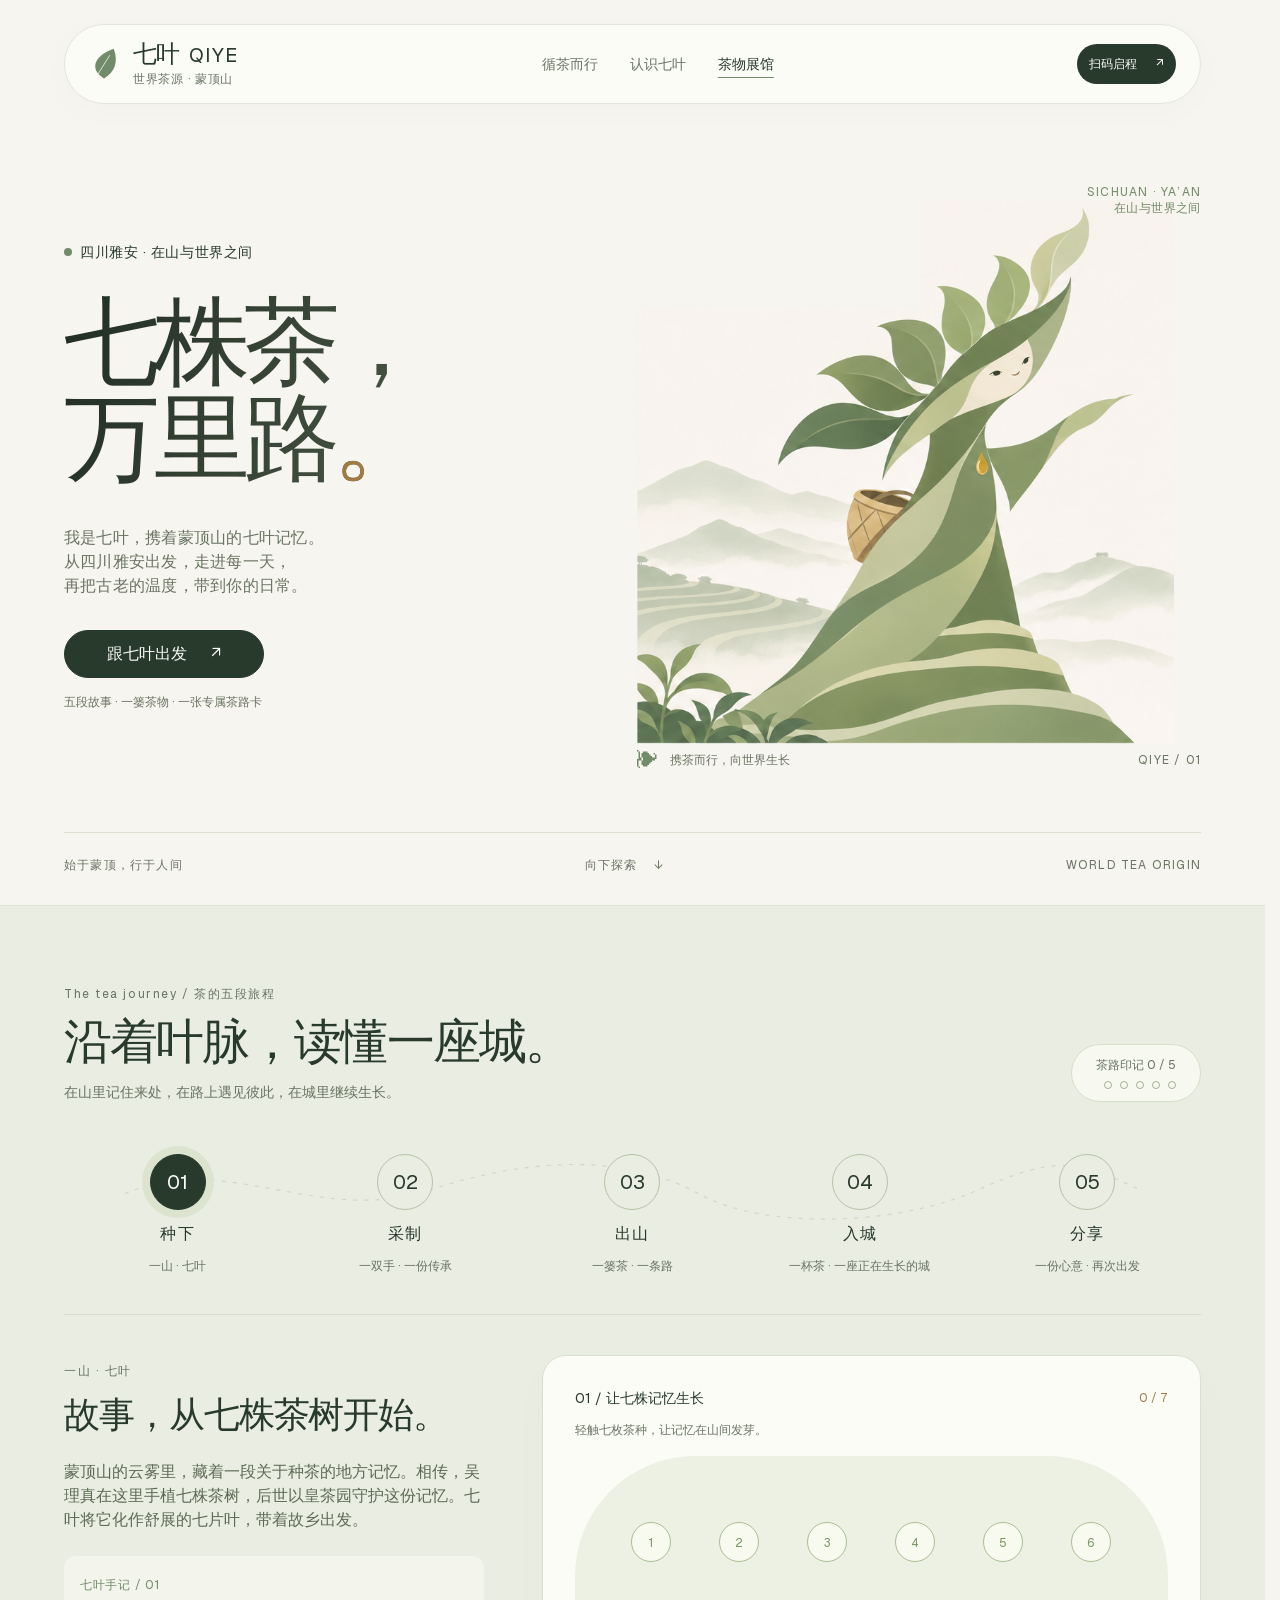
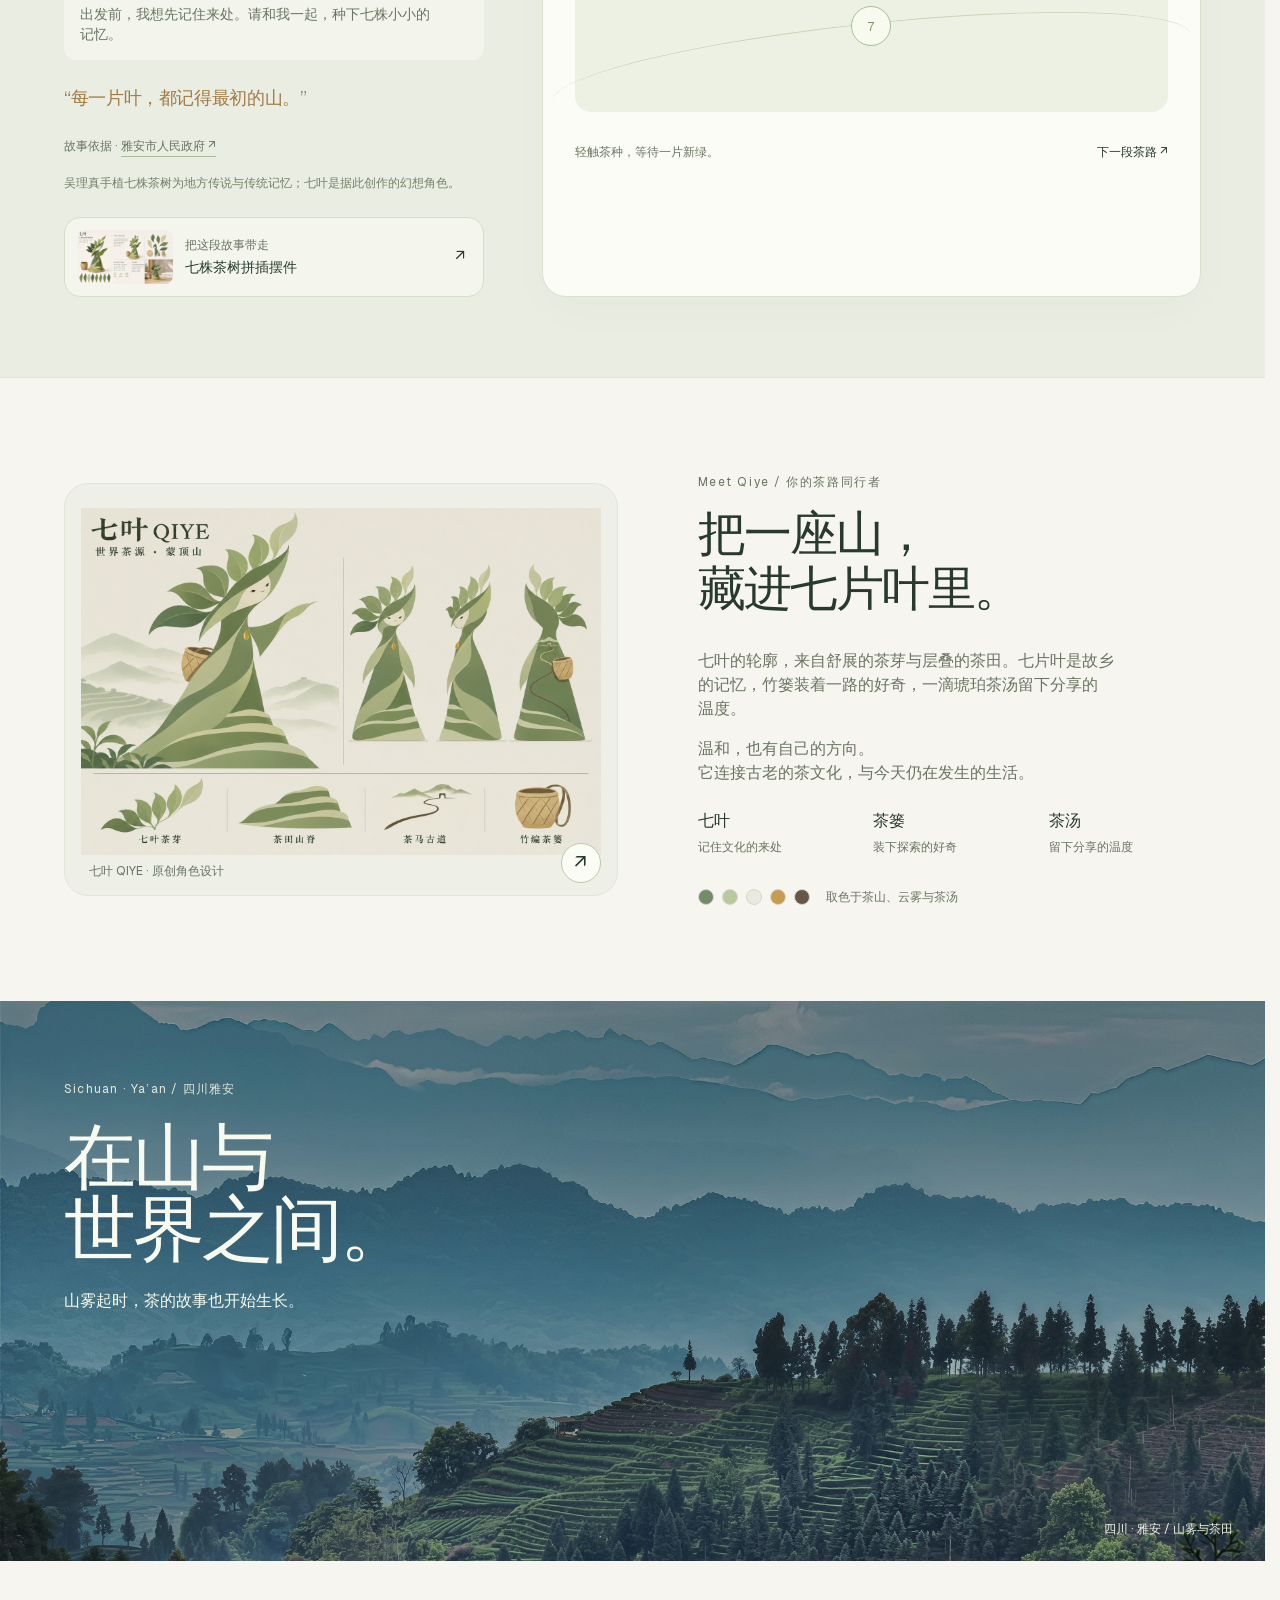
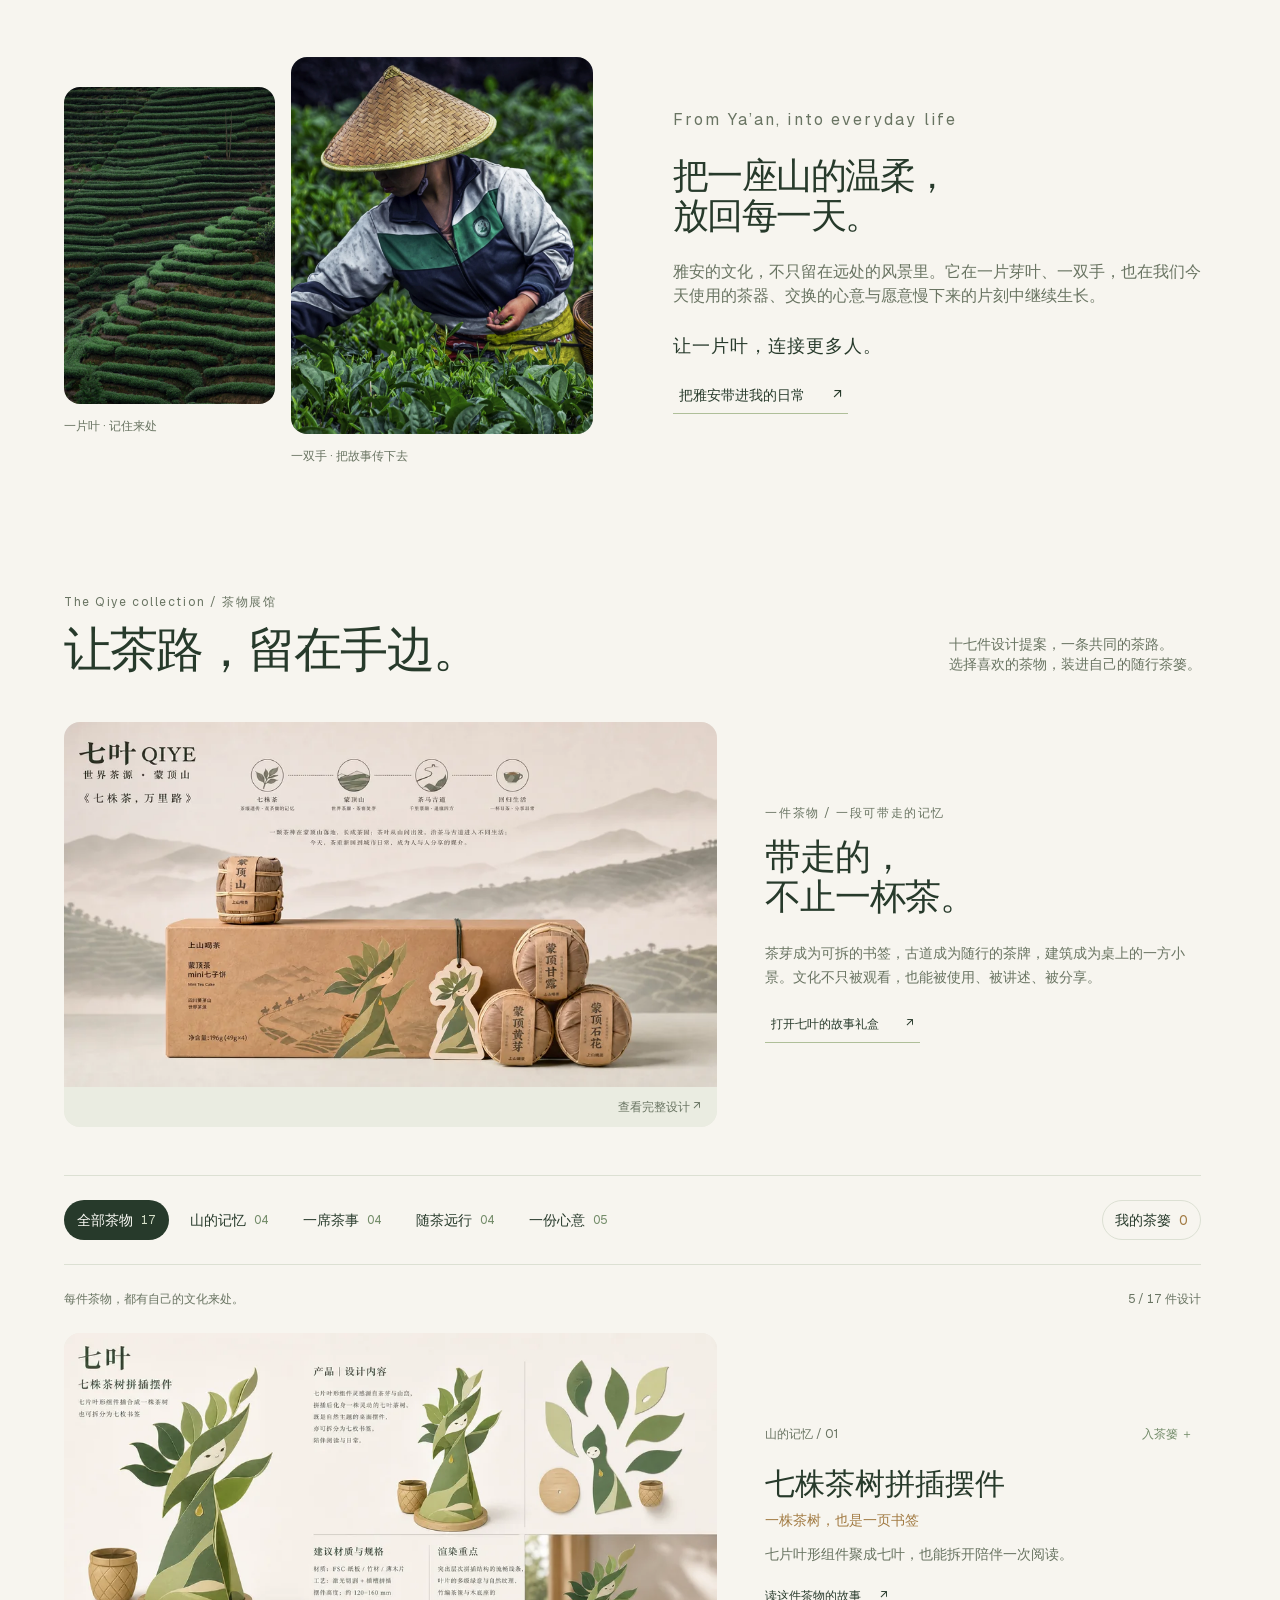
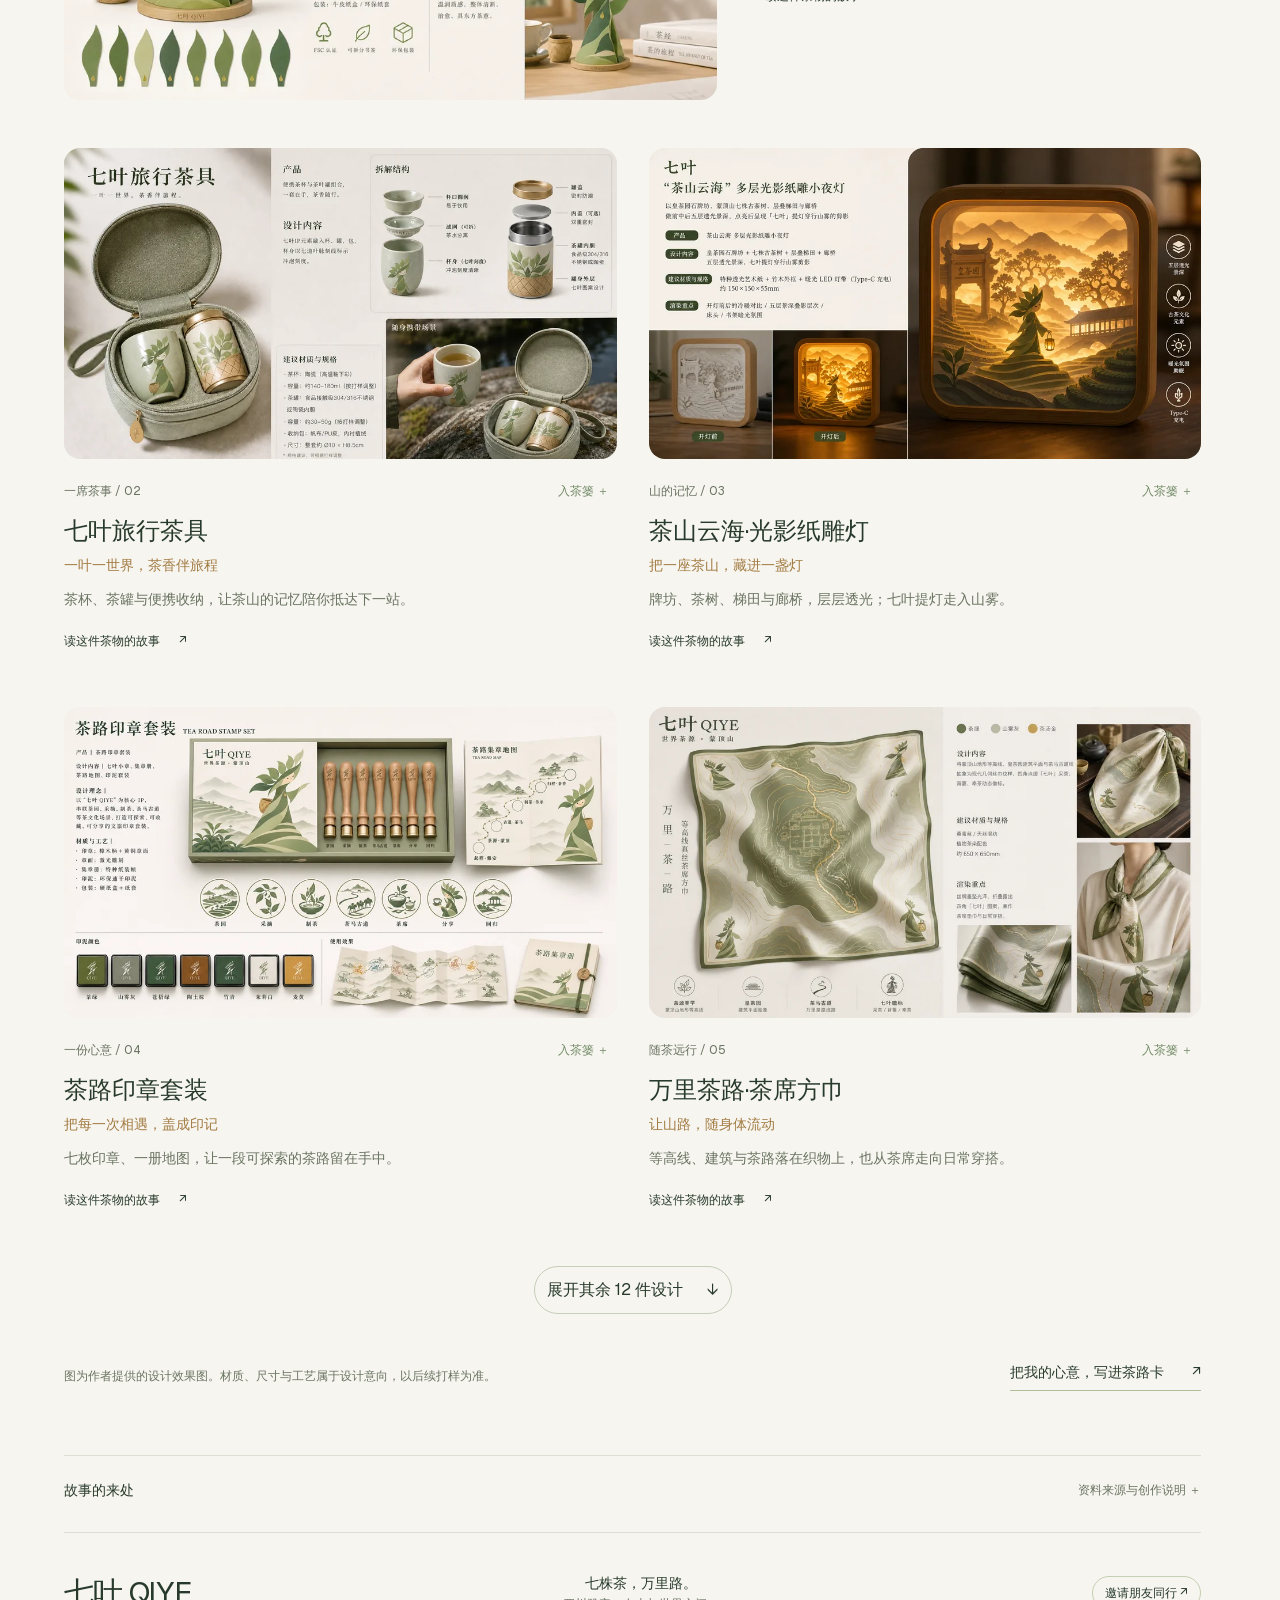
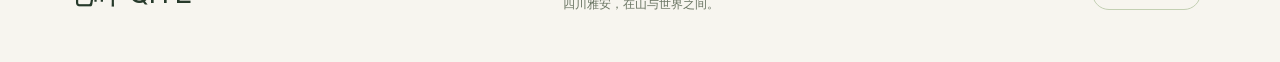
==== commit c6758204: "Emphasize Ya'an story, add photography and fix GitHub QR entry" ====
--- a/index.html
+++ b/index.html
@@ -4,20 +4,20 @@
   <meta charset="utf-8">
   <meta name="viewport" content="width=device-width,initial-scale=1,viewport-fit=cover">
   <meta name="theme-color" content="#f7f5ef">
-  <meta name="description" content="跟随七叶，从蒙顶山的七株记忆走进名山街巷。五段互动茶路、五个城市停留点与十七件文创提案，邀你带走自己的茶路故事。">
+  <meta name="description" content="跟随七叶，从蒙顶山的七株记忆走进名山街巷。五段互动茶路、雅安摄影与十七件文创提案，邀你带走自己的茶路故事。">
   <meta property="og:title" content="七叶 QIYE · 七株茶，万里路">
   <meta property="og:description" content="从一座茶山，到一座茶城，再到你的日常。循茶而行，把故事带走。">
   <meta property="og:type" content="website">
   <meta property="og:image" content="assets/qiye-design.png">
-  <title>七叶 QIYE · 七株茶，万里路</title>
+  <title>七叶 QIYE · 四川雅安，在山与世界之间</title>
   <link rel="icon" href="assets/favicon.svg" type="image/svg+xml">
   <link rel="preload" href="assets/geist-regular.woff2" as="font" type="font/woff2" crossorigin>
-  <link rel="stylesheet" href="styles.css?v=20261111.3">
-  <link rel="stylesheet" href="exhibit.css?v=20261111.3">
+  <link rel="stylesheet" href="styles.css?v=20261114.1">
+  <link rel="stylesheet" href="exhibit.css?v=20261114.1">
   <script defer src="assets/qrcode.min.js"></script>
-  <script defer src="content.js?v=20261111.3"></script>
-  <script defer src="gallery.js?v=20261111.3"></script>
-  <script defer src="app.js?v=20261111.3"></script>
+  <script defer src="content.js?v=20261114.1"></script>
+  <script defer src="gallery.js?v=20261114.1"></script>
+  <script defer src="app.js?v=20261114.1"></script>
 </head>
 <body id="top">
   <a class="skip" href="#journey">跳到茶路互动</a>
@@ -43,9 +43,9 @@
   <main>
     <section class="hero wrap" aria-labelledby="hero-title">
       <div class="hero-copy">
-        <p class="eyebrow"><span></span> 一场从雅安出发的茶文化漫游</p>
+        <p class="eyebrow"><span></span> 四川雅安 · 在山与世界之间</p>
         <h1 id="hero-title">七株茶，<br>万里路<span class="gold">。</span></h1>
-        <p class="hero-intro">我是七叶，携着蒙顶山的七叶记忆。<br>从一座茶山，走进一座茶城，<br>再把古老的温度，带到你的日常。</p>
+        <p class="hero-intro">我是七叶，携着蒙顶山的七叶记忆。<br>从四川雅安出发，走进每一天，<br>再把古老的温度，带到你的日常。</p>
         <a class="button primary" href="#journey">跟七叶出发 <span>↗</span></a>
         <span class="quiet hero-time">五段故事 · 一篓茶物 · 一张专属茶路卡</span>
       </div>
@@ -84,15 +84,18 @@
       </div>
     </section>
 
-    <section class="landscape-section">
-      <img src="assets/tea-garden.jpg" width="1080" height="720" alt="四川雅安名山牛碾坪万亩观光茶园，茶垄顺着丘陵舒展" loading="lazy">
-      <div class="landscape-caption"><p class="eyebrow">A real place, a living culture</p><h2>叶有来处，<br>故事有根。</h2><p>四川 · 雅安名山 · 牛碾坪茶园</p></div>
-      <a class="photo-credit" href="https://zhuanti.mct.gov.cn/xczgshsh2023/cxyh/detail_cha/3865.html" target="_blank" rel="noopener noreferrer">资料图来源：文化和旅游部 · 世界茶源寻根之旅 ↗</a>
+    <section class="landscape-section yaan-landscape" aria-labelledby="yaan-title">
+      <img src="assets/yaan/mountain-mist.webp" width="1920" height="1248" alt="用户提供的雅安摄影：层叠茶田、山林与远处云海" loading="lazy">
+      <div class="landscape-caption"><p class="eyebrow">Sichuan · Ya’an / 四川雅安</p><h2 id="yaan-title">在山与<br>世界之间。</h2><p>山雾起时，茶的故事也开始生长。</p></div>
+      <span class="photo-credit">四川 · 雅安 / 山雾与茶田</span>
     </section>
 
     <section class="city-bridge wrap" aria-labelledby="city-bridge-title">
-      <div><p class="eyebrow">From mountain to city / 从茶山到茶城</p><h2 id="city-bridge-title">古老的茶，<br>在今天继续生长。</h2></div>
-      <div><p>从蒙顶山的文化记忆，到名山河畔的公共生活，再到旧街巷与旧空间的新想象。七叶把茶的远行，续写成一场人与城市的相遇。</p><p class="city-bridge-motto">山为底 <span>·</span> 水为脉 <span>·</span> 茶为魂</p><button class="text-link" type="button" data-jump-chapter="3">走进名山的五个停留点 <span>↗</span></button></div>
+      <div class="yaan-photo-pair">
+        <figure><img src="assets/yaan/tea-terraces.webp" alt="层层起伏的绿色茶垄" width="1067" height="1600" loading="lazy"><figcaption>一片叶 · 记住来处</figcaption></figure>
+        <figure><img src="assets/yaan/tea-picking.webp" alt="戴斗笠的采茶人在茶园中采摘芽叶" width="1920" height="1260" loading="lazy"><figcaption>一双手 · 把故事传下去</figcaption></figure>
+      </div>
+      <div class="city-bridge-copy"><p class="eyebrow">From Ya’an, into everyday life</p><h2 id="city-bridge-title">把一座山的温柔，<br>放回每一天。</h2><p>雅安的文化，不只留在远处的风景里。它在一片芽叶、一双手，也在我们今天使用的茶器、交换的心意与愿意慢下来的片刻中继续生长。</p><p class="city-bridge-motto">让一片叶，连接更多人。</p><button class="text-link" type="button" data-jump-chapter="3">把雅安带进我的日常 <span>↗</span></button></div>
     </section>
 
     <section class="collection-section wrap" id="collection" aria-labelledby="collection-title">
@@ -112,10 +115,10 @@
     </section>
 
     <section class="sources-section wrap" id="about-project">
-      <details><summary><span>故事的来处</span><span>资料来源与创作说明 ＋</span></summary><div id="sources-list"></div><p class="source-note">文化叙述依据公开资料整理；七叶角色、文创与互动为原创设计转译。城市节点另参考用户提供的官方参赛命题资料，停留活动与旧址更新内容为设计提案；古道与城市图形不是导航地图。文创展示均为设计效果图，未据此宣称完成生产或性能验证。茶园资料图权利归原权利人，商业宣传前需取得授权或替换为自有摄影。</p><p class="source-note">本原型无需登录，不收集付款或订单信息；昵称、留言、心境、茶篓和旅程进度仅保留在当前浏览器。生成图片前请自行确认愿意分享的内容。可随时清除本机记录。</p><button class="text-button" id="reset-progress">清除本机旅程与茶篓记录</button></details>
+      <details><summary><span>故事的来处</span><span>资料来源与创作说明 ＋</span></summary><div id="sources-list"></div><p class="source-note">文化叙述依据公开资料整理；七叶角色、文创与互动为原创设计转译。“入城”以生活片刻承接地方文化，不标注具体游览点位；古道图形为文化联系示意，不作导航。文创展示均为设计效果图，未据此宣称完成生产或性能验证。雅安摄影由用户提供，属于网络参考素材，原作者及具体出处待补充；图片权利归原权利人。</p><p class="source-note">本原型无需登录，不收集付款或订单信息；昵称、留言、心境、茶篓和旅程进度仅保留在当前浏览器。生成图片前请自行确认愿意分享的内容。可随时清除本机记录。</p><button class="text-button" id="reset-progress">清除本机旅程与茶篓记录</button></details>
     </section>
   </main>
-  <footer class="wrap"><a class="footer-logo" href="#top">七叶 QIYE</a><p>七株茶，万里路。<br><span>从蒙顶山出发，连接每一个愿意分享的人。</span></p><button class="text-button qr-open">邀请朋友同行 ↗</button></footer>
+  <footer class="wrap"><a class="footer-logo" href="#top">七叶 QIYE</a><p>七株茶，万里路。<br><span>四川雅安，在山与世界之间。</span></p><button class="text-button qr-open">邀请朋友同行 ↗</button></footer>
 
   <dialog id="product-dialog" class="product-dialog" aria-labelledby="product-dialog-title">
     <header class="product-dialog-head"><span class="eyebrow">Qiye collection / 设计档案</span><button class="dialog-close" data-close aria-label="关闭文创设计">×</button></header>
@@ -125,7 +128,7 @@
     <div class="product-dialog-bottom"><div class="viewer-nav"><button class="viewer-arrow" id="product-prev" aria-label="上一件文创">←</button><button class="viewer-arrow" id="product-next" aria-label="下一件文创">→</button></div><button class="button primary" id="product-save">放进我的茶篓 ＋</button><button class="text-link" id="product-story">循着故事回去 <span>↗</span></button></div>
     <p class="detail-disclaimer">展板中的结构、尺寸与工艺为设计建议。文化事实与文创转译有所区分，实际制作以打样校核为准。</p>
   </dialog>
-  <dialog id="qr-dialog" aria-labelledby="qr-title"><button class="dialog-close" data-close aria-label="关闭二维码">×</button><p class="eyebrow">Let the journey begin</p><h2 id="qr-title">把茶路，带到手机上。</h2><div id="site-qr" class="qr-code"></div><p>扫码，跟七叶一起从蒙顶山出发。</p><div class="dialog-actions"><button class="button primary" id="download-qr">保存二维码</button><button class="button secondary" id="copy-link">复制链接</button></div><p class="quiet">无需登录 · 手机与电脑均可体验</p></dialog>
+  <dialog id="qr-dialog" aria-labelledby="qr-title"><button class="dialog-close" data-close aria-label="关闭二维码">×</button><p class="eyebrow">Let the journey begin</p><h2 id="qr-title">把茶路，带到手机上。</h2><div id="site-qr" class="qr-code"></div><p>扫码，走进四川雅安的茶文化故事。</p><div class="dialog-actions"><button class="button primary" id="download-qr">保存二维码</button><button class="button secondary" id="copy-link">复制链接</button></div><p class="quiet">固定前往 GitHub 公开入口 · 无需登录</p></dialog>
   <dialog id="design-dialog" class="design-dialog" aria-label="完整七叶设计展板"><button class="dialog-close" data-close aria-label="关闭设计图">×</button><img src="assets/qiye-design.png" alt="七叶完整设计展板"></dialog>
   <dialog id="card-dialog" aria-labelledby="card-title"><button class="dialog-close" data-close aria-label="关闭茶路卡">×</button><h2 id="card-title">你的今日茶路卡</h2><img id="card-preview" alt="生成的七叶专属茶路卡"><div class="dialog-actions"><button class="button primary" id="save-card">保存图片 ↓</button><button class="button secondary" id="native-share">分享心意 ↗</button></div><p class="quiet" id="save-tip">若浏览器打开了图片，可长按图片保存。</p></dialog>
   <div class="toast" role="status" id="toast"></div>
--- a/exhibit.css
+++ b/exhibit.css
@@ -231,3 +231,53 @@
 .exhibit-grid.is-compact .exhibit-card:nth-child(6n+1) { grid-column: auto; display: block; }
 .exhibit-grid.is-compact .exhibit-card:nth-child(6n+1) .exhibit-copy { padding-top: 16px; }
 .exhibit-grid.is-compact .exhibit-card:nth-child(6n+1) .exhibit-copy h3 { font-size: 24px; line-height: 32px; margin-top: 8px; }
+/* 2026.11 / 雅安摄影与生活片刻。真实影像与独立的文创提案并置。 */
+.hero-copy .eyebrow { font-size: 14px; line-height: 20px; color: var(--ink); letter-spacing: .04em; }
+.yaan-landscape { height: 560px; }
+.yaan-landscape > img { object-position: center 46%; filter: brightness(.78) saturate(.85); }
+.yaan-landscape .landscape-caption h2 { font-size: 72px; line-height: 1; margin-block: 24px; }
+.yaan-landscape .landscape-caption > p:last-child { font-size: 16px; line-height: 24px; }
+.yaan-photo-pair { display: grid; grid-template-columns: .7fr 1fr; gap: 16px; align-items: center; }
+.yaan-photo-pair figure { margin: 0; min-width: 0; }
+.yaan-photo-pair img { width: 100%; object-fit: cover; border-radius: 16px; }
+.yaan-photo-pair figure:first-child img { aspect-ratio: 2/3; }
+.yaan-photo-pair figure:last-child img { aspect-ratio: 4/5; }
+.yaan-photo-pair figcaption { font-size: 12px; line-height: 20px; color: var(--muted); margin-top: 12px; }
+.city-bridge-copy h2 { font-size: 36px; line-height: 40px; margin-bottom: 24px; }
+.city-bridge-copy > p:not(.eyebrow):not(.city-bridge-motto) { font-size: 16px; line-height: 24px; color: var(--muted); }
+.city-moment-options { display: flex; flex-wrap: wrap; gap: 8px; margin-top: 24px; }
+.city-moment-options button { min-height: 40px; border: 1px solid var(--line); border-radius: 9999px; background: transparent; padding: 8px 16px; font-size: 14px; line-height: 20px; transition: background 300ms var(--motion), color 300ms var(--motion); }
+.city-moment-options button:hover { background: #edf1e4; }
+.city-moment-options button[aria-pressed=true] { color: var(--surface); background: var(--ink); border-color: var(--ink); }
+.city-photograph { margin: 24px 0 0; background: #e9ede2; border-radius: 16px; overflow: hidden; }
+.city-photograph img { width: 100%; height: auto; aspect-ratio: 16/10; object-fit: cover; object-position: center; }
+.city-photograph figcaption { display: flex; justify-content: space-between; gap: 12px; padding: 12px 16px; font-size: 12px; line-height: 16px; color: var(--muted); }
+.city-moment-story { margin-top: 24px; }
+.city-moment-story .eyebrow { letter-spacing: .04em; color: var(--green); }
+.city-moment-story h4 { font-size: 24px; line-height: 32px; font-weight: 500; text-wrap: balance; margin: 8px 0; }
+.city-moment-story > p:not(.eyebrow) { font-size: 14px; line-height: 24px; color: var(--muted); }
+.city-tea-pair { display: grid; grid-template-columns: 96px 1fr 16px; align-items: center; gap: 16px; width: 100%; margin-top: 16px; padding: 12px; background: #f2f4eb; border: 1px solid var(--line); border-radius: 16px; text-align: left; transition: background 300ms var(--motion),transform 500ms var(--motion); }
+.city-tea-pair:hover { background: #e9ede2; transform: translateY(-2px); }
+.city-tea-pair img { width: 96px; height: auto; border-radius: 8px; }
+.city-tea-pair small, .city-tea-pair strong { display: block; }
+.city-tea-pair small { font-size: 12px; line-height: 16px; color: var(--muted); }
+.city-tea-pair strong { margin-top: 4px; font-size: 14px; line-height: 20px; font-weight: 500; }
+.city-tea-pair b { font-size: 16px; font-weight: 400; }
+@media (max-width:680px) {
+  .hero-copy .eyebrow { font-size: 12px; line-height: 20px; letter-spacing: .02em; }
+  .yaan-landscape { height: 432px; }
+  .yaan-landscape .landscape-caption h2 { font-size: 48px; line-height: 1; }
+  .yaan-landscape .landscape-caption > p:last-child { font-size: 14px; line-height: 20px; }
+  .yaan-photo-pair { gap: 16px; }
+  .city-bridge-copy h2 { font-size: 30px; line-height: 36px; margin-top: 16px; }
+  .city-moment-options { gap: 8px; margin-top: 16px; }
+  .city-moment-options button { font-size: 12px; line-height: 20px; padding-inline: 12px; }
+  .city-photograph { margin-top: 16px; }
+  .city-photograph img { aspect-ratio: 4/3; }
+  .city-photograph figcaption { flex-wrap: wrap; gap: 4px 12px; padding: 12px; }
+  .city-moment-story { margin-top: 16px; }
+  .city-moment-story h4 { font-size: 20px; line-height: 28px; }
+  .city-tea-pair { grid-template-columns: 64px 1fr 16px; gap: 12px; }
+  .city-tea-pair img { width: 64px; }
+}
+@media (prefers-reduced-motion:reduce) { .city-tea-pair { transition: opacity 300ms var(--motion); transform: none; } }
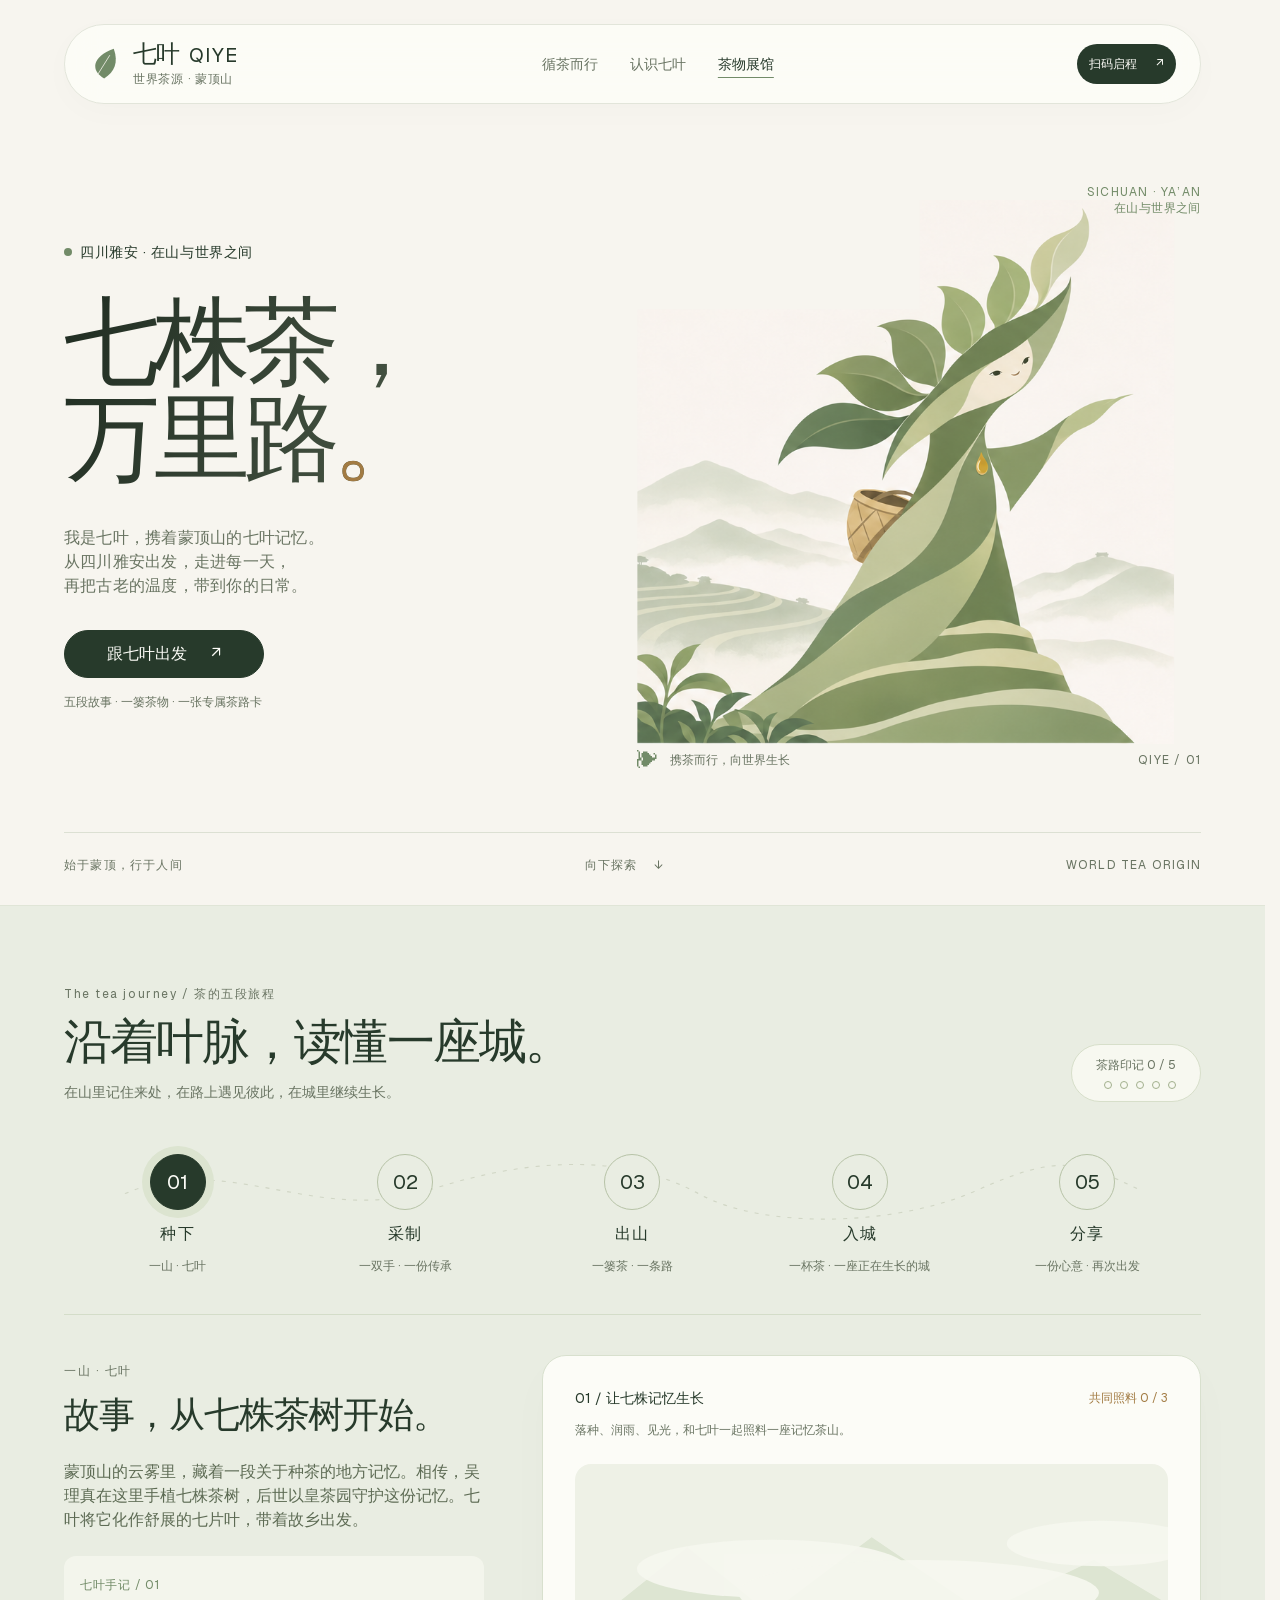
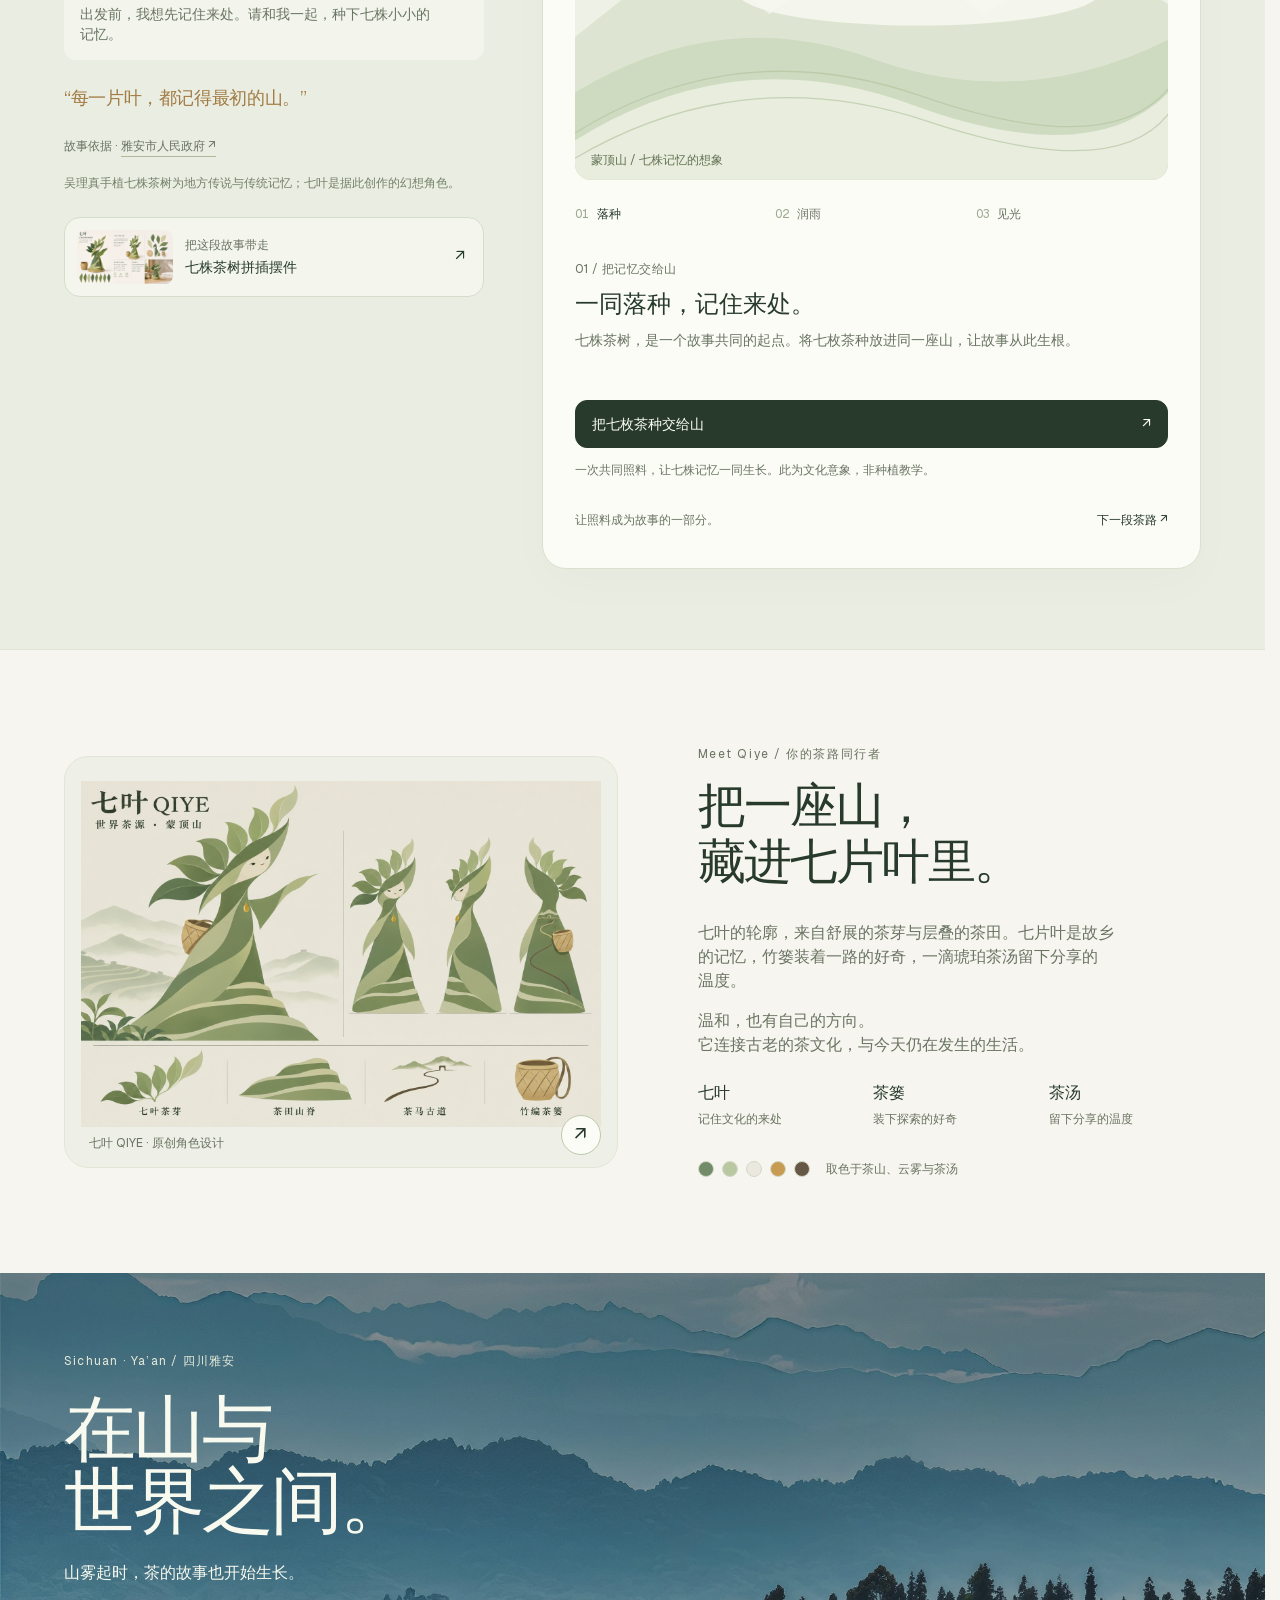
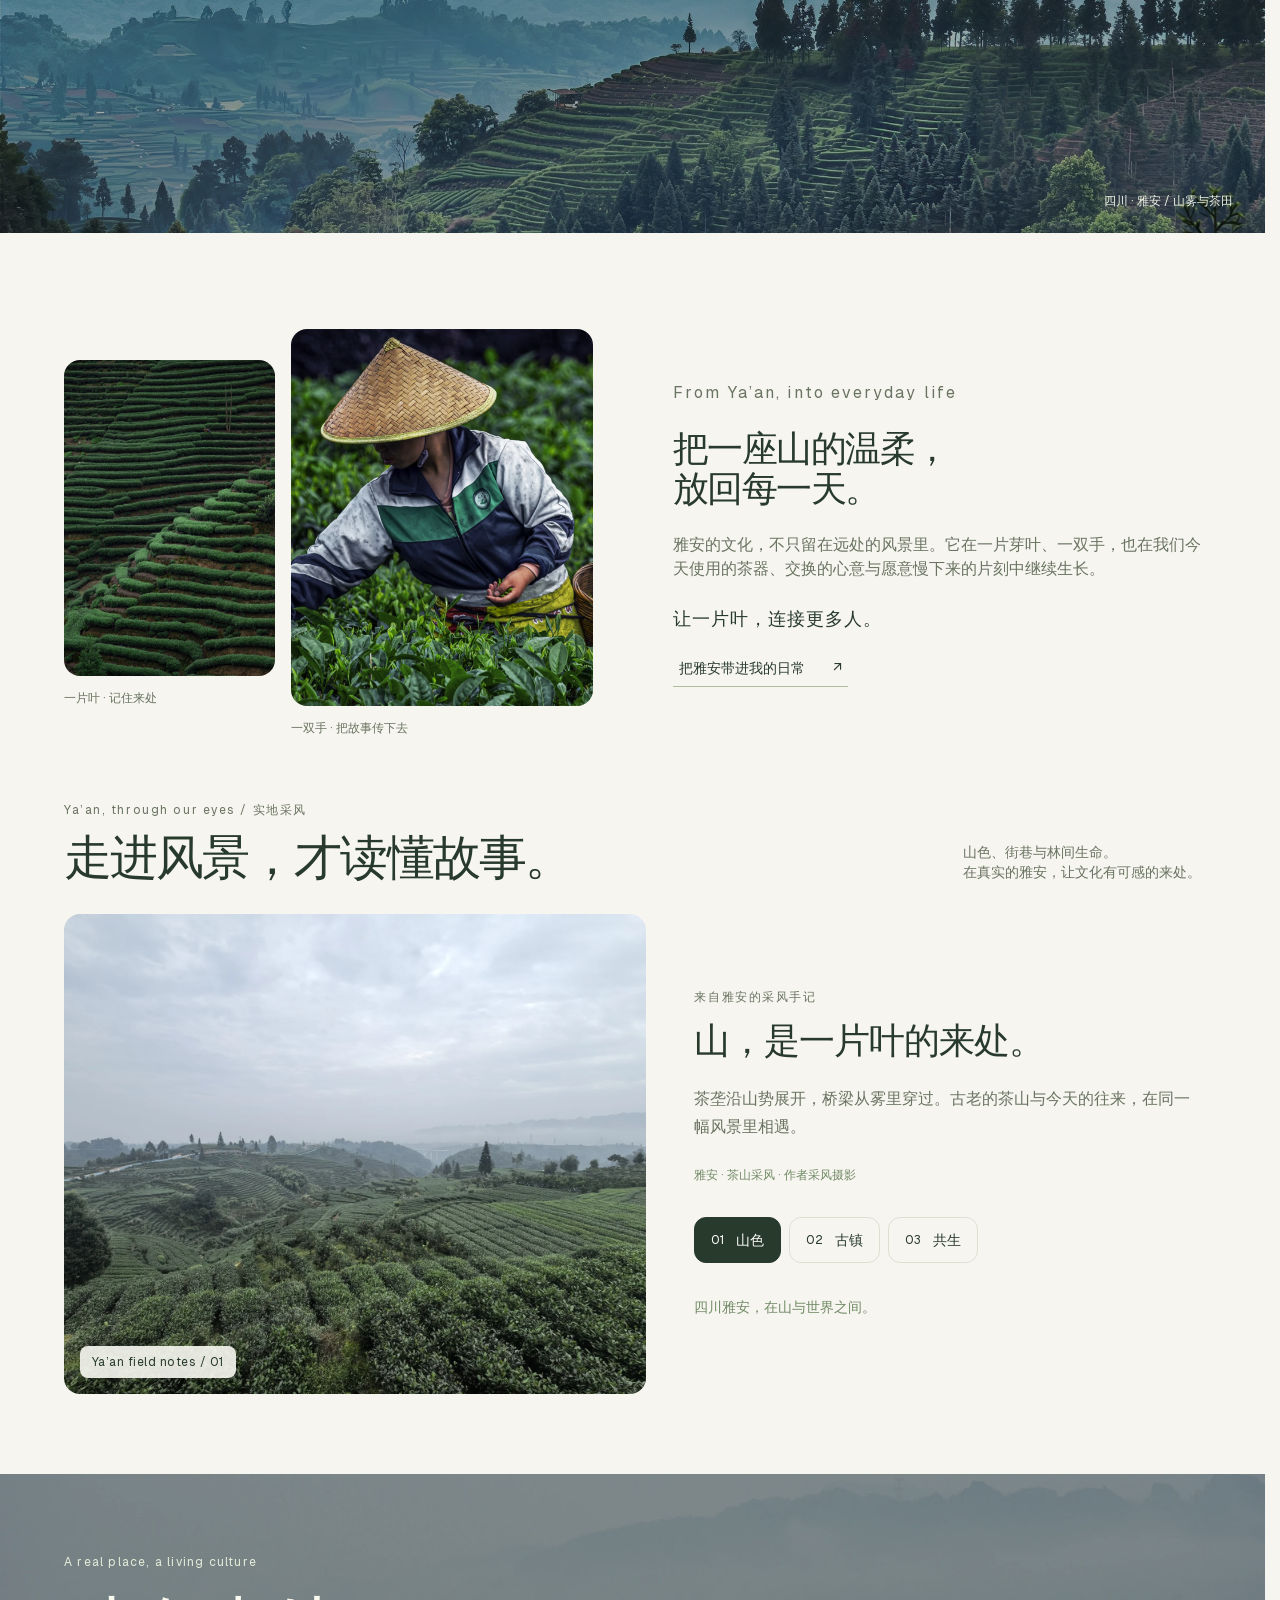
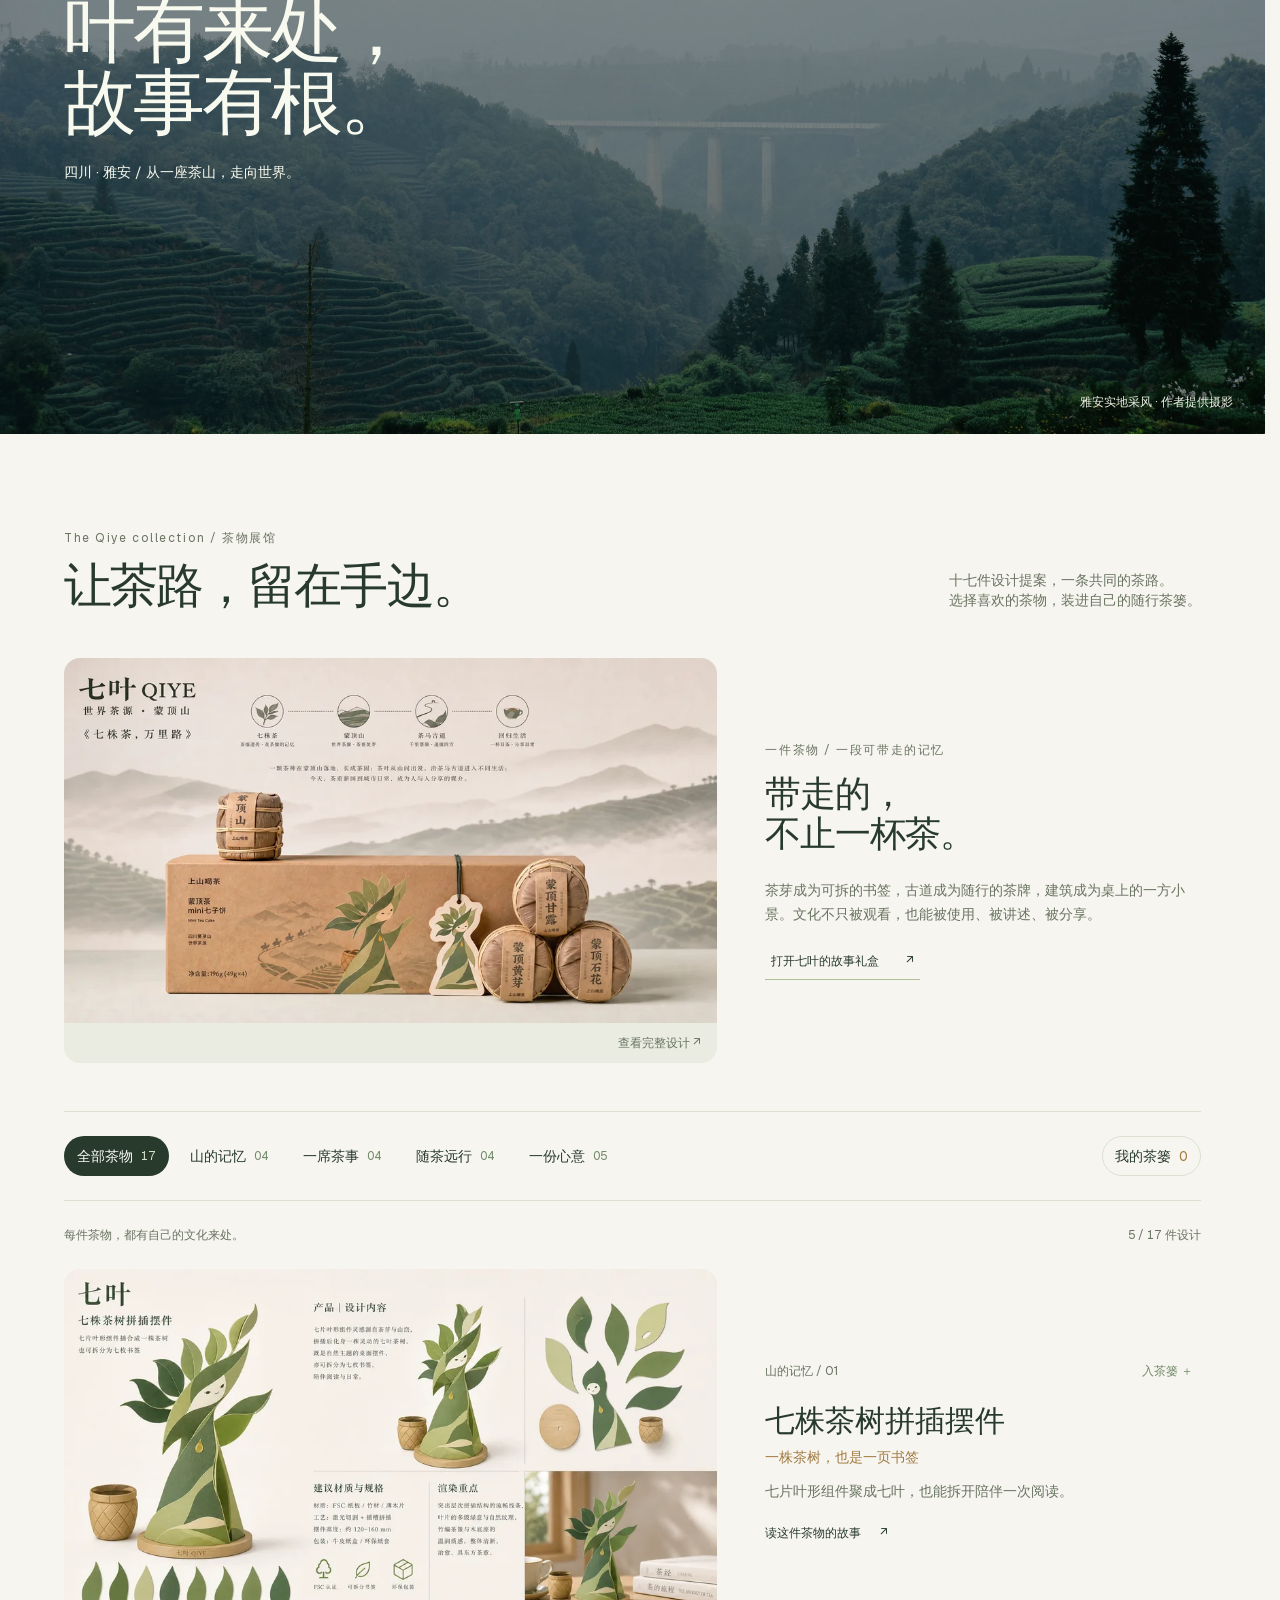
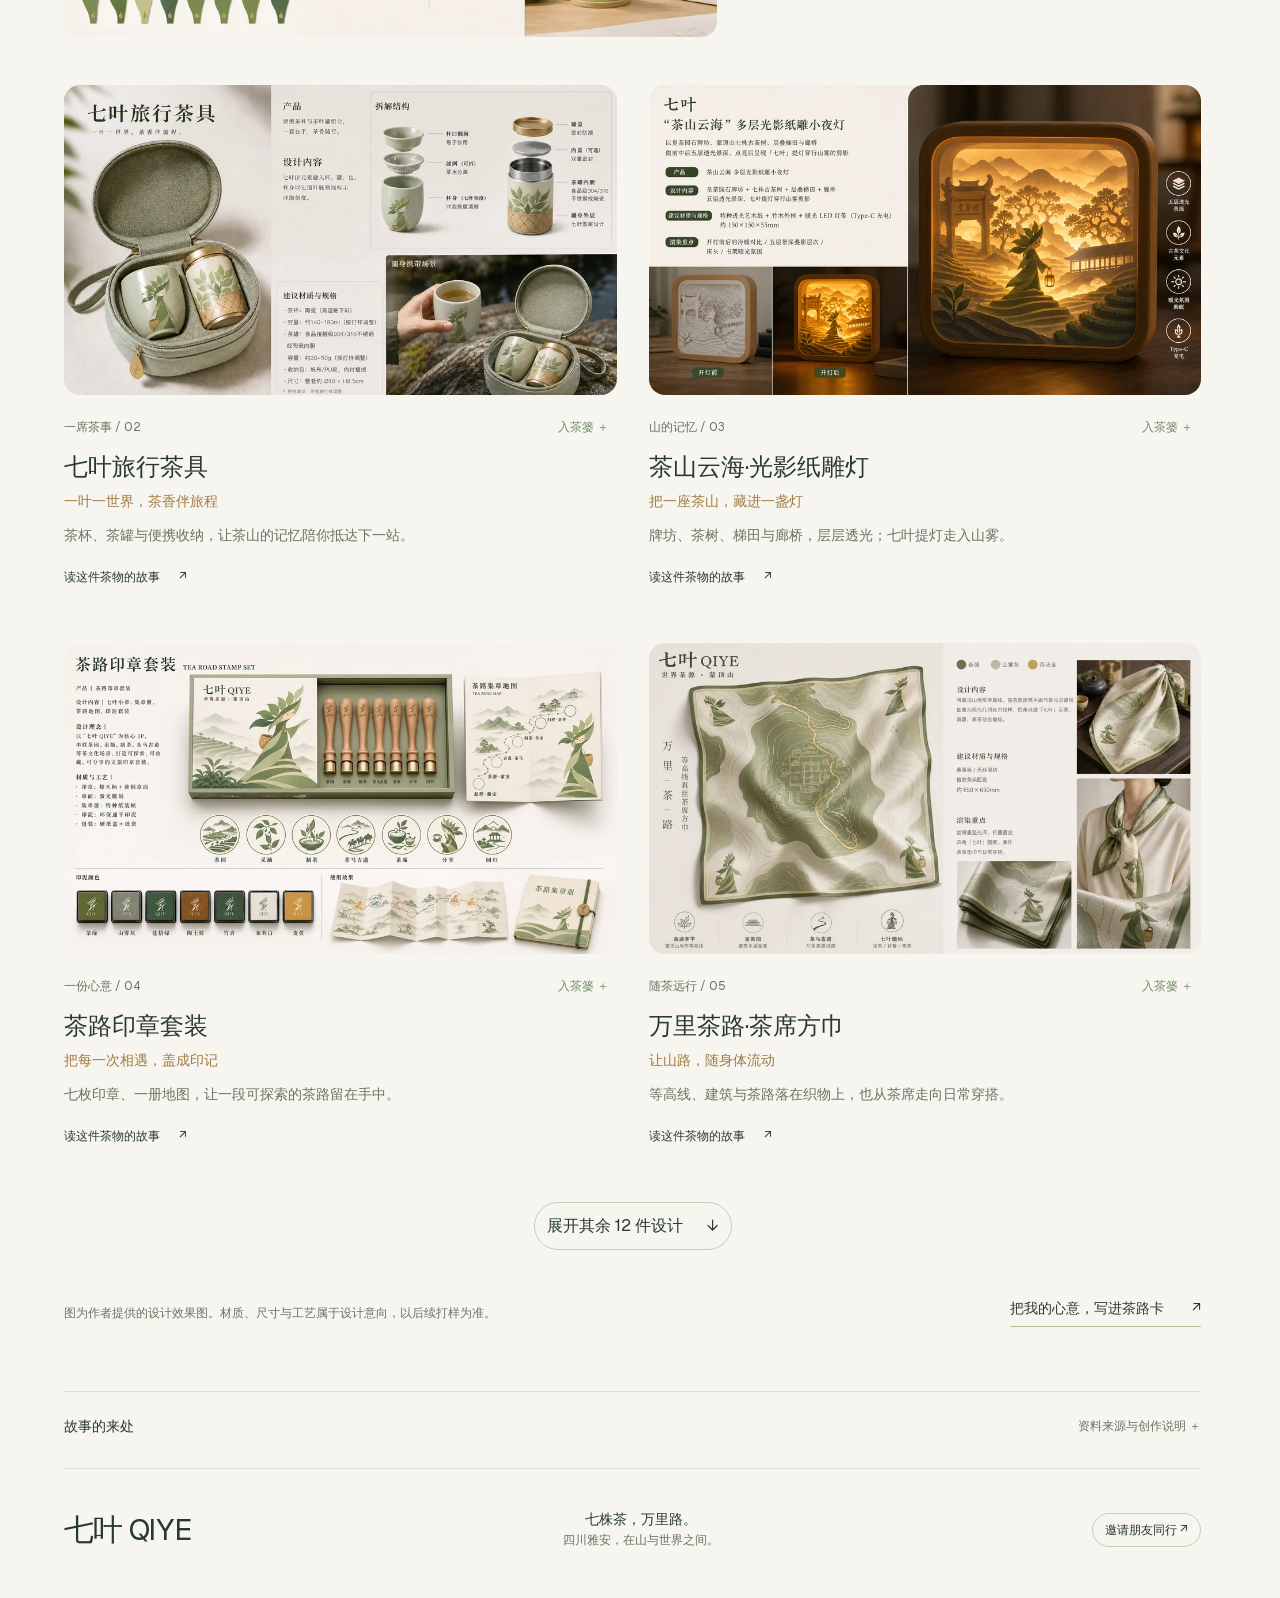
==== commit ac3ef560: "Deepen garden and craft interactions, restore tea origin photo and add Ya'an field notes" ====
--- a/index.html
+++ b/index.html
@@ -12,12 +12,14 @@
   <title>七叶 QIYE · 四川雅安，在山与世界之间</title>
   <link rel="icon" href="assets/favicon.svg" type="image/svg+xml">
   <link rel="preload" href="assets/geist-regular.woff2" as="font" type="font/woff2" crossorigin>
-  <link rel="stylesheet" href="styles.css?v=20261114.1">
-  <link rel="stylesheet" href="exhibit.css?v=20261114.1">
+  <link rel="stylesheet" href="styles.css?v=20261114.2">
+  <link rel="stylesheet" href="exhibit.css?v=20261114.2">
+  <link rel="stylesheet" href="journey-details.css?v=20261114.2">
   <script defer src="assets/qrcode.min.js"></script>
-  <script defer src="content.js?v=20261114.1"></script>
-  <script defer src="gallery.js?v=20261114.1"></script>
-  <script defer src="app.js?v=20261114.1"></script>
+  <script defer src="content.js?v=20261114.2"></script>
+  <script defer src="gallery.js?v=20261114.2"></script>
+  <script defer src="journey-details.js?v=20261114.2"></script>
+  <script defer src="app.js?v=20261114.2"></script>
 </head>
 <body id="top">
   <a class="skip" href="#journey">跳到茶路互动</a>
@@ -98,6 +100,17 @@
       <div class="city-bridge-copy"><p class="eyebrow">From Ya’an, into everyday life</p><h2 id="city-bridge-title">把一座山的温柔，<br>放回每一天。</h2><p>雅安的文化，不只留在远处的风景里。它在一片芽叶、一双手，也在我们今天使用的茶器、交换的心意与愿意慢下来的片刻中继续生长。</p><p class="city-bridge-motto">让一片叶，连接更多人。</p><button class="text-link" type="button" data-jump-chapter="3">把雅安带进我的日常 <span>↗</span></button></div>
     </section>
 
+    <section class="field-section wrap" aria-labelledby="field-title">
+      <div class="section-heading"><div><p class="eyebrow">Ya’an, through our eyes / 实地采风</p><h2 id="field-title">走进风景，才读懂故事。</h2></div><p class="section-aside">山色、街巷与林间生命。<br>在真实的雅安，让文化有可感的来处。</p></div>
+      <div class="field-notebook" id="field-notebook"></div>
+    </section>
+
+    <section class="landscape-section origin-landscape" aria-labelledby="origin-title">
+      <img src="assets/field/tea-origin.webp" width="2400" height="1399" alt="作者提供的雅安茶山摄影：雾中山峦、层叠茶田和穿行其间的桥梁" loading="lazy">
+      <div class="landscape-caption"><p class="eyebrow">A real place, a living culture</p><h2 id="origin-title">叶有来处，<br>故事有根。</h2><p>四川 · 雅安 / 从一座茶山，走向世界。</p></div>
+      <span class="photo-credit">雅安实地采风 · 作者提供摄影</span>
+    </section>
+
     <section class="collection-section wrap" id="collection" aria-labelledby="collection-title">
       <div class="section-heading">
         <div><p class="eyebrow">The Qiye collection / 茶物展馆</p><h2 id="collection-title">让茶路，留在手边。</h2></div>
@@ -115,7 +128,7 @@
     </section>
 
     <section class="sources-section wrap" id="about-project">
-      <details><summary><span>故事的来处</span><span>资料来源与创作说明 ＋</span></summary><div id="sources-list"></div><p class="source-note">文化叙述依据公开资料整理；七叶角色、文创与互动为原创设计转译。“入城”以生活片刻承接地方文化，不标注具体游览点位；古道图形为文化联系示意，不作导航。文创展示均为设计效果图，未据此宣称完成生产或性能验证。雅安摄影由用户提供，属于网络参考素材，原作者及具体出处待补充；图片权利归原权利人。</p><p class="source-note">本原型无需登录，不收集付款或订单信息；昵称、留言、心境、茶篓和旅程进度仅保留在当前浏览器。生成图片前请自行确认愿意分享的内容。可随时清除本机记录。</p><button class="text-button" id="reset-progress">清除本机旅程与茶篓记录</button></details>
+      <details><summary><span>故事的来处</span><span>资料来源与创作说明 ＋</span></summary><div id="sources-list"></div><p class="source-note">文化叙述依据公开资料整理；七叶角色、文创与互动为原创设计转译。“入城”以生活片刻承接地方文化，不标注具体游览点位；古道图形为文化联系示意，不作导航。文创展示均为设计效果图，未据此宣称完成生产或性能验证。“雅安采风手记”及“叶有来处，故事有根”大图使用作者提供的实地采风摄影；其余雅安氛围摄影为用户提供的网络参考素材，原作者及具体出处待补充。制茶工序组图引自中国非遗网，原页未逐图注明摄影者；公开展示前须核对参赛与传播使用授权。图片权利归原权利人。</p><p class="source-note">本原型无需登录，不收集付款或订单信息；昵称、留言、心境、茶篓和旅程进度仅保留在当前浏览器。生成图片前请自行确认愿意分享的内容。可随时清除本机记录。</p><button class="text-button" id="reset-progress">清除本机旅程与茶篓记录</button></details>
     </section>
   </main>
   <footer class="wrap"><a class="footer-logo" href="#top">七叶 QIYE</a><p>七株茶，万里路。<br><span>四川雅安，在山与世界之间。</span></p><button class="text-button qr-open">邀请朋友同行 ↗</button></footer>
--- a/journey-details.css
+++ b/journey-details.css
@@ -0,0 +1,146 @@
+/* 追加细节层，不改原有揉转动画、品牌色与五章架构。 */
+.memory-garden { --rain-progress: 0; margin-top: 24px; }
+.garden-scene { position: relative; background: #EEF1E6; border-radius: 16px; overflow: hidden; }
+.garden-scene svg { width: 100%; height: auto; display: block; }
+.garden-scene-note { position: absolute; left: 16px; bottom: 12px; font-size: 12px; line-height: 16px; color: #627251; }
+.garden-tree { transform-box: fill-box; transform-origin: 50% 100%; transform: scale(0); opacity: 0; }
+.tree-stem { fill: none; stroke: #728B68; stroke-width: 2; }
+.tree-vein { fill: none; stroke: #EAE8DF; stroke-width: .7; opacity: .6; }
+.garden-seed { fill: #9B815D; opacity: 0; }
+.garden-cloud { opacity: .9; transition: transform 1.2s var(--motion),opacity 1.2s var(--motion); }
+.garden-rain { opacity: 0; }
+.garden-sun { opacity: 0; transition: opacity 1.2s var(--motion); }
+.garden-phase-1 .garden-seed { animation: seed-settle 900ms var(--motion) both; animation-delay: calc(var(--order)*90ms); }
+.garden-phase-1 .garden-cloud { transform: translateX(calc(var(--rain-progress)*-30px)); }
+.garden-phase-1 .garden-rain { opacity: var(--rain-progress); }
+.garden-phase-2 .garden-tree { opacity: 1; transform: scale(.5); animation: young-growth 1.2s var(--motion) both; animation-delay: calc(var(--order)*80ms); }
+.garden-phase-2 .garden-rain { opacity: .65; animation: rain-leaving 2s var(--motion) both; }
+.garden-phase-2 .garden-cloud { opacity: .65; }
+.garden-phase-3 .garden-tree { opacity: 1; transform: scale(1); animation: memory-growth 1.6s var(--motion) both; animation-delay: calc(var(--order)*100ms); }
+.garden-phase-3 .garden-cloud { opacity: .18; transform: translateX(-80px); }
+.garden-phase-3 .garden-sun { opacity: .8; }
+.garden-phase-3 .garden-scene { background: #F2F3E5; }
+.garden-steps { list-style: none; padding: 0; margin: 16px 0 24px; display: grid; grid-template-columns: repeat(3,1fr); gap: 8px; }
+.garden-steps li { padding: 8px 0; display: flex; align-items: center; gap: 8px; font-size: 12px; line-height: 20px; color: var(--muted); }
+.garden-steps span { font-variant-numeric: tabular-nums; color: #9BA78E; }
+.garden-steps li[aria-current], .garden-steps .is-done { color: var(--ink); }
+.garden-steps b { font-weight: 400; color: var(--green); }
+.garden-story h4 { font-size: 24px; line-height: 32px; font-weight: 500; margin: 8px 0; text-wrap: balance; }
+.garden-story > p:last-child { font-size: 14px; line-height: 24px; color: var(--muted); min-height: 48px; }
+.garden-story .eyebrow { font-size: 12px; letter-spacing: .04em; }
+.garden-action { min-height: 48px; width: 100%; display: flex; align-items: center; justify-content: space-between; gap: 16px; padding: 12px 16px; margin-top: 24px; background: var(--ink); color: var(--surface); border: 1px solid var(--ink); border-radius: 12px; font-size: 14px; line-height: 20px; transition: background 300ms var(--motion), transform 500ms var(--motion); }
+.garden-action:hover { background: #4E6447; }
+.garden-action:active { transform: scale(.98); }
+.garden-footnote { font-size: 12px; line-height: 20px; color: var(--muted); margin-top: 12px; }
+.rain-control { margin-top: 24px; padding: 16px; background: #EEF1E6; border-radius: 12px; }
+.rain-control label { display: flex; justify-content: space-between; gap: 12px; font-size: 12px; line-height: 20px; }
+.rain-control output { color: var(--green); min-width: 32px; font-variant-numeric: tabular-nums; text-align: right; }
+.rain-control input { display: block; width: 100%; height: 32px; margin: 12px 0 0; accent-color: #728B68; cursor: ew-resize; }
+.rain-control p { font-size: 12px; line-height: 20px; color: var(--muted); }
+@keyframes seed-settle { from { opacity: 0; transform: translateY(-65px); } 65% { opacity: 1; transform: translateY(3px); } to { opacity: 1; transform: translateY(0); } }
+@keyframes young-growth { from { opacity: 0; transform: scale(.05); } to { opacity: 1; transform: scale(.5); } }
+@keyframes memory-growth { from { opacity: .5; transform: scale(.5); } to { opacity: 1; transform: scale(1); } }
+@keyframes rain-leaving { from { opacity: .7; transform: translateY(-16px); } to { opacity: 0; transform: translateY(24px); } }
+/* 捧与撒：器皿保持稳定，芽叶与双手形成动作关系。揉沿用 styles.css。 */
+.craft-stage { height: 256px; margin-block: 8px; }
+.craft-stage .tea-bowl.motion-lift { animation: none; }
+.craft-stage .tea-bowl.motion-lift i { animation: qiye-cup-leaves 3.6s var(--motion) both; transition: none; }
+.craft-stage .tea-bowl.motion-release i { --scatter-x: calc((var(--leaf) - 3.5)*11px); animation: qiye-scatter-leaves 3.6s var(--motion) both; animation-delay: calc(var(--leaf)*45ms); transition: none; }
+.craft-hands { position: absolute; width: 300px; height: 188px; max-width: 100%; top: 48px; left: 50%; transform: translateX(-50%); overflow: visible; pointer-events: none; }
+.craft-hands path { fill: #EAE8DF; stroke: #8C9B7B; stroke-width: 1.3; stroke-linejoin: round; stroke-linecap: round; }
+.craft-hands path + path { fill: none; opacity: .6; }
+.hand-left, .hand-right { opacity: 0; }
+.gesture-lift .hand-left, .gesture-lift .hand-right { animation: qiye-cup-hands 3.6s var(--motion) both; }
+.gesture-release .hand-left, .gesture-release .hand-right { animation: qiye-open-hands 3.6s var(--motion) both; }
+.craft-motion-note { position: absolute; bottom: 8px; left: 0; right: 0; text-align: center; font-size: 12px; line-height: 20px; letter-spacing: .12em; color: var(--muted); }
+.craft-replay-hint { text-align: right; font-size: 12px; line-height: 20px; color: var(--muted); margin-top: 12px; }
+.craft-info { margin-top: 8px; }
+@keyframes qiye-cup-leaves {
+  0%, 8% { transform: rotate(calc(var(--i)*30deg)); }
+  26% { transform: translate(var(--gather-x),var(--gather-y)) rotate(calc(var(--i)*30deg + 20deg)) scale(.85); }
+  48%, 63% { transform: translate(var(--gather-x),calc(var(--gather-y) - 65px)) rotate(calc(var(--i)*30deg - 12deg)) scale(.85); }
+  82% { transform: translate(calc(var(--gather-x)*.5),calc(var(--gather-y)*.5)) rotate(calc(var(--i)*30deg + 8deg)); }
+  100% { transform: rotate(calc(var(--i)*30deg)); }
+}
+@keyframes qiye-cup-hands {
+  0% { opacity: 0; transform: translate(-24px,24px); }
+  20% { opacity: 1; transform: translate(14px,0); }
+  48%, 63% { opacity: 1; transform: translate(22px,-58px); }
+  83% { opacity: 1; transform: translate(14px,0); }
+  100% { opacity: 0; transform: translate(-24px,24px); }
+}
+@keyframes qiye-scatter-leaves {
+  0%, 18% { transform: translate(var(--gather-x),calc(var(--gather-y) - 60px)) rotate(calc(var(--i)*30deg)) scale(.8); }
+  38% { transform: translate(calc(var(--gather-x) + var(--scatter-x)*.5),calc(var(--gather-y) - 85px)) rotate(calc(var(--leaf)*45deg + 50deg)) scale(.9); }
+  68% { transform: translate(var(--scatter-x),12px) rotate(calc(var(--leaf)*50deg + 135deg)); }
+  83% { transform: translate(calc(var(--scatter-x)*.65),-5px) rotate(calc(var(--leaf)*50deg + 160deg)); }
+  100% { transform: translate(calc(var(--scatter-x)*.6),0) rotate(calc(var(--leaf)*50deg + 180deg)); }
+}
+@keyframes qiye-open-hands {
+  0%, 18% { opacity: 1; transform: translate(22px,-58px); }
+  43% { opacity: 1; transform: translate(-28px,-40px) rotate(-10deg); }
+  75%, 100% { opacity: 0; transform: translate(-52px,16px) rotate(-16deg); }
+}
+.chapter:has(.craft-evidence) .interaction { align-self: start; }
+.craft-evidence { margin-top: 32px; padding: 24px; border-radius: 16px; background: #E8EDDF; }
+.craft-evidence h4 { font-size: 20px; line-height: 28px; font-weight: 500; margin: 8px 0 16px; }
+.craft-evidence > a:first-of-type { display: block; position: relative; }
+.craft-evidence img { width: 100%; height: auto; border-radius: 8px; }
+.craft-evidence > a:first-of-type span { position: absolute; bottom: 8px; right: 8px; background: var(--surface); color: var(--ink); padding: 4px 8px; border-radius: 8px; font-size: 12px; line-height: 20px; }
+.craft-evidence > p:not(.eyebrow) { font-size: 12px; line-height: 20px; color: var(--muted); margin-top: 12px; }
+.craft-source { display: inline-block; font-size: 12px; line-height: 20px; margin-top: 12px; text-underline-offset: 4px; }
+/* 实地采风手记与“叶有来处”摄影段落。 */
+.field-section { padding-block: 32px 80px; }
+.field-notebook { display: grid; grid-template-columns: 1.15fr 1fr; gap: 48px; align-items: center; margin-top: 32px; }
+.field-visual { position: relative; overflow: hidden; background: #E8EDDF; border-radius: 16px; }
+.field-visual > img { display: block; width: 100%; height: 480px; object-fit: cover; }
+.field-visual:has(img[src*="old-town"]) > img { object-position: center 60%; }
+.field-image-label { position: absolute; bottom: 16px; left: 16px; padding: 8px 12px; border-radius: 8px; background: #F7F8F0E8; color: var(--ink); font-size: 12px; line-height: 16px; letter-spacing: .04em; }
+.field-copy h3 { font-size: 36px; line-height: 40px; margin-block: 16px 24px; font-weight: 500; text-wrap: balance; }
+.field-copy > p:not(.eyebrow):not(.field-closing) { font-size: 16px; line-height: 28px; color: var(--muted); }
+.field-location { display: block; margin-top: 24px; color: var(--green); font-size: 12px; line-height: 20px; }
+.field-selectors { display: flex; flex-wrap: wrap; gap: 8px; margin-top: 32px; }
+.field-selectors button { display: flex; align-items: center; gap: 12px; background: transparent; border: 1px solid var(--line); border-radius: 12px; padding: 12px 16px; font-size: 14px; line-height: 20px; transition: background 300ms var(--motion),color 300ms var(--motion); }
+.field-selectors button span { font-size: 12px; }
+.field-selectors button:hover { background: #E8EDDF; }
+.field-selectors button[aria-pressed=true] { background: var(--ink); color: var(--surface); border-color: var(--ink); }
+.field-closing { margin-top: 32px; font-size: 14px; line-height: 24px; color: var(--green); }
+.origin-landscape { height: 560px; }
+.origin-landscape > img { object-position: center 65%; filter: brightness(.73) saturate(.9); }
+.origin-landscape .landscape-caption { top: 80px; }
+.origin-landscape .landscape-caption h2 { font-size: 72px; line-height: 1; }
+@media (max-width:1000px) {
+  .field-notebook { gap: 32px; }
+  .field-visual > img { height: 400px; }
+  .field-copy h3 { font-size: 30px; line-height: 36px; }
+}
+@media (max-width:680px) {
+  .memory-garden { margin-top: 16px; }
+  .garden-scene-note { font-size: 12px; bottom: 8px; left: 12px; }
+  .garden-story h4 { font-size: 20px; line-height: 28px; }
+  .garden-story > p:last-child { font-size: 14px; line-height: 24px; }
+  .garden-steps { margin-bottom: 16px; }
+  .garden-steps li { gap: 8px; }
+  .garden-action { margin-top: 16px; font-size: 14px; }
+  .craft-stage { height: 240px; }
+  .craft-evidence { padding: 16px; margin-top: 24px; }
+  .field-section { padding-block: 24px 48px; }
+  .field-notebook { grid-template-columns: 1fr; gap: 24px; margin-top: 24px; }
+  .field-visual > img { height: 320px; }
+  .field-copy h3 { font-size: 30px; line-height: 36px; margin-block: 12px 16px; }
+  .field-copy > p:not(.eyebrow):not(.field-closing) { font-size: 14px; line-height: 24px; }
+  .field-selectors { margin-top: 24px; }
+  .field-location, .field-closing { margin-top: 16px; }
+  .origin-landscape { height: 432px; }
+  .origin-landscape .landscape-caption { top: 64px; }
+  .origin-landscape .landscape-caption h2 { font-size: 48px; }
+}
+@media (prefers-reduced-motion:reduce) {
+  .garden-tree, .garden-seed, .garden-rain, .craft-stage .tea-bowl.motion-lift i, .craft-stage .tea-bowl.motion-release i, .hand-left, .hand-right { animation: none !important; }
+  .garden-phase-1 .garden-seed { opacity: 1; }
+  .garden-phase-2 .garden-tree { transform: scale(.5); opacity: 1; }
+  .garden-phase-3 .garden-tree { transform: scale(1); opacity: 1; }
+  .craft-stage .tea-bowl.motion-lift i { transform: translate(var(--gather-x),calc(var(--gather-y) - 32px)); }
+  .craft-stage .tea-bowl.motion-release i { transform: translate(calc(var(--scatter-x)*.6),0) rotate(calc(var(--leaf)*50deg + 180deg)); }
+  .garden-cloud, .garden-sun, .garden-action, .field-selectors button { transition: opacity 300ms var(--motion); }
+}
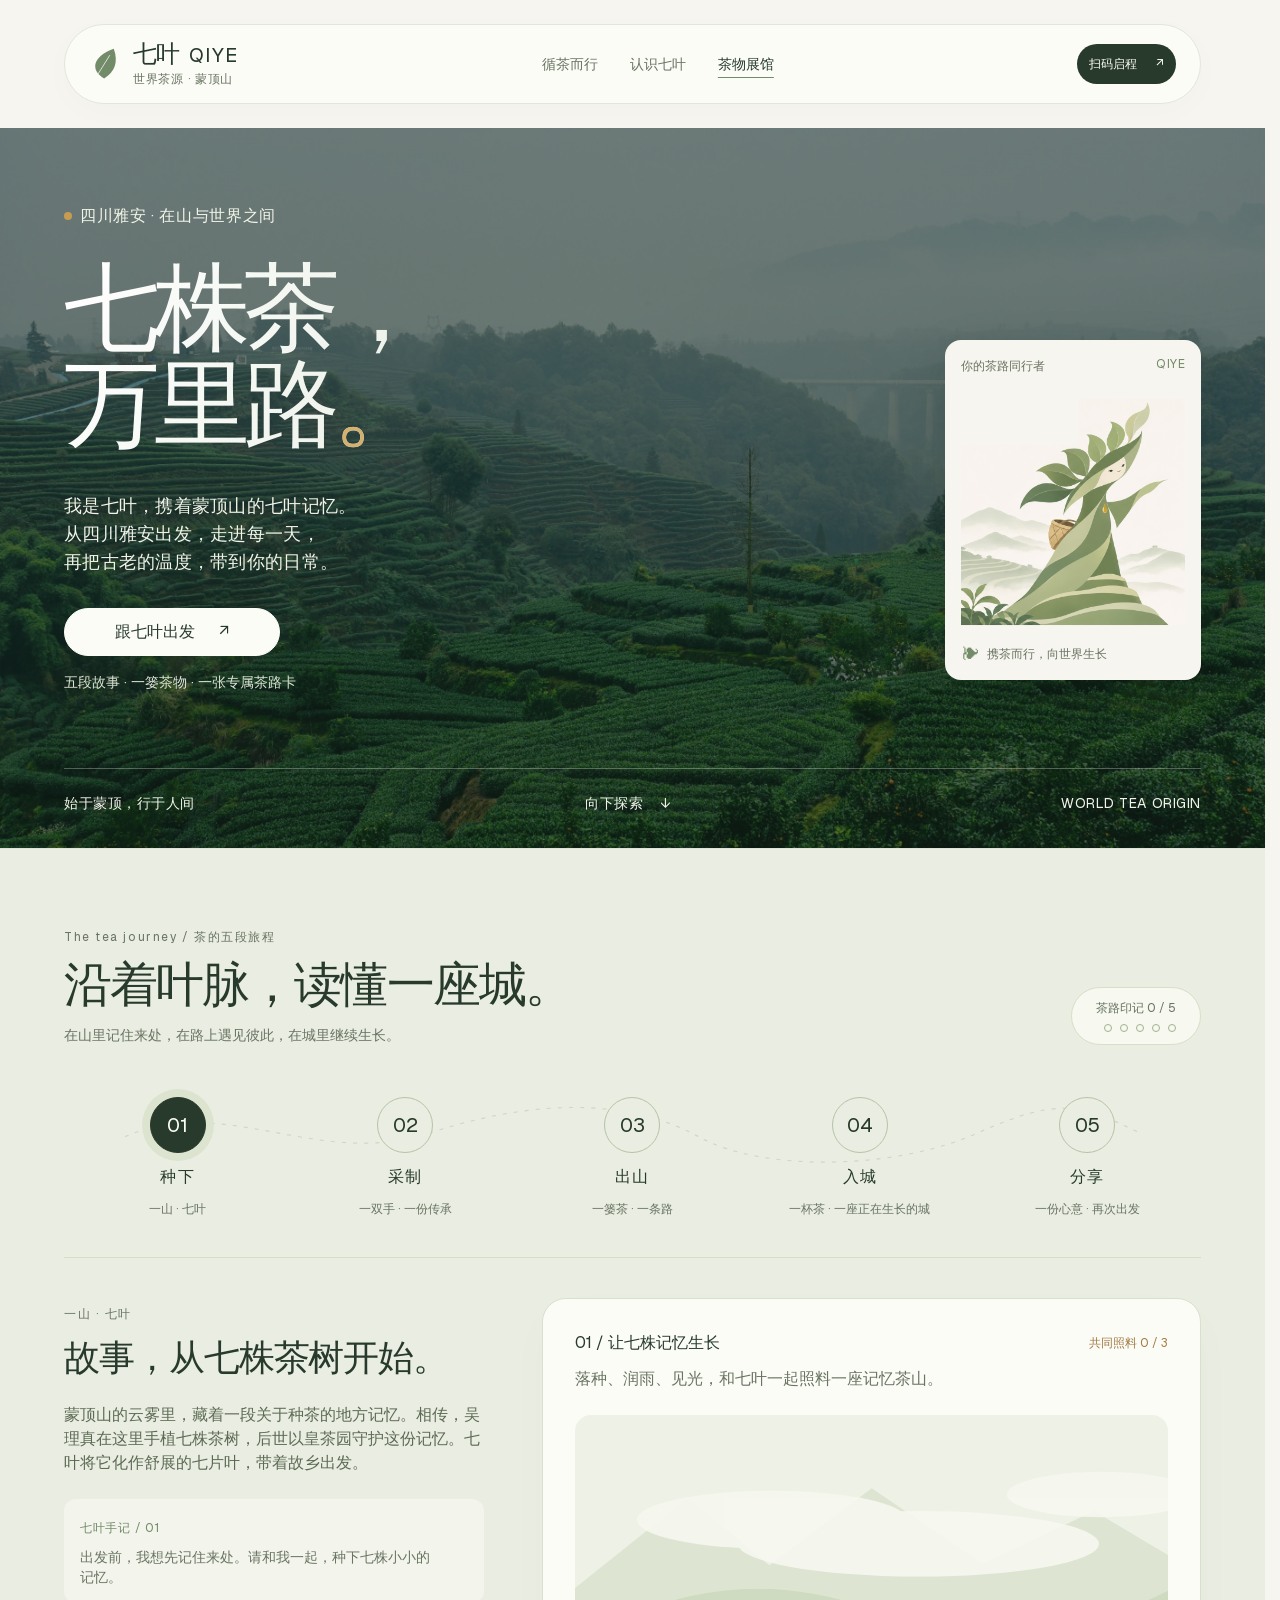
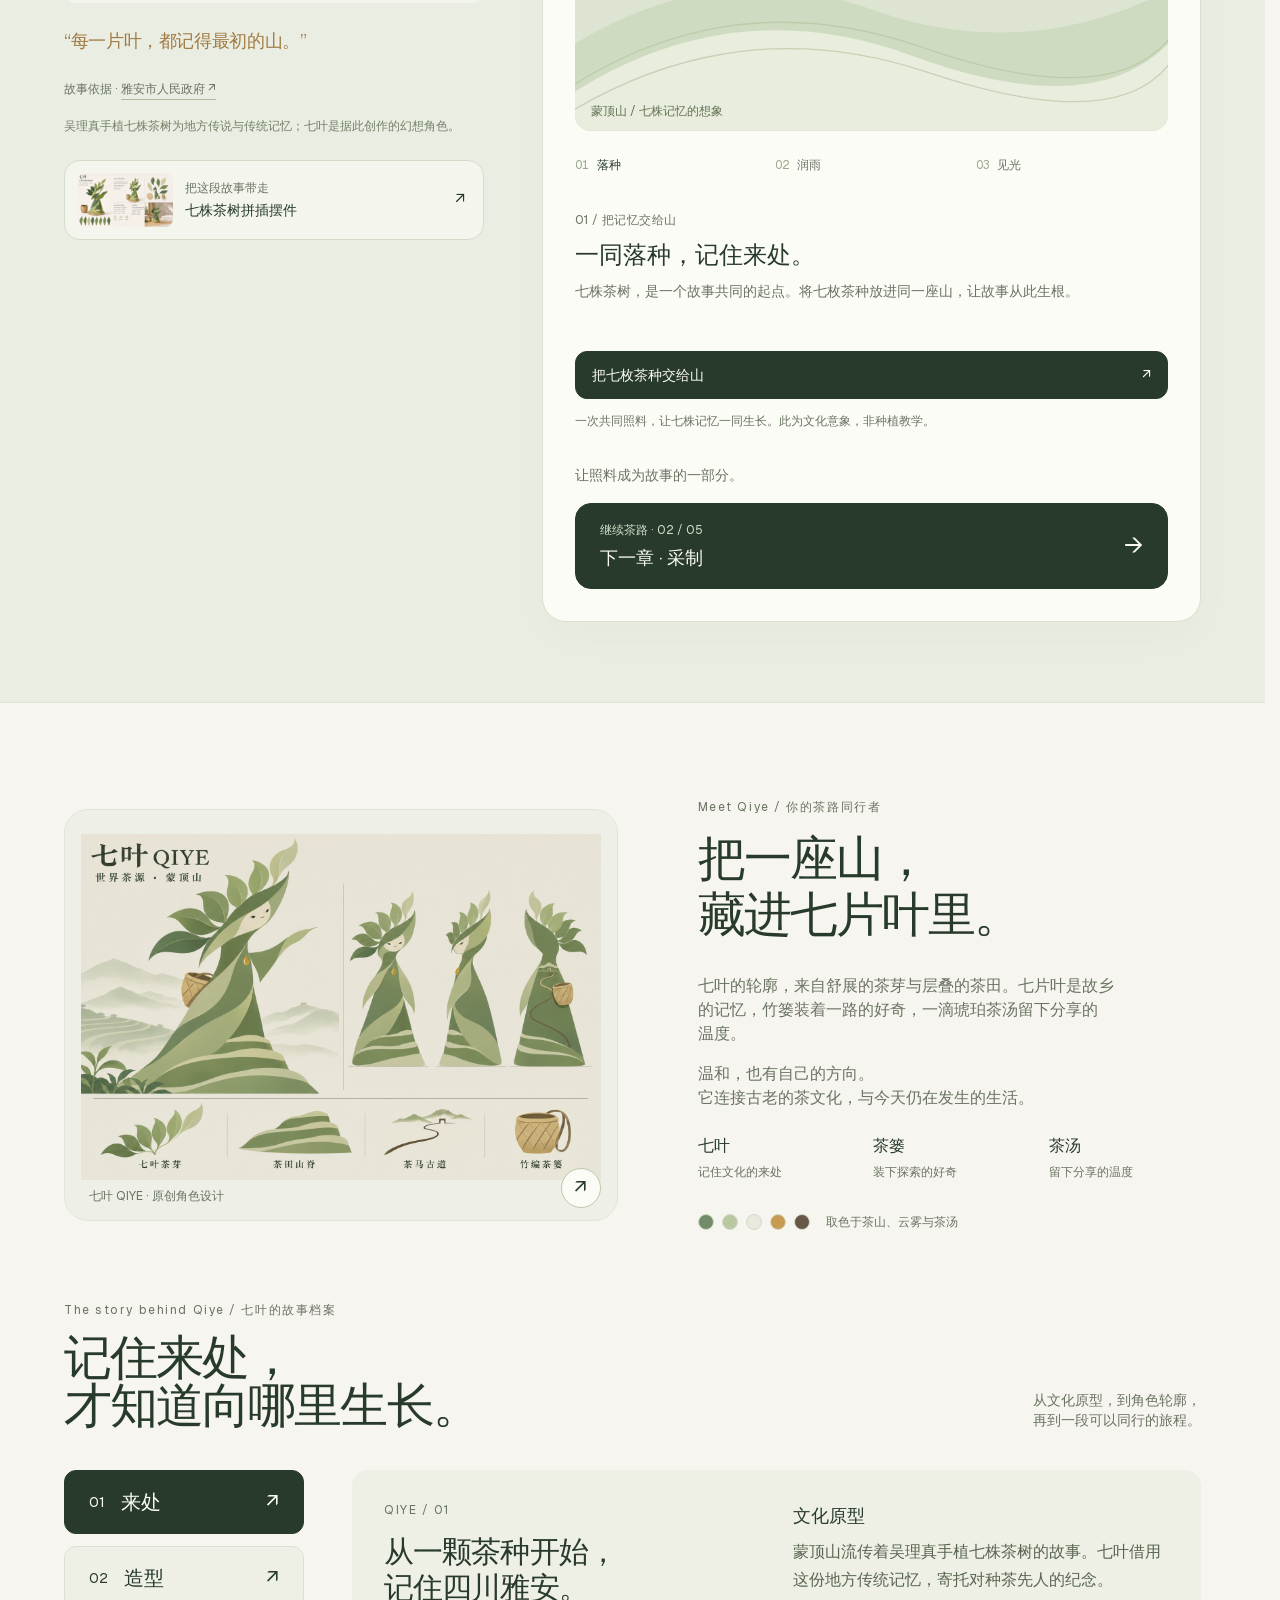
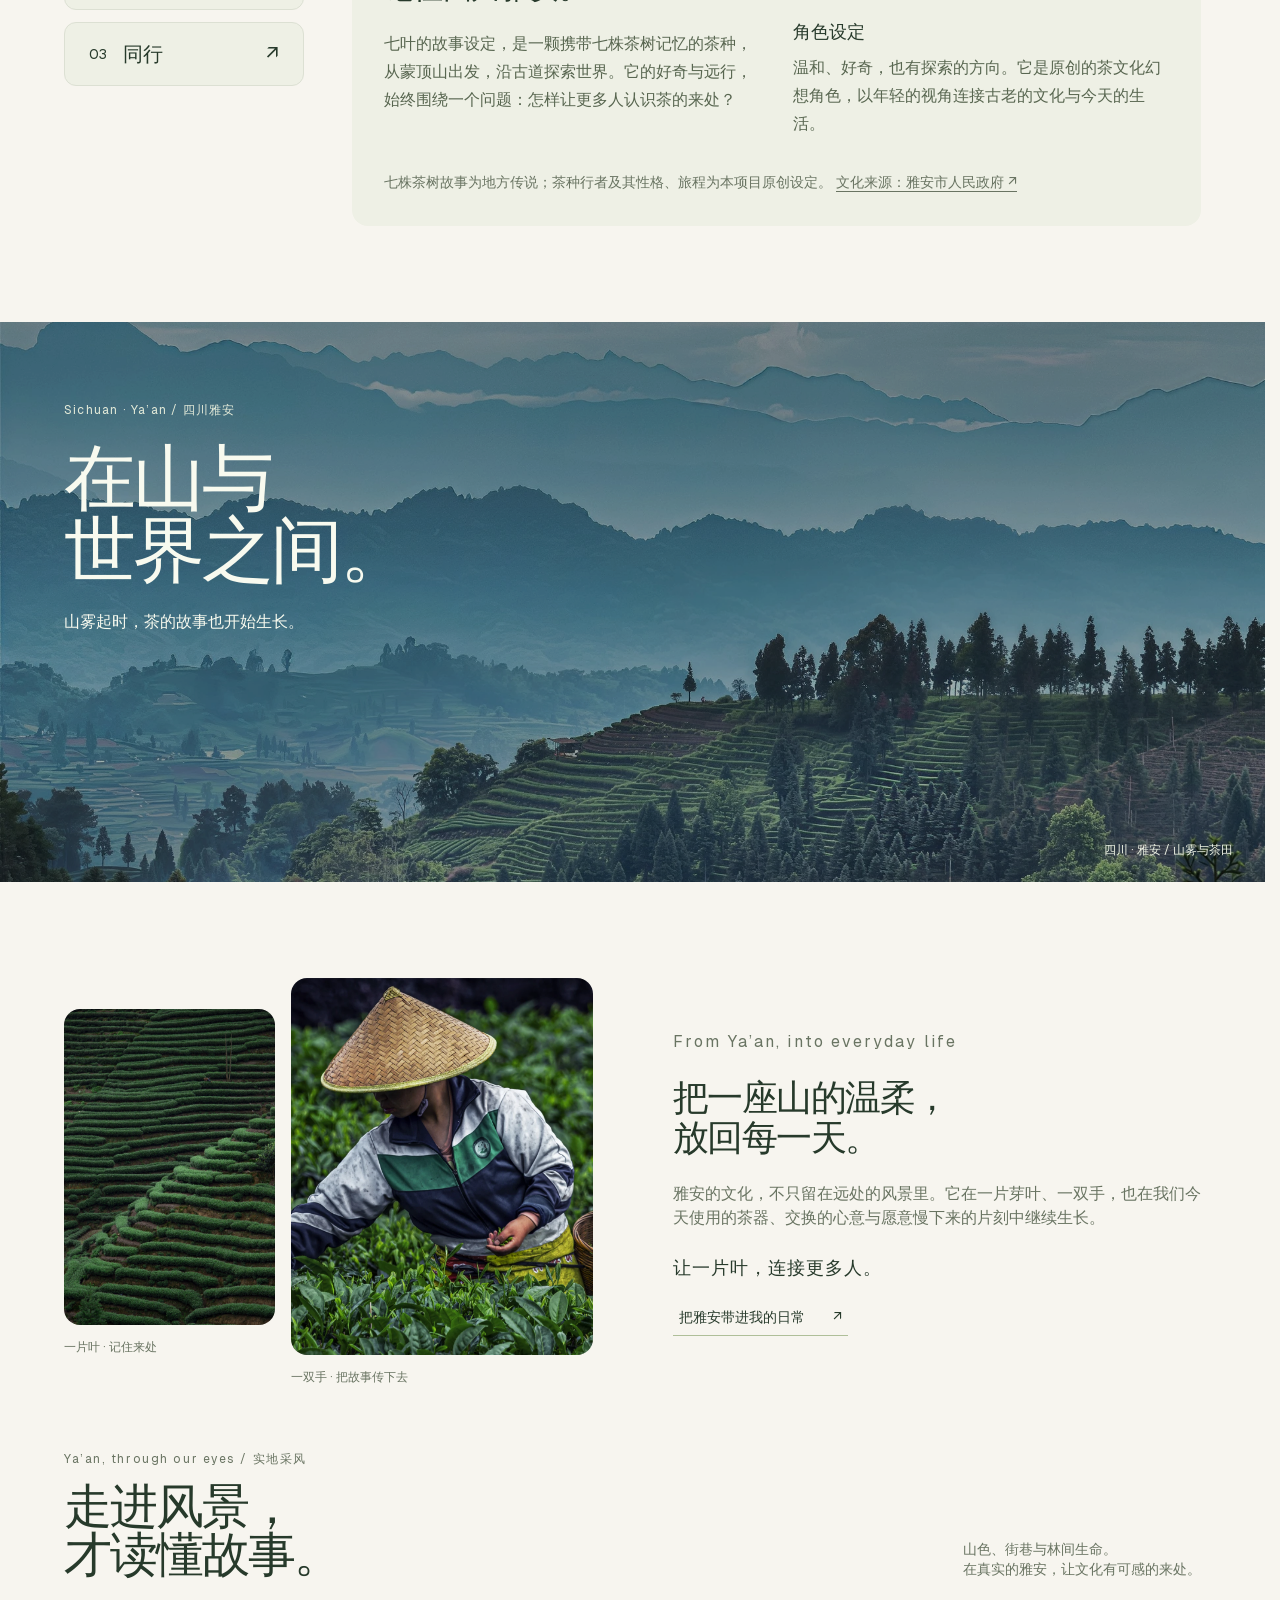
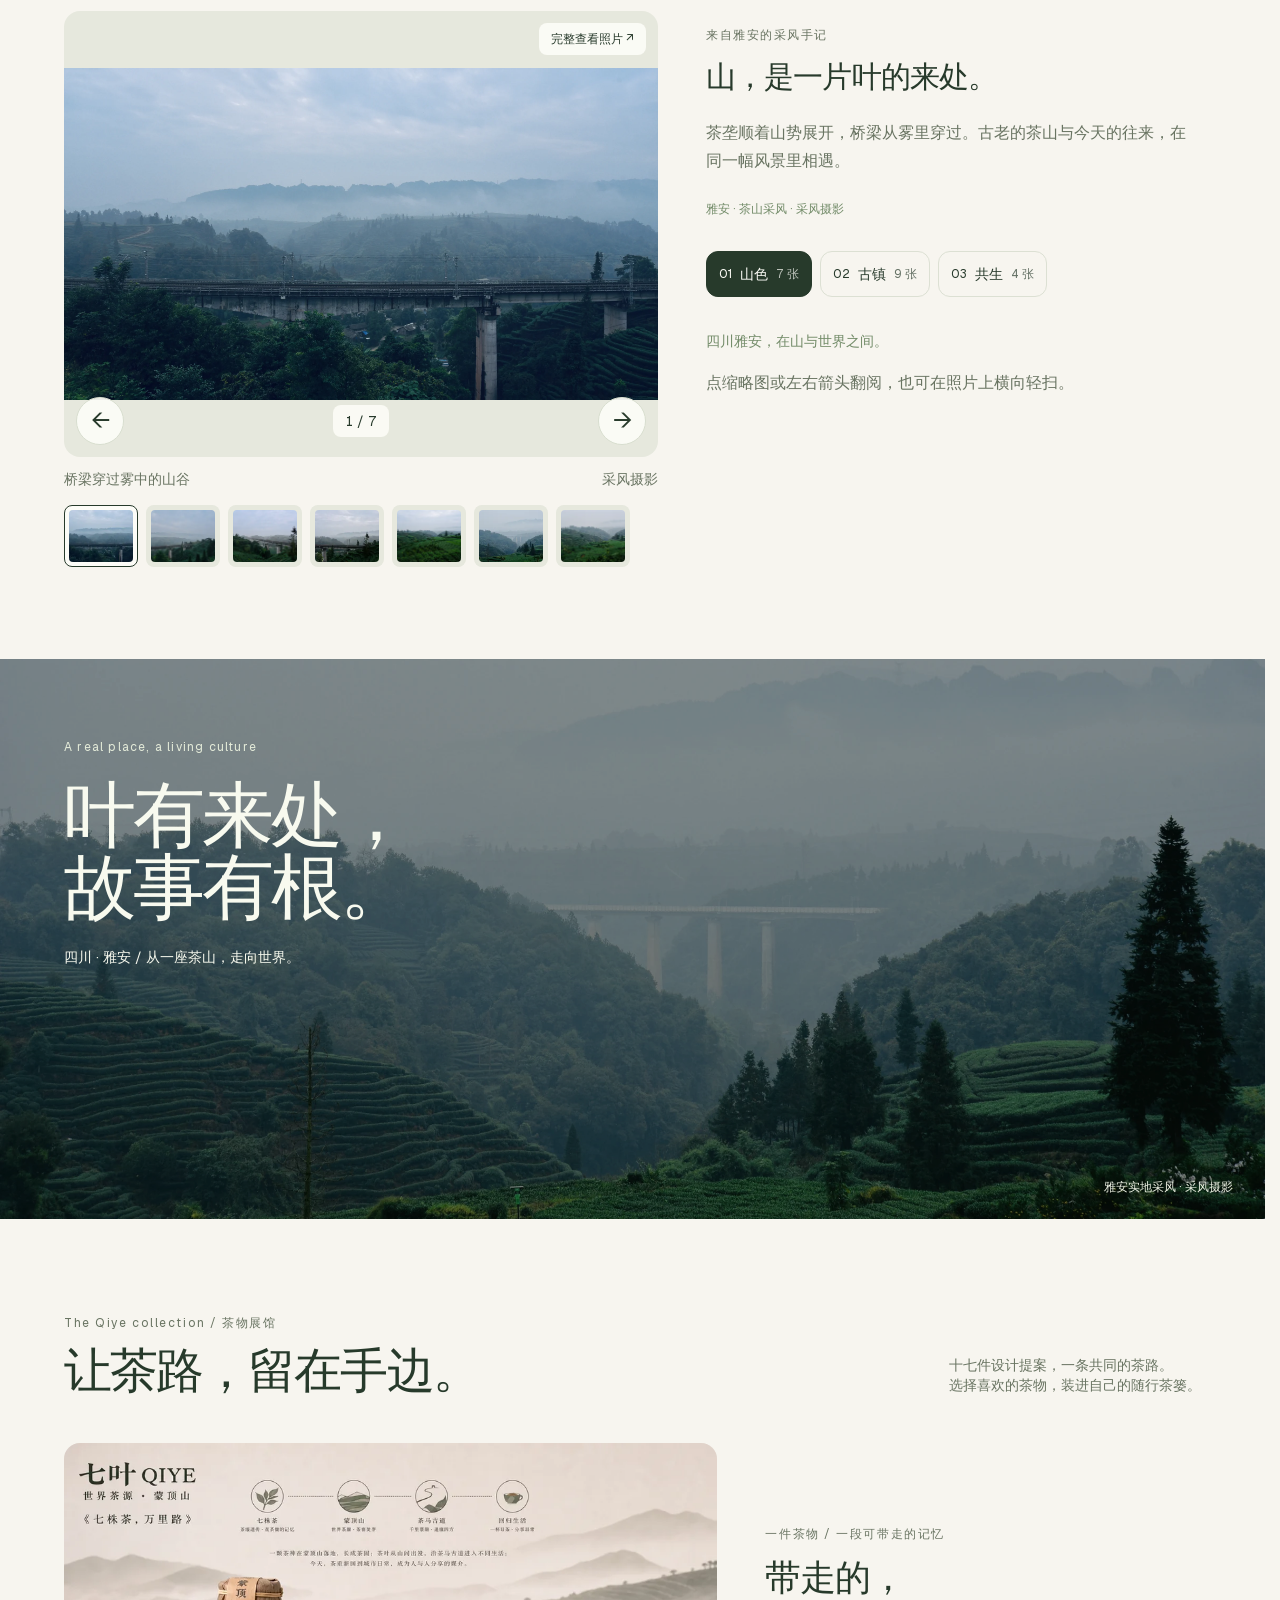
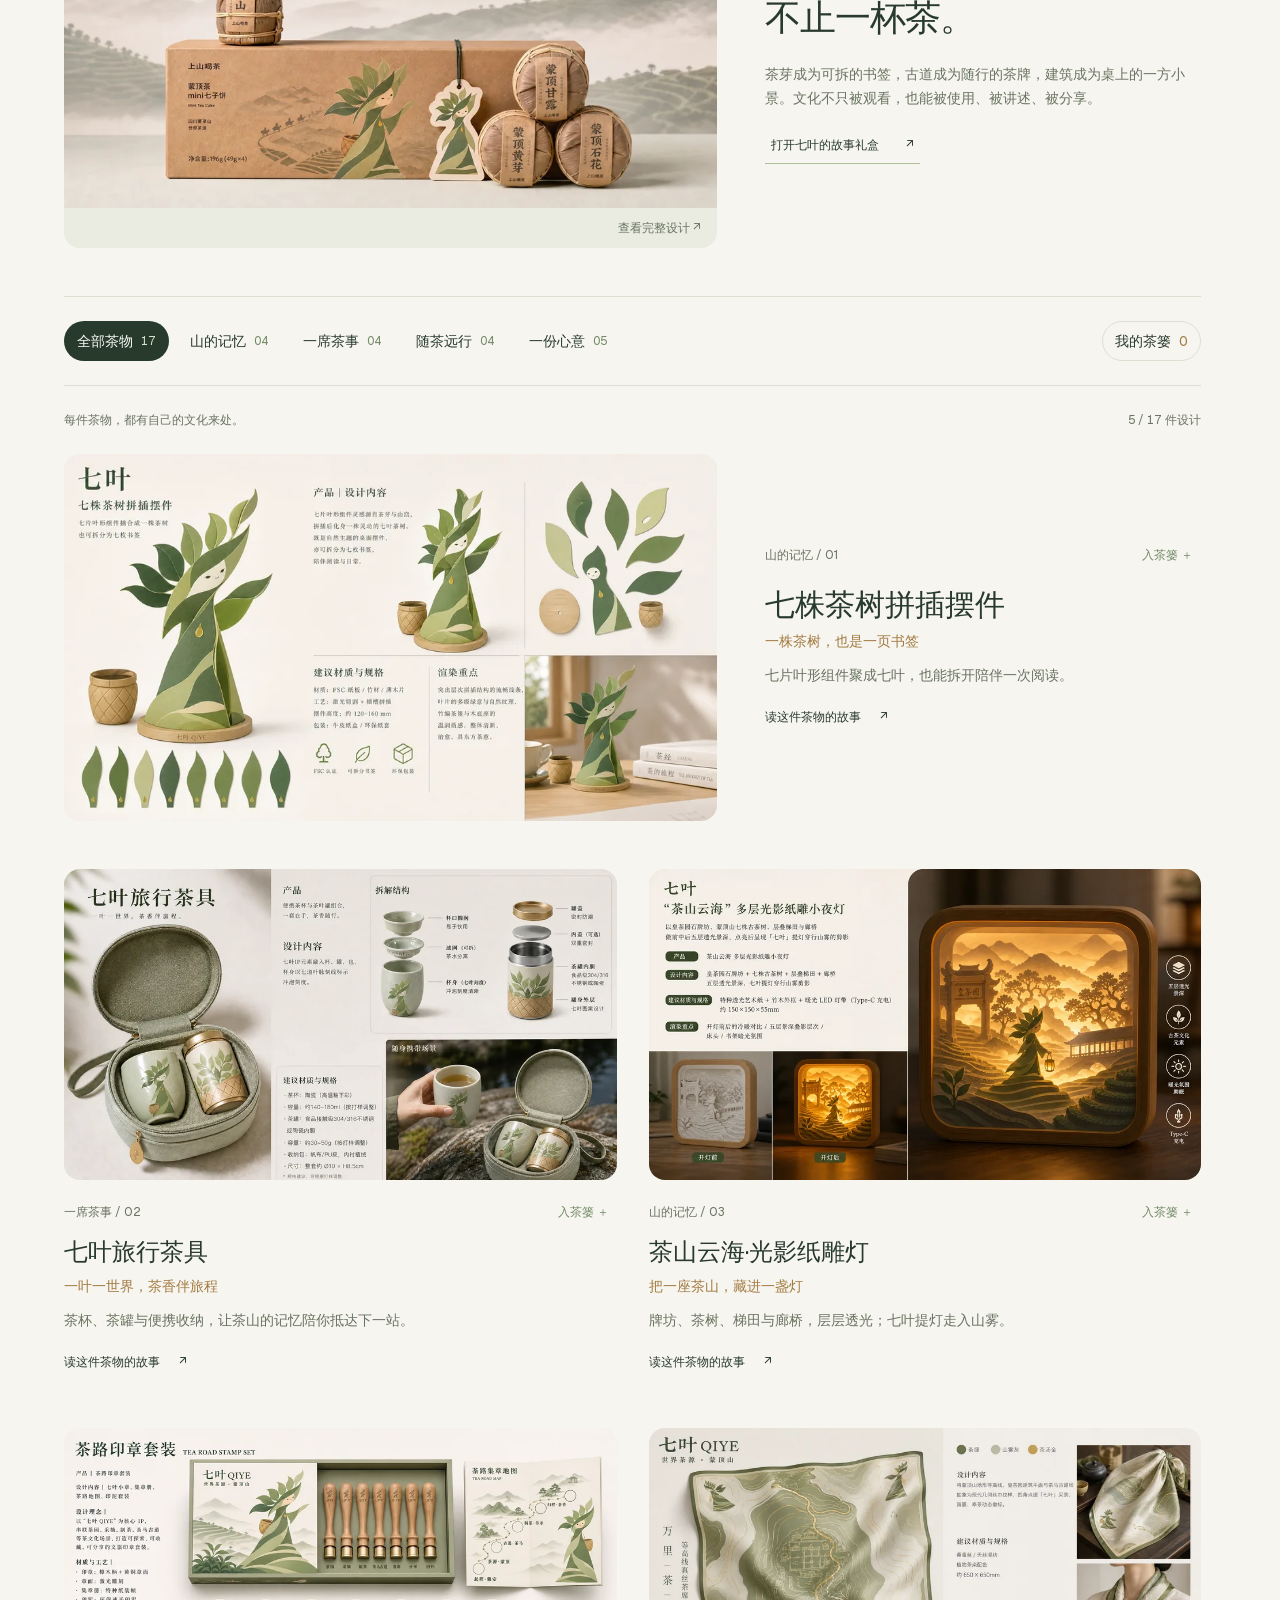
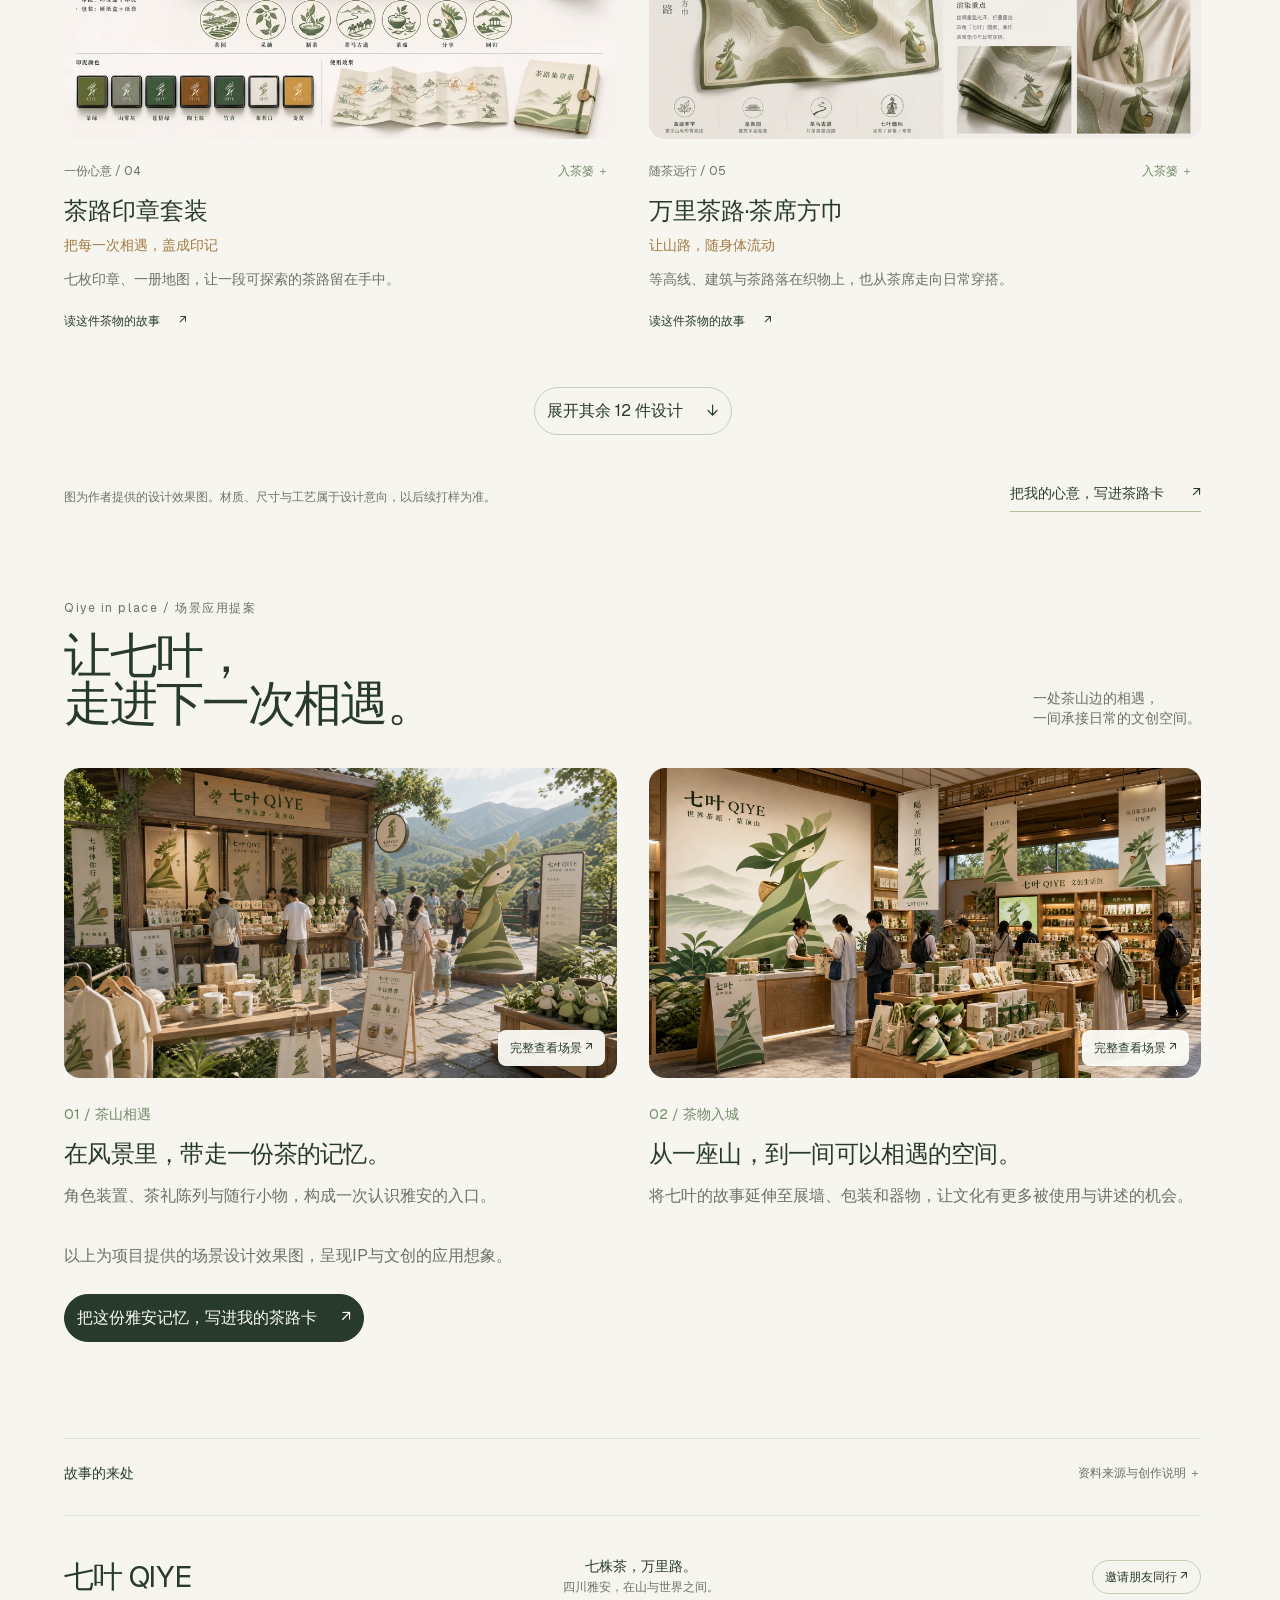
==== commit 02065c53: "Refine panorama hero, unified tea gestures, tea atlas and daily stories; add complete field gallery " ====
--- a/index.html
+++ b/index.html
@@ -12,14 +12,17 @@
   <title>七叶 QIYE · 四川雅安，在山与世界之间</title>
   <link rel="icon" href="assets/favicon.svg" type="image/svg+xml">
   <link rel="preload" href="assets/geist-regular.woff2" as="font" type="font/woff2" crossorigin>
-  <link rel="stylesheet" href="styles.css?v=20261114.2">
-  <link rel="stylesheet" href="exhibit.css?v=20261114.2">
-  <link rel="stylesheet" href="journey-details.css?v=20261114.2">
+  <link rel="stylesheet" href="styles.css?v=20261115.1">
+  <link rel="stylesheet" href="exhibit.css?v=20261115.1">
+  <link rel="stylesheet" href="journey-details.css?v=20261115.1">
+  <link rel="stylesheet" href="refinement.css?v=20261115.1">
   <script defer src="assets/qrcode.min.js"></script>
-  <script defer src="content.js?v=20261114.2"></script>
-  <script defer src="gallery.js?v=20261114.2"></script>
-  <script defer src="journey-details.js?v=20261114.2"></script>
-  <script defer src="app.js?v=20261114.2"></script>
+  <script defer src="content.js?v=20261115.1"></script>
+  <script defer src="gallery.js?v=20261115.1"></script>
+  <script defer src="journey-details.js?v=20261115.1"></script>
+  <script defer src="tea-atlas.js?v=20261115.1"></script>
+  <script defer src="experience-gallery.js?v=20261115.1"></script>
+  <script defer src="app.js?v=20261115.1"></script>
 </head>
 <body id="top">
   <a class="skip" href="#journey">跳到茶路互动</a>
@@ -43,7 +46,10 @@
     <p class="mobile-menu-end">七株茶，万里路。<br>下一站，与你。</p>
   </dialog>
   <main>
-    <section class="hero wrap" aria-labelledby="hero-title">
+    <section class="hero hero-panorama" aria-labelledby="hero-title">
+      <img class="hero-landscape" src="assets/field-2026/hero-panorama.webp" alt="雅安茶山的大幅采风摄影，起伏的茶垄延伸至雾中远山" width="2800" height="1866" fetchpriority="high">
+      <div class="hero-shade" aria-hidden="true"></div>
+      <div class="hero-panorama-inner wrap">
       <div class="hero-copy">
         <p class="eyebrow"><span></span> 四川雅安 · 在山与世界之间</p>
         <h1 id="hero-title">七株茶，<br>万里路<span class="gold">。</span></h1>
@@ -52,12 +58,13 @@
         <span class="quiet hero-time">五段故事 · 一篓茶物 · 一张专属茶路卡</span>
       </div>
       <div class="hero-visual">
-        <span class="hero-orbit" aria-hidden="true"></span>
-        <div class="hero-location">SICHUAN · YA’AN<br><span>在山与世界之间</span></div>
+        <span class="hero-companion-label">你的茶路同行者</span>
+        <div class="hero-location">QIYE<br><span>带着来处，走向世界</span></div>
         <svg class="hero-character" viewBox="0 0 760 770" role="img" aria-label="七叶：七片舒展的茶叶、温柔的小脸与层叠茶山轮廓，背着竹编茶篓望向远方"><defs><clipPath id="hero-crop"><path d="M400 0H760V770H0V155H400Z"/></clipPath></defs><image href="assets/qiye-design.png" width="1536" height="1024" clip-path="url(#hero-crop)"/></svg>
         <div class="hero-caption"><span class="tiny-leaf" aria-hidden="true">❧</span> 携茶而行，向世界生长 <span>QIYE / 01</span></div>
       </div>
-      <div class="hero-bottom"><span>始于蒙顶，行于人间</span><a href="#journey" aria-label="向下探索茶路">向下探索 <span>↓</span></a><span>WORLD TEA ORIGIN</span></div>
+      </div>
+      <div class="hero-bottom wrap"><span>始于蒙顶，行于人间</span><a href="#journey" aria-label="向下探索茶路">向下探索 <span>↓</span></a><span>WORLD TEA ORIGIN</span></div>
     </section>
 
     <section class="journey-section" id="journey" aria-labelledby="journey-title">
@@ -86,6 +93,11 @@
       </div>
     </section>
 
+    <section class="ip-archive-section wrap" aria-labelledby="ip-archive-title">
+      <div class="section-heading"><div><p class="eyebrow">The story behind Qiye / 七叶的故事档案</p><h2 id="ip-archive-title">记住来处，<br>才知道向哪里生长。</h2></div><p class="section-aside">从文化原型，到角色轮廓，<br>再到一段可以同行的旅程。</p></div>
+      <div id="ip-archive"></div>
+    </section>
+
     <section class="landscape-section yaan-landscape" aria-labelledby="yaan-title">
       <img src="assets/yaan/mountain-mist.webp" width="1920" height="1248" alt="用户提供的雅安摄影：层叠茶田、山林与远处云海" loading="lazy">
       <div class="landscape-caption"><p class="eyebrow">Sichuan · Ya’an / 四川雅安</p><h2 id="yaan-title">在山与<br>世界之间。</h2><p>山雾起时，茶的故事也开始生长。</p></div>
@@ -101,14 +113,14 @@
     </section>
 
     <section class="field-section wrap" aria-labelledby="field-title">
-      <div class="section-heading"><div><p class="eyebrow">Ya’an, through our eyes / 实地采风</p><h2 id="field-title">走进风景，才读懂故事。</h2></div><p class="section-aside">山色、街巷与林间生命。<br>在真实的雅安，让文化有可感的来处。</p></div>
+      <div class="section-heading"><div><p class="eyebrow">Ya’an, through our eyes / 实地采风</p><h2 id="field-title">走进风景，<br>才读懂故事。</h2></div><p class="section-aside">山色、街巷与林间生命。<br>在真实的雅安，让文化有可感的来处。</p></div>
       <div class="field-notebook" id="field-notebook"></div>
     </section>
 
     <section class="landscape-section origin-landscape" aria-labelledby="origin-title">
-      <img src="assets/field/tea-origin.webp" width="2400" height="1399" alt="作者提供的雅安茶山摄影：雾中山峦、层叠茶田和穿行其间的桥梁" loading="lazy">
+      <img src="assets/field/tea-origin.webp" width="2400" height="1399" alt="雅安采风摄影：雾中山峦、层叠茶田和穿行其间的桥梁" loading="lazy">
       <div class="landscape-caption"><p class="eyebrow">A real place, a living culture</p><h2 id="origin-title">叶有来处，<br>故事有根。</h2><p>四川 · 雅安 / 从一座茶山，走向世界。</p></div>
-      <span class="photo-credit">雅安实地采风 · 作者提供摄影</span>
+      <span class="photo-credit">雅安实地采风 · 采风摄影</span>
     </section>
 
     <section class="collection-section wrap" id="collection" aria-labelledby="collection-title">
@@ -125,6 +137,15 @@
       <div class="exhibit-grid" id="products"></div>
       <div class="gallery-more"><button class="button secondary" id="show-more">展开全部设计 <span>↓</span></button></div>
       <div class="collection-end"><p>图为作者提供的设计效果图。材质、尺寸与工艺属于设计意向，以后续打样为准。</p><a class="text-link" href="#journey" id="go-share">把我的心意，写进茶路卡 <span>↗</span></a></div>
+    </section>
+
+    <section class="scenario-section wrap" id="scenarios" aria-labelledby="scenario-title">
+      <div class="section-heading"><div><p class="eyebrow">Qiye in place / 场景应用提案</p><h2 id="scenario-title">让七叶，<br>走进下一次相遇。</h2></div><p class="section-aside">一处茶山边的相遇，<br>一间承接日常的文创空间。</p></div>
+      <div class="scenario-grid">
+        <figure><button type="button" data-scenario="0" aria-label="完整查看茶山景区场景效果图"><img src="assets/scenarios/mountain-tea-shop.webp" alt="七叶IP与茶礼产品在茶山景区商店中的场景设计效果图" width="2048" height="1152" loading="lazy"><span>完整查看场景 ↗</span></button><figcaption><span>01 / 茶山相遇</span><h3>在风景里，带走一份茶的记忆。</h3><p>角色装置、茶礼陈列与随行小物，构成一次认识雅安的入口。</p></figcaption></figure>
+        <figure><button type="button" data-scenario="1" aria-label="完整查看文创空间场景效果图"><img src="assets/scenarios/qiye-cultural-store.webp" alt="七叶文创空间的场景设计效果图，展墙、挂旗与茶杯礼盒形成统一品牌表达" width="2048" height="1152" loading="lazy"><span>完整查看场景 ↗</span></button><figcaption><span>02 / 茶物入城</span><h3>从一座山，到一间可以相遇的空间。</h3><p>将七叶的故事延伸至展墙、包装和器物，让文化有更多被使用与讲述的机会。</p></figcaption></figure>
+      </div><p class="scenario-note">以上为项目提供的场景设计效果图，呈现IP与文创的应用想象。</p>
+      <a class="button primary" href="#journey" data-jump-chapter="4">把这份雅安记忆，写进我的茶路卡 <span>↗</span></a>
     </section>
 
     <section class="sources-section wrap" id="about-project">
@@ -144,6 +165,7 @@
   <dialog id="qr-dialog" aria-labelledby="qr-title"><button class="dialog-close" data-close aria-label="关闭二维码">×</button><p class="eyebrow">Let the journey begin</p><h2 id="qr-title">把茶路，带到手机上。</h2><div id="site-qr" class="qr-code"></div><p>扫码，走进四川雅安的茶文化故事。</p><div class="dialog-actions"><button class="button primary" id="download-qr">保存二维码</button><button class="button secondary" id="copy-link">复制链接</button></div><p class="quiet">固定前往 GitHub 公开入口 · 无需登录</p></dialog>
   <dialog id="design-dialog" class="design-dialog" aria-label="完整七叶设计展板"><button class="dialog-close" data-close aria-label="关闭设计图">×</button><img src="assets/qiye-design.png" alt="七叶完整设计展板"></dialog>
   <dialog id="card-dialog" aria-labelledby="card-title"><button class="dialog-close" data-close aria-label="关闭茶路卡">×</button><h2 id="card-title">你的今日茶路卡</h2><img id="card-preview" alt="生成的七叶专属茶路卡"><div class="dialog-actions"><button class="button primary" id="save-card">保存图片 ↓</button><button class="button secondary" id="native-share">分享心意 ↗</button></div><p class="quiet" id="save-tip">若浏览器打开了图片，可长按图片保存。</p></dialog>
+  <dialog id="photo-dialog" class="photo-dialog" aria-labelledby="photo-view-title"><div class="photo-dialog-head"><h2 id="photo-view-title">雅安影像</h2><button class="dialog-close" data-close aria-label="关闭影像">×</button></div><img id="photo-view-image" alt=""><div class="photo-dialog-bottom"><button type="button" id="photo-view-prev" aria-label="查看上一张影像">←</button><p id="photo-view-caption" aria-live="polite"></p><button type="button" id="photo-view-next" aria-label="查看下一张影像">→</button></div></dialog>
   <div class="toast" role="status" id="toast"></div>
   <noscript><p class="noscript">请启用 JavaScript 以体验互动。也可直接查阅 <a href="https://www.ihchina.cn/project_details/23781.html">蒙山茶传统制作技艺资料</a>。</p></noscript>
 </body>
--- a/refinement.css
+++ b/refinement.css
@@ -0,0 +1,274 @@
+/* 2026.11.15 / 山景封面、清晰叙事与摄影展阅。沿用现有色彩和字号体系。 */
+/* 首页：让地方风景成为舞台，七叶作为同行者出现。 */
+.hero.hero-panorama { display: block; position: relative; overflow: hidden; padding: 0; margin-top: 24px; min-height: 720px; background: #344B39; color: #FCFCF7; }
+.hero-landscape, .hero-shade { position: absolute; inset: 0; width: 100%; height: 100%; }
+.hero-landscape { object-fit: cover; object-position: center 58%; }
+.hero-shade { background: #162C2085; }
+.hero-panorama-inner { position: relative; display: grid; grid-template-columns: 1fr 256px; gap: 80px; align-items: center; min-height: 640px; padding-block: 64px; }
+.hero-panorama .hero-copy { max-width: 680px; }
+.hero-panorama .hero-copy .eyebrow { color: #F2F4E8; font-size: 16px; line-height: 24px; }
+.hero-panorama .hero-copy .eyebrow span { background: #C89B52; }
+.hero-panorama h1 { background-image: linear-gradient(110deg,#FFFFFF,#DCE5D5); font-size: 96px; line-height: 1; margin-block: 32px; }
+.hero-panorama .gold { color: #D4B06F; -webkit-text-fill-color: #D4B06F; }
+.hero-panorama .hero-intro { font-size: 18px; line-height: 28px; color: #F2F4E8; }
+.hero-panorama .hero-copy .primary { background: #FCFCF7; border-color: #FCFCF7; color: var(--ink); min-width: 216px; }
+.hero-panorama .hero-copy .primary:hover { background: #EAEFDF; }
+.hero-panorama .hero-time { color: #DCE5D5; font-size: 14px; line-height: 20px; }
+.hero-panorama .hero-visual { position: relative; min-height: 0; align-self: end; padding: 16px; background: #F7F5EF; color: var(--ink); border-radius: 16px; margin-bottom: 24px; box-shadow: 0 16px 48px #15261E26; }
+.hero-companion-label { display: block; font-size: 12px; line-height: 20px; color: var(--muted); }
+.hero-panorama .hero-character { display: block; width: 100%; height: 240px; margin-top: 16px; }
+.hero-panorama .hero-location { top: 16px; right: 16px; font-size: 12px; line-height: 16px; letter-spacing: .04em; }
+.hero-panorama .hero-location span { display: none; }
+.hero-panorama .hero-caption { margin: 12px 0 0; font-size: 12px; line-height: 20px; gap: 8px; }
+.hero-panorama .hero-caption > span:last-child { display: none; }
+.hero-panorama .tiny-leaf { font-size: 18px; }
+.hero-panorama .hero-bottom { position: relative; margin: 0 auto; padding-block: 24px; color: #F0F4E8; border-color: #F0F4E84D; font-size: 14px; line-height: 20px; letter-spacing: .04em; }
+/* 五章都有可识别的后续入口，文字和点击面积保持清楚。 */
+.activity-bottom { display: grid; grid-template-columns: minmax(0,1fr); justify-content: stretch; gap: 16px; align-items: start; margin-top: 32px; font-size: 14px; line-height: 24px; }
+.next-chapter, .journey-finish { display: flex; align-items: center; justify-content: space-between; gap: 24px; width: 100%; min-height: 80px; padding: 16px 24px; background: var(--ink); color: var(--surface); border: 1px solid var(--ink); border-radius: 16px; text-align: left; transition: background 300ms var(--motion),transform 500ms var(--motion); }
+.next-chapter:hover, .journey-finish:hover { color: var(--surface); background: #40563B; transform: translateY(-2px); }
+.next-chapter:active, .journey-finish:active { transform: scale(.98); }
+.next-chapter small, .journey-finish small { display: block; color: #D1DDC8; font-size: 12px; line-height: 20px; }
+.next-chapter strong, .journey-finish strong { display: block; font-size: 18px; line-height: 28px; font-weight: 500; margin-top: 4px; }
+.next-chapter b, .journey-finish b { font-size: 24px; line-height: 32px; font-weight: 400; }
+.journey-finish { margin-top: 24px; }
+.interaction-head { font-size: 16px; line-height: 24px; }
+.interaction .task { font-size: 16px; line-height: 24px; }
+/* 同一套完整五指掌形，用于捧、揉、撒。叶片揉转沿用原来版本。 */
+.craft-hands { width: 360px; height: 250px; top: 0; }
+.craft-hands .palm-fill { fill: #E9DDC5; stroke: #7C8F6A; stroke-width: 1.3; stroke-linecap: round; stroke-linejoin: round; }
+.craft-hands .palm-line { fill: none; stroke: #9BA888; stroke-width: 1; opacity: .8; }
+.hand-left, .hand-right { opacity: 1; }
+.gesture-rest .hand-left, .gesture-rest .hand-right { transform: translate(-20px,24px); }
+.gesture-lift .hand-left, .gesture-lift .hand-right { animation: qiye-palms-lift 3.6s var(--motion) both; }
+.gesture-roll .hand-left, .gesture-roll .hand-right { animation: qiye-palms-roll 3.2s var(--motion) both; }
+.gesture-release .hand-left, .gesture-release .hand-right { animation: qiye-palms-release 3.6s var(--motion) both; }
+.craft-stage { height: 280px; }
+.craft-info { font-size: 16px; line-height: 28px; min-height: 84px; }
+.craft-button { font-size: 16px; line-height: 24px; min-height: 56px; }
+.craft-motion-note { bottom: 12px; font-size: 14px; line-height: 20px; }
+@keyframes qiye-palms-lift {
+  0%,8% { transform: translate(-20px,24px); }
+  26% { transform: translate(10px,0); }
+  48%,63% { transform: translate(14px,-52px); }
+  83% { transform: translate(10px,0); }
+  100% { transform: translate(-20px,24px); }
+}
+@keyframes qiye-palms-roll {
+  0% { transform: translate(-20px,24px); }
+  18% { transform: translate(15px,4px) rotate(-12deg); }
+  32% { transform: translate(27px,-3px) rotate(8deg); }
+  46% { transform: translate(7px,9px) rotate(-10deg); }
+  60% { transform: translate(26px,-3px) rotate(8deg); }
+  74% { transform: translate(9px,8px) rotate(-10deg); }
+  86% { transform: translate(15px,4px) rotate(-12deg); }
+  100% { transform: translate(-20px,24px); }
+}
+@keyframes qiye-palms-release {
+  0%,18% { transform: translate(14px,-52px); }
+  43% { transform: translate(-22px,-32px) rotate(-12deg); }
+  75%,100% { transform: translate(-30px,24px) rotate(-16deg); }
+}
+/* 茶路：影像、移动的茶包、器物线索与可阅读的故事共同呈现。 */
+.tea-atlas { margin-top: 24px; }
+.atlas-scene { position: relative; overflow: hidden; border-radius: 16px; aspect-ratio: 600/300; background: #57684C; }
+.atlas-scene > img, .atlas-shade, .atlas-path { position: absolute; inset: 0; width: 100%; height: 100%; }
+.atlas-scene > img { object-fit: cover; object-position: center 60%; }
+.atlas-shade { background: #1F3823A6; }
+.atlas-overline { position: absolute; top: 16px; left: 16px; right: 16px; color: #F5F6EA; font-size: 14px; line-height: 20px; }
+.atlas-photo-note { position: absolute; bottom: 12px; left: 16px; right: 16px; font-size: 12px; line-height: 16px; color: #E6EDD9; }
+.atlas-parcel { animation: tea-parcel-travel 1.5s var(--motion) both; }
+@keyframes tea-parcel-travel { from { transform: translate(var(--from-x),var(--from-y)); } to { transform: translate(var(--to-x),var(--to-y)); } }
+.atlas-stops { display: grid; grid-template-columns: repeat(4,1fr); gap: 8px; margin-top: 16px; }
+.atlas-stops button { position: relative; display: grid; justify-items: center; gap: 4px; padding: 12px 4px; min-width: 0; background: #EEF1E6; border: 1px solid #D6DEC9; border-radius: 12px; transition: background 300ms var(--motion),color 300ms var(--motion); }
+.atlas-stops svg { width: 36px; height: 36px; }
+.atlas-stops span { font-size: 16px; line-height: 24px; }
+.atlas-stops small { font-size: 12px; line-height: 20px; color: var(--muted); }
+.atlas-stops b { position: absolute; top: 4px; right: 8px; font-weight: 400; color: var(--green); font-size: 12px; }
+.atlas-stops button:hover { background: #DFE7D2; }
+.atlas-stops button[aria-pressed=true] { background: var(--ink); color: var(--surface); border-color: var(--ink); }
+.atlas-stops button[aria-pressed=true] small, .atlas-stops button[aria-pressed=true] b { color: #D6E3C7; }
+.atlas-story { margin-top: 24px; }
+.atlas-story .eyebrow { color: var(--green); font-size: 14px; line-height: 20px; letter-spacing: .04em; }
+.atlas-story h4 { font-size: 24px; line-height: 32px; font-weight: 500; margin: 8px 0 16px; }
+.atlas-story > p:not(.eyebrow) { font-size: 18px; line-height: 28px; color: #56654F; }
+.atlas-story blockquote { margin: 16px 0; padding: 16px; border-radius: 12px; background: #EEF1E6; font-size: 16px; line-height: 24px; color: var(--ink); }
+.atlas-source { display: flex; flex-wrap: wrap; gap: 12px; font-size: 12px; line-height: 20px; color: var(--muted); }
+.atlas-source a { text-decoration: underline; text-underline-offset: 4px; }
+.atlas-continue { display: flex; align-items: center; justify-content: space-between; gap: 24px; width: 100%; background: #E6ECD9; border: 1px solid #CFDABC; border-radius: 12px; padding: 12px 16px; font-size: 16px; line-height: 24px; margin-top: 24px; }
+.atlas-continue:hover { background: #DCE6CB; }
+.atlas-context { margin-top: 16px; font-size: 14px; line-height: 24px; color: var(--muted); }
+.atlas-arrival { margin-top: 24px; color: var(--green); font-size: 18px; line-height: 28px; }
+.chapter { align-items: start; }
+/* 入城：让内容围绕泡茶、聊茶、携茶，图区分实拍与场景提案。 */
+.city-moment-options button { font-size: 16px; line-height: 24px; min-height: 48px; }
+.city-moment-story > p:not(.eyebrow) { font-size: 16px; line-height: 28px; }
+.city-photograph img { aspect-ratio: 16/10; }
+.city-photograph.is-design-board { background: #EAE8DF; }
+.city-photograph.is-design-board img { object-fit: contain; }
+.city-photograph figcaption { font-size: 14px; line-height: 20px; }
+/* 七叶故事档案：为概览追加可切换的文化原型、造型与角色使命。 */
+.meet-section { padding-bottom: 48px; }
+.ip-archive-section { padding-block: 24px 96px; }
+#ip-archive { display: grid; grid-template-columns: 240px 1fr; gap: 48px; margin-top: 40px; }
+.ip-story-index { display: grid; gap: 12px; align-content: start; }
+.ip-story-index button { display: flex; gap: 16px; align-items: center; padding: 16px 24px; background: #EEF0E5; border: 1px solid var(--line); border-radius: 12px; text-align: left; transition: background 300ms var(--motion),color 300ms var(--motion); }
+.ip-story-index button > span { font-size: 14px; line-height: 20px; }
+.ip-story-index strong { font-size: 20px; line-height: 28px; font-weight: 500; }
+.ip-story-index b { margin-left: auto; font-size: 20px; font-weight: 400; }
+.ip-story-index button:hover { background: #E1E8D4; }
+.ip-story-index button[aria-pressed=true] { background: var(--ink); color: var(--surface); border-color: var(--ink); }
+.ip-story-panel { display: grid; grid-template-columns: 1fr 1fr; gap: 32px; padding: 32px; background: #EEF0E5; border-radius: 16px; }
+.ip-story-panel h3 { font-size: 30px; line-height: 36px; font-weight: 500; margin: 16px 0 24px; text-wrap: balance; }
+.ip-story-panel > div > p:not(.eyebrow) { font-size: 16px; line-height: 28px; color: #586650; }
+.ip-story-panel dl { margin: 0; display: grid; gap: 24px; align-content: start; }
+.ip-story-panel dt { font-size: 18px; line-height: 28px; color: var(--ink); }
+.ip-story-panel dd { margin: 8px 0 0; font-size: 16px; line-height: 28px; color: #586650; }
+.ip-story-note { grid-column: 1/-1; font-size: 14px; line-height: 24px; color: var(--muted); }
+.ip-story-note a { display: inline-block; text-decoration: underline; text-underline-offset: 4px; }
+/* 采风影像：全部保留构图，缩略图与完整查看承担不同的阅读尺度。 */
+.field-notebook { grid-template-columns: 1.2fr 1fr; align-items: start; }
+.field-gallery { min-width: 0; }
+.field-stage { position: relative; border-radius: 16px; overflow: hidden; background: #E6E8DD; aspect-ratio: 4/3; touch-action: pan-y; }
+.field-photo-open { display: block; width: 100%; height: 100%; padding: 0; border: 0; background: transparent; }
+.field-current, .field-previous { position: absolute; inset: 0; width: 100%; height: 100%; object-fit: contain; }
+.field-current.is-changing { animation: photo-enter 600ms var(--motion) both; }
+.field-previous { pointer-events: none; transition: opacity 600ms var(--motion); }
+.field-previous.is-leaving { opacity: 0; }
+@keyframes photo-enter { from { opacity: .4; transform: scale(1.02); } to { opacity: 1; transform: scale(1); } }
+.field-photo-open > span { position: absolute; top: 12px; right: 12px; border-radius: 8px; padding: 8px 12px; color: var(--ink); background: #FCFCF7F0; font-size: 12px; line-height: 16px; }
+.field-page { position: absolute; bottom: 12px; right: 12px; left: 12px; display: flex; align-items: center; justify-content: space-between; gap: 16px; pointer-events: none; }
+.field-page button { pointer-events: auto; width: 48px; height: 48px; border: 1px solid #D8DECF; border-radius: 50%; background: #FCFCF7F0; font-size: 24px; line-height: 32px; transition: background 300ms var(--motion),transform 500ms var(--motion); }
+.field-page button:hover { background: #E3EBD7; transform: scale(1.05); }
+.field-page-count { background: #FCFCF7E8; color: var(--ink); padding: 4px 12px; border-radius: 8px; font-size: 14px; line-height: 24px; font-variant-numeric: tabular-nums; }
+.field-photo-caption { display: flex; justify-content: space-between; gap: 16px; padding-block: 12px; color: var(--muted); font-size: 14px; line-height: 20px; }
+.field-photo-caption > span:last-child { white-space: nowrap; }
+.field-thumbnails { display: flex; gap: 8px; max-width: 100%; overflow-x: auto; padding-block: 4px 12px; scrollbar-width: thin; }
+.field-thumbnails button { padding: 4px; border: 1px solid transparent; border-radius: 8px; background: #E6E8DD; flex-shrink: 0; }
+.field-thumbnails img { width: 64px; height: 52px; object-fit: cover; border-radius: 4px; }
+.field-thumbnails button[aria-pressed=true] { border-color: var(--ink); background: #FCFCF7; }
+.field-selectors { gap: 8px; }
+.field-selectors button { gap: 8px; padding: 12px; }
+.field-selectors small { font-size: 12px; line-height: 20px; opacity: .7; }
+.field-copy { padding-top: 16px; }
+.field-copy h3 { font-size: 30px; line-height: 36px; }
+.field-copy > .field-gallery-help { margin-top: 16px; font-size: 14px; line-height: 24px; color: var(--muted); }
+.field-gallery-help { max-width: 30em; }
+/* 场景提案：原始高清效果图完整呈现，不使用重复缩略图。 */
+.scenario-section { padding-block: 24px 96px; }
+.scenario-grid { display: grid; grid-template-columns: 1fr 1fr; gap: 32px; margin-top: 40px; }
+.scenario-grid figure { margin: 0; min-width: 0; }
+.scenario-grid button { display: block; position: relative; width: 100%; padding: 0; border: 0; border-radius: 16px; overflow: hidden; background: #EAE8DF; }
+.scenario-grid img { width: 100%; height: auto; transition: transform 600ms var(--motion); }
+.scenario-grid button:hover img { transform: scale(1.02); }
+.scenario-grid button span { position: absolute; bottom: 12px; right: 12px; padding: 8px 12px; background: #FCFCF7F0; border-radius: 8px; font-size: 12px; line-height: 20px; }
+.scenario-grid figcaption { margin-top: 24px; }
+.scenario-grid figcaption > span { font-size: 14px; line-height: 20px; color: var(--green); }
+.scenario-grid h3 { font-size: 24px; line-height: 32px; margin: 12px 0; font-weight: 500; text-wrap: balance; }
+.scenario-grid p, .scenario-note { font-size: 16px; line-height: 28px; color: var(--muted); }
+.scenario-note { margin-block: 32px 24px; }
+.photo-dialog { width: min(1280px,calc(100% - 32px)); max-height: 94dvh; padding: 24px; border-radius: 16px; overflow: auto; }
+.photo-dialog-head { display: flex; align-items: center; justify-content: space-between; gap: 24px; margin-bottom: 16px; }
+.photo-dialog-head h2 { font-size: 20px; line-height: 28px; font-weight: 500; }
+.photo-dialog-head .dialog-close { position: static; flex-shrink: 0; }
+#photo-view-image { width: 100%; height: min(70dvh,800px); object-fit: contain; background: #E6E8DD; border-radius: 8px; }
+.photo-dialog-bottom { display: flex; gap: 24px; align-items: center; justify-content: space-between; margin-top: 16px; }
+.photo-dialog-bottom p { font-size: 14px; line-height: 24px; color: var(--muted); text-align: center; }
+.photo-dialog-bottom button { width: 48px; height: 48px; flex-shrink: 0; border: 1px solid var(--line); border-radius: 50%; background: #EEF1E6; font-size: 24px; line-height: 32px; }
+@media (max-width:1000px) {
+  .hero-panorama-inner { grid-template-columns: 1fr 200px; gap: 32px; }
+  .hero-panorama h1 { font-size: 72px; }
+  .hero-panorama .hero-character { height: 208px; }
+  .hero-panorama .hero-location { display: none; }
+  #ip-archive { grid-template-columns: 176px 1fr; gap: 24px; }
+  .ip-story-panel { grid-template-columns: 1fr; padding: 24px; }
+  .ip-story-index button { padding: 16px; }
+  .field-notebook { gap: 32px; }
+}
+@media (max-width:680px) {
+  .hero.hero-panorama { margin-top: 16px; min-height: 0; }
+  .hero-panorama-inner { display: grid; grid-template-columns: 1fr; min-height: 0; padding-block: 40px 24px; gap: 24px; }
+  .hero-panorama .hero-copy .eyebrow { font-size: 14px; line-height: 24px; letter-spacing: .02em; }
+  .hero-panorama h1 { font-size: 60px; margin-block: 24px; }
+  .hero-panorama .hero-intro { font-size: 16px; line-height: 24px; }
+  .hero-panorama .hero-time { font-size: 12px; line-height: 20px; }
+  .hero-panorama .hero-copy .button { margin-top: 24px; }
+  .hero-panorama .hero-visual { width: 160px; justify-self: end; padding: 12px; margin-bottom: 0; border-radius: 12px; }
+  .hero-panorama .hero-character { height: 152px; margin-top: 8px; }
+  .hero-panorama .hero-caption { font-size: 12px; line-height: 16px; margin-top: 8px; }
+  .hero-panorama .hero-caption .tiny-leaf { display: none; }
+  .hero-companion-label { font-size: 12px; line-height: 16px; }
+  .hero-panorama .hero-bottom { font-size: 12px; line-height: 20px; letter-spacing: .02em; padding-block: 16px; margin-top: 0; }
+  .hero-panorama .hero-bottom > span:last-child { display: none; }
+  .next-chapter, .journey-finish { padding: 16px; min-height: 80px; }
+  .next-chapter strong, .journey-finish strong { font-size: 16px; line-height: 24px; }
+  .interaction-head { font-size: 14px; line-height: 24px; }
+  .interaction-head > span:last-child { font-size: 12px; }
+  .interaction .task { font-size: 16px; line-height: 24px; }
+  .craft-stage { height: 256px; }
+  .craft-hands { width: 320px; height: 224px; top: 8px; }
+  .craft-button { font-size: 14px; line-height: 20px; min-height: 64px; }
+  .craft-info { font-size: 16px; line-height: 28px; min-height: 112px; }
+  .atlas-scene { aspect-ratio: 1.6; }
+  .atlas-overline { font-size: 12px; line-height: 20px; top: 12px; }
+  .atlas-photo-note { font-size: 12px; line-height: 16px; left: 12px; right: 12px; bottom: 8px; }
+  .atlas-stops { gap: 4px; }
+  .atlas-stops button { padding: 12px 4px; }
+  .atlas-stops svg { width: 32px; height: 32px; }
+  .atlas-stops small { font-size: 12px; line-height: 16px; }
+  .atlas-story h4 { font-size: 24px; line-height: 32px; }
+  .atlas-story > p:not(.eyebrow) { font-size: 16px; line-height: 28px; }
+  .atlas-context { font-size: 14px; line-height: 24px; }
+  .city-moment-options { gap: 8px; }
+  .city-moment-options button { font-size: 14px; line-height: 24px; padding-inline: 12px; }
+  .city-moment-story > p:not(.eyebrow) { font-size: 16px; line-height: 28px; }
+  .city-photograph figcaption { font-size: 12px; line-height: 20px; }
+  .ip-archive-section { padding-block: 0 48px; }
+  #ip-archive { grid-template-columns: 1fr; gap: 24px; margin-top: 24px; }
+  .ip-story-index { display: grid; grid-template-columns: repeat(3,1fr); gap: 8px; }
+  .ip-story-index button { gap: 8px; padding: 12px; justify-content: center; }
+  .ip-story-index strong { font-size: 16px; line-height: 24px; }
+  .ip-story-index b { display: none; }
+  .ip-story-index button > span { font-size: 12px; }
+  .ip-story-panel { padding: 24px; gap: 24px; }
+  .ip-story-panel h3 { font-size: 24px; line-height: 32px; margin: 12px 0 16px; }
+  .field-notebook { grid-template-columns: 1fr; gap: 24px; }
+  .field-copy { padding-top: 0; }
+  .field-copy h3 { font-size: 30px; line-height: 36px; }
+  .field-copy > p:not(.eyebrow):not(.field-closing):not(.field-gallery-help) { font-size: 16px; line-height: 28px; }
+  .field-selectors { gap: 8px; }
+  .field-selectors button { padding: 12px; gap: 8px; font-size: 14px; }
+  .field-selectors button > span { display: none; }
+  .field-photo-caption { font-size: 12px; line-height: 20px; gap: 12px; }
+  .field-photo-open > span { padding: 4px 8px; top: 8px; right: 8px; }
+  .field-page { bottom: 8px; left: 8px; right: 8px; }
+  .field-page button { width: 40px; height: 40px; }
+  .scenario-section { padding-block: 24px 48px; }
+  .scenario-grid { grid-template-columns: 1fr; gap: 32px; margin-top: 24px; }
+  .scenario-grid figcaption { margin-top: 16px; }
+  .scenario-grid h3 { font-size: 24px; line-height: 32px; }
+  .scenario-section > .button { text-align: center; font-size: 14px; gap: 12px; }
+  .photo-dialog { width: calc(100% - 16px); padding: 16px; }
+  .photo-dialog-head { gap: 16px; }
+  #photo-view-image { height: 64dvh; }
+  .photo-dialog-bottom { gap: 12px; }
+  .photo-dialog-bottom p { font-size: 12px; line-height: 20px; }
+}
+@media (prefers-reduced-motion:reduce) {
+  .gesture-lift .hand-left, .gesture-lift .hand-right, .gesture-roll .hand-left, .gesture-roll .hand-right, .gesture-release .hand-left, .gesture-release .hand-right, .atlas-parcel, .field-current.is-changing { animation: none; }
+  .atlas-parcel { transform: translate(var(--to-x),var(--to-y)); }
+  .field-current.is-changing { transform: none; }
+  .field-previous { transition-duration: 0s; }
+  .next-chapter, .journey-finish, .field-page button, .scenario-grid img { transition: opacity 300ms var(--motion); transform: none; }
+}
+
+/* 托盘、手掌与芽叶分层，叶片始终可见。 */
+.craft-tray { position:absolute; left:50%; top:50%; width:210px; height:104px; background:#E6DECD; border-radius:50%; border:9px solid #E1D6BD; box-shadow:inset 0 -14px 0 #D5C5A5; transform:translate(-50%,-50%) perspective(500px) rotateX(18deg); z-index:0; }
+.craft-stage .tea-bowl { background:transparent; border-color:transparent; box-shadow:none; z-index:2; pointer-events:none; }
+.craft-hands { z-index:1; }
+
+@media (max-width:680px) {
+ .field-section .section-heading, .ip-archive-section .section-heading, .scenario-section .section-heading { display:block; }
+ .field-section .section-heading h2, .ip-archive-section .section-heading h2, .scenario-section .section-heading h2 { font-size:30px; line-height:36px; }
+ .field-section .section-aside, .ip-archive-section .section-aside, .scenario-section .section-aside { margin-top:16px; }
+}
